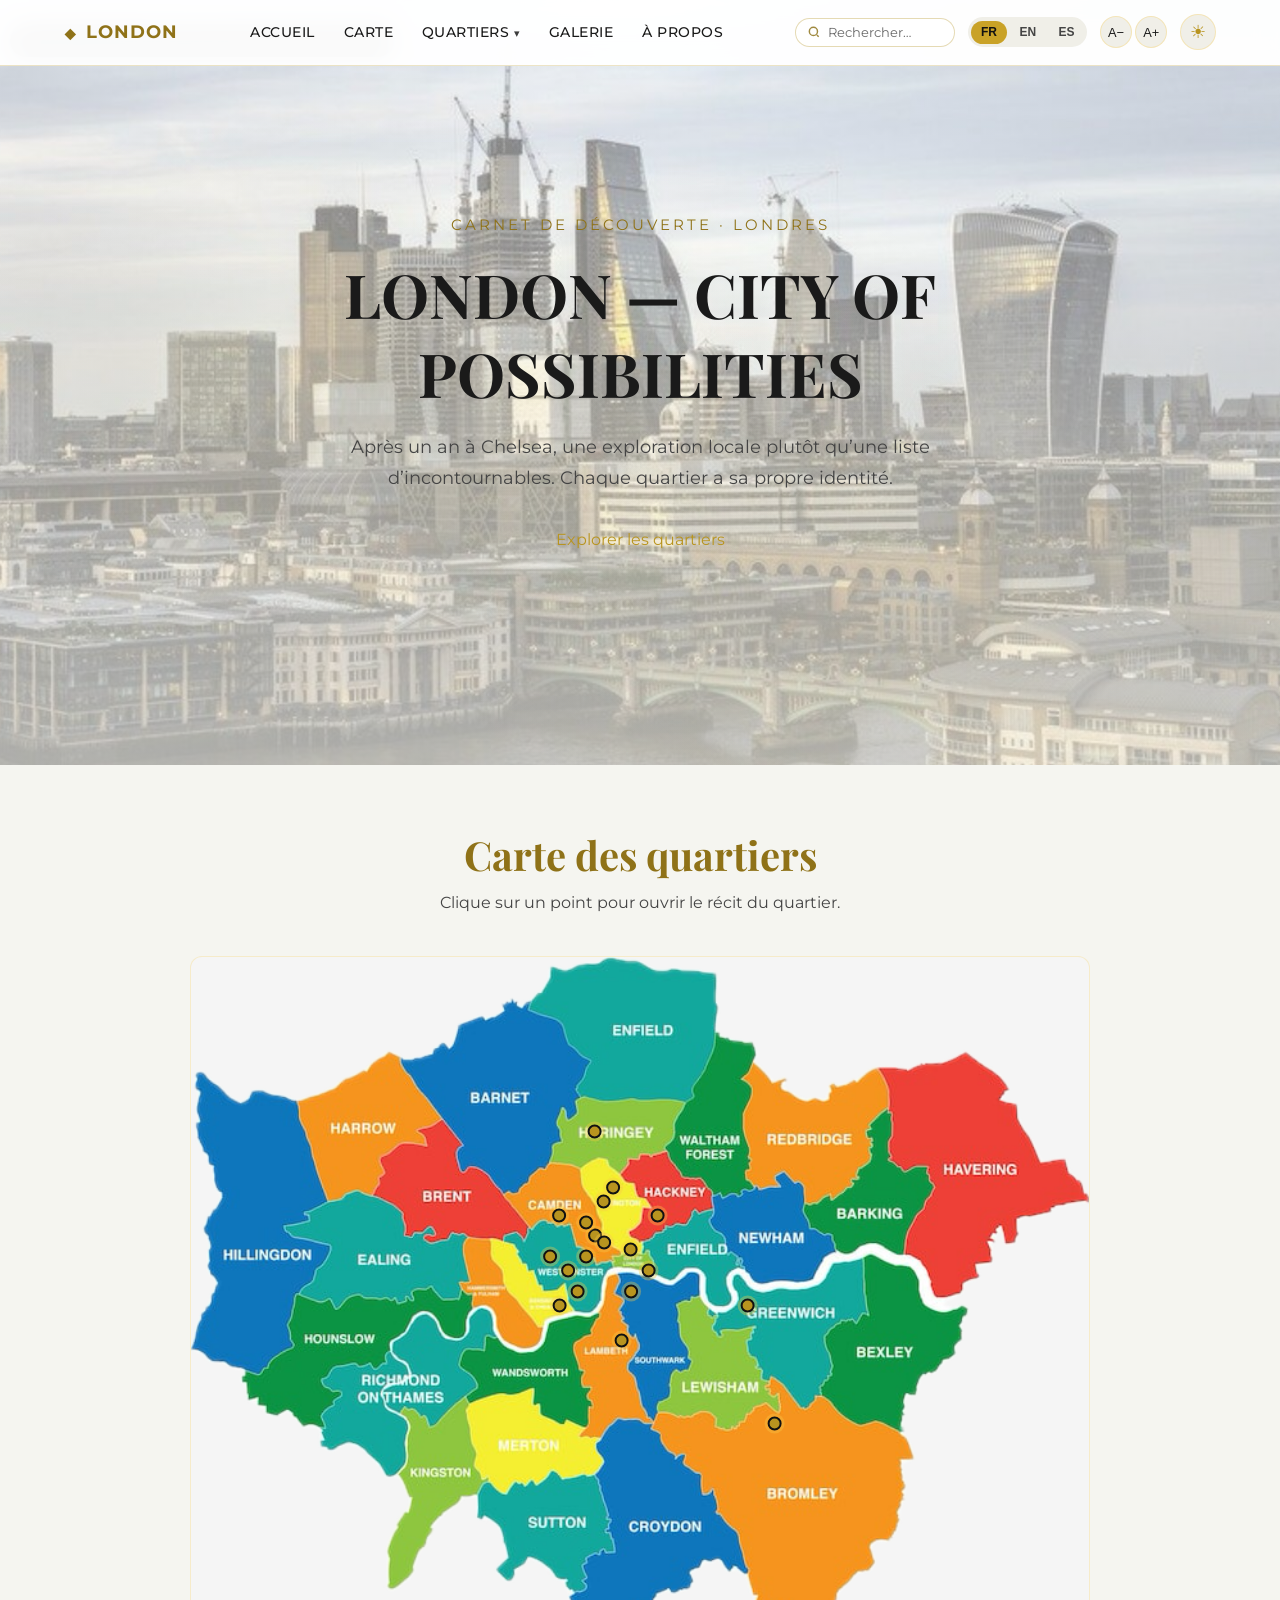
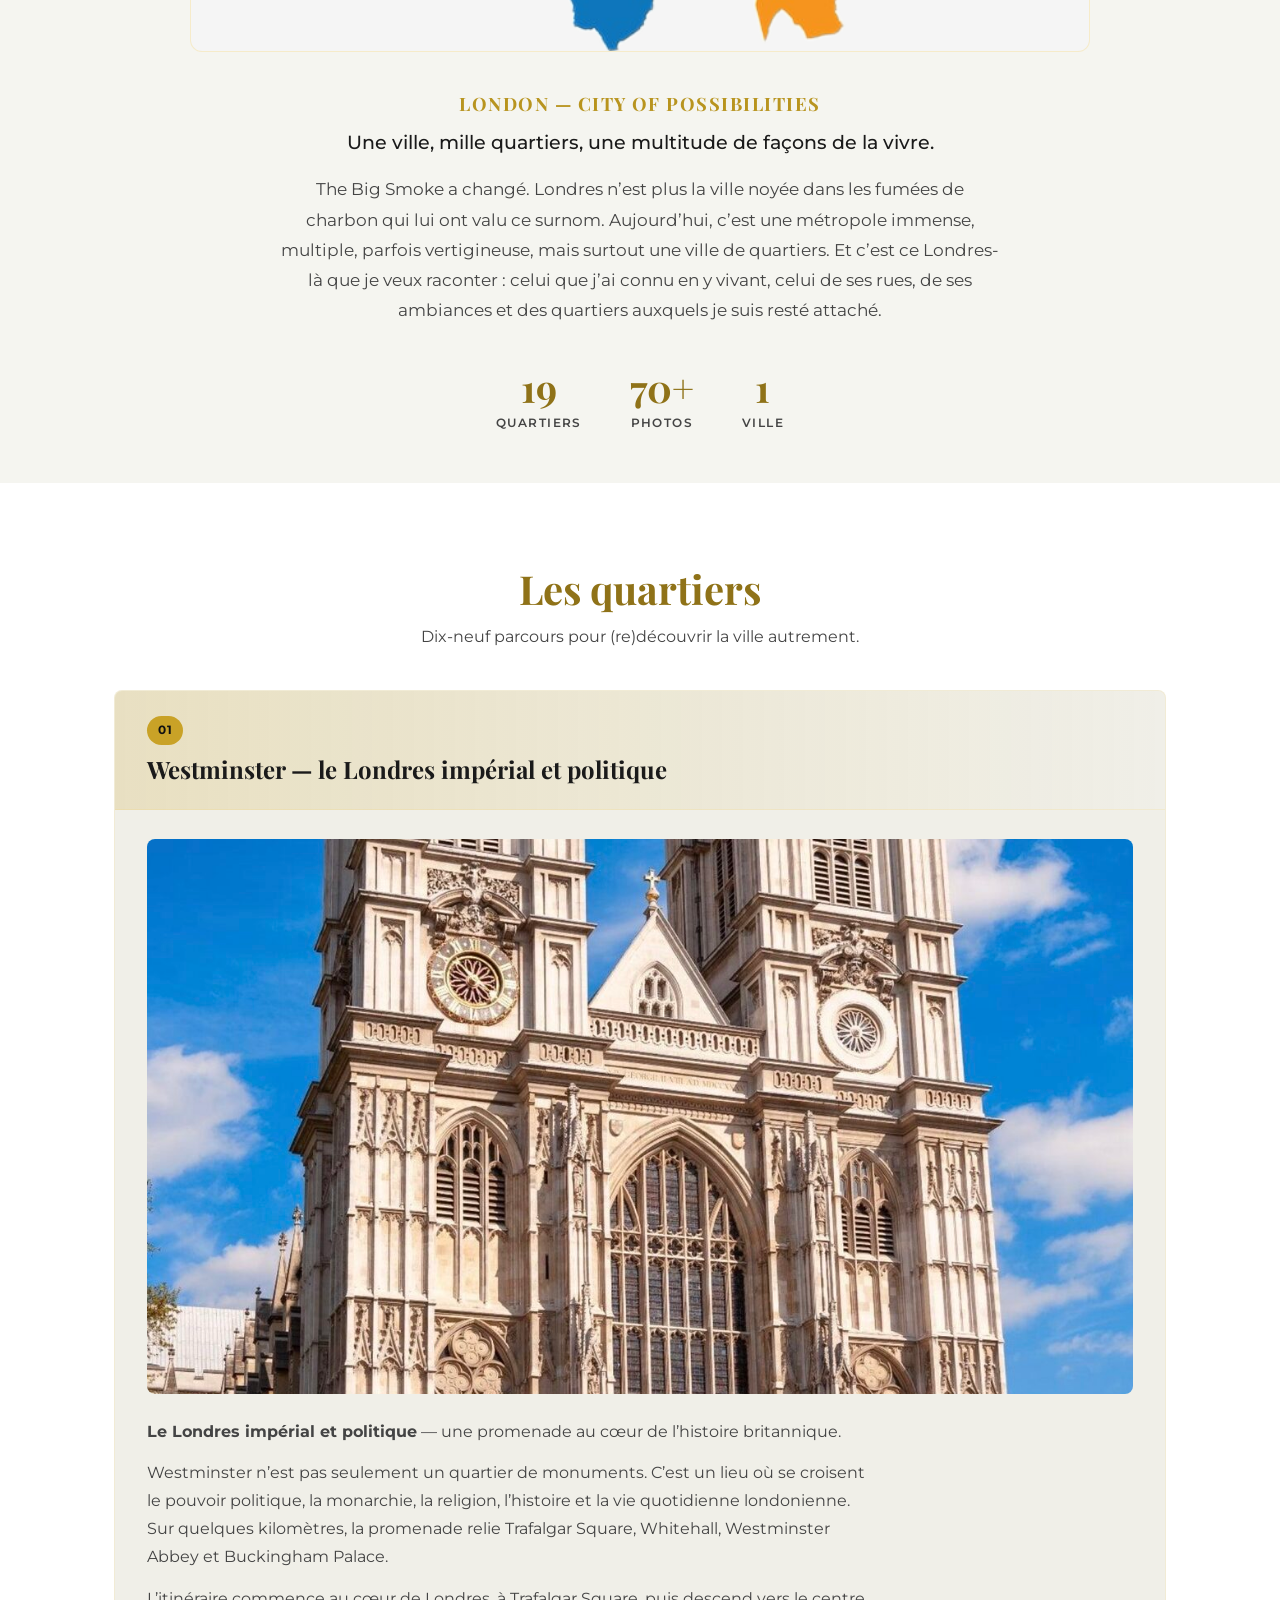
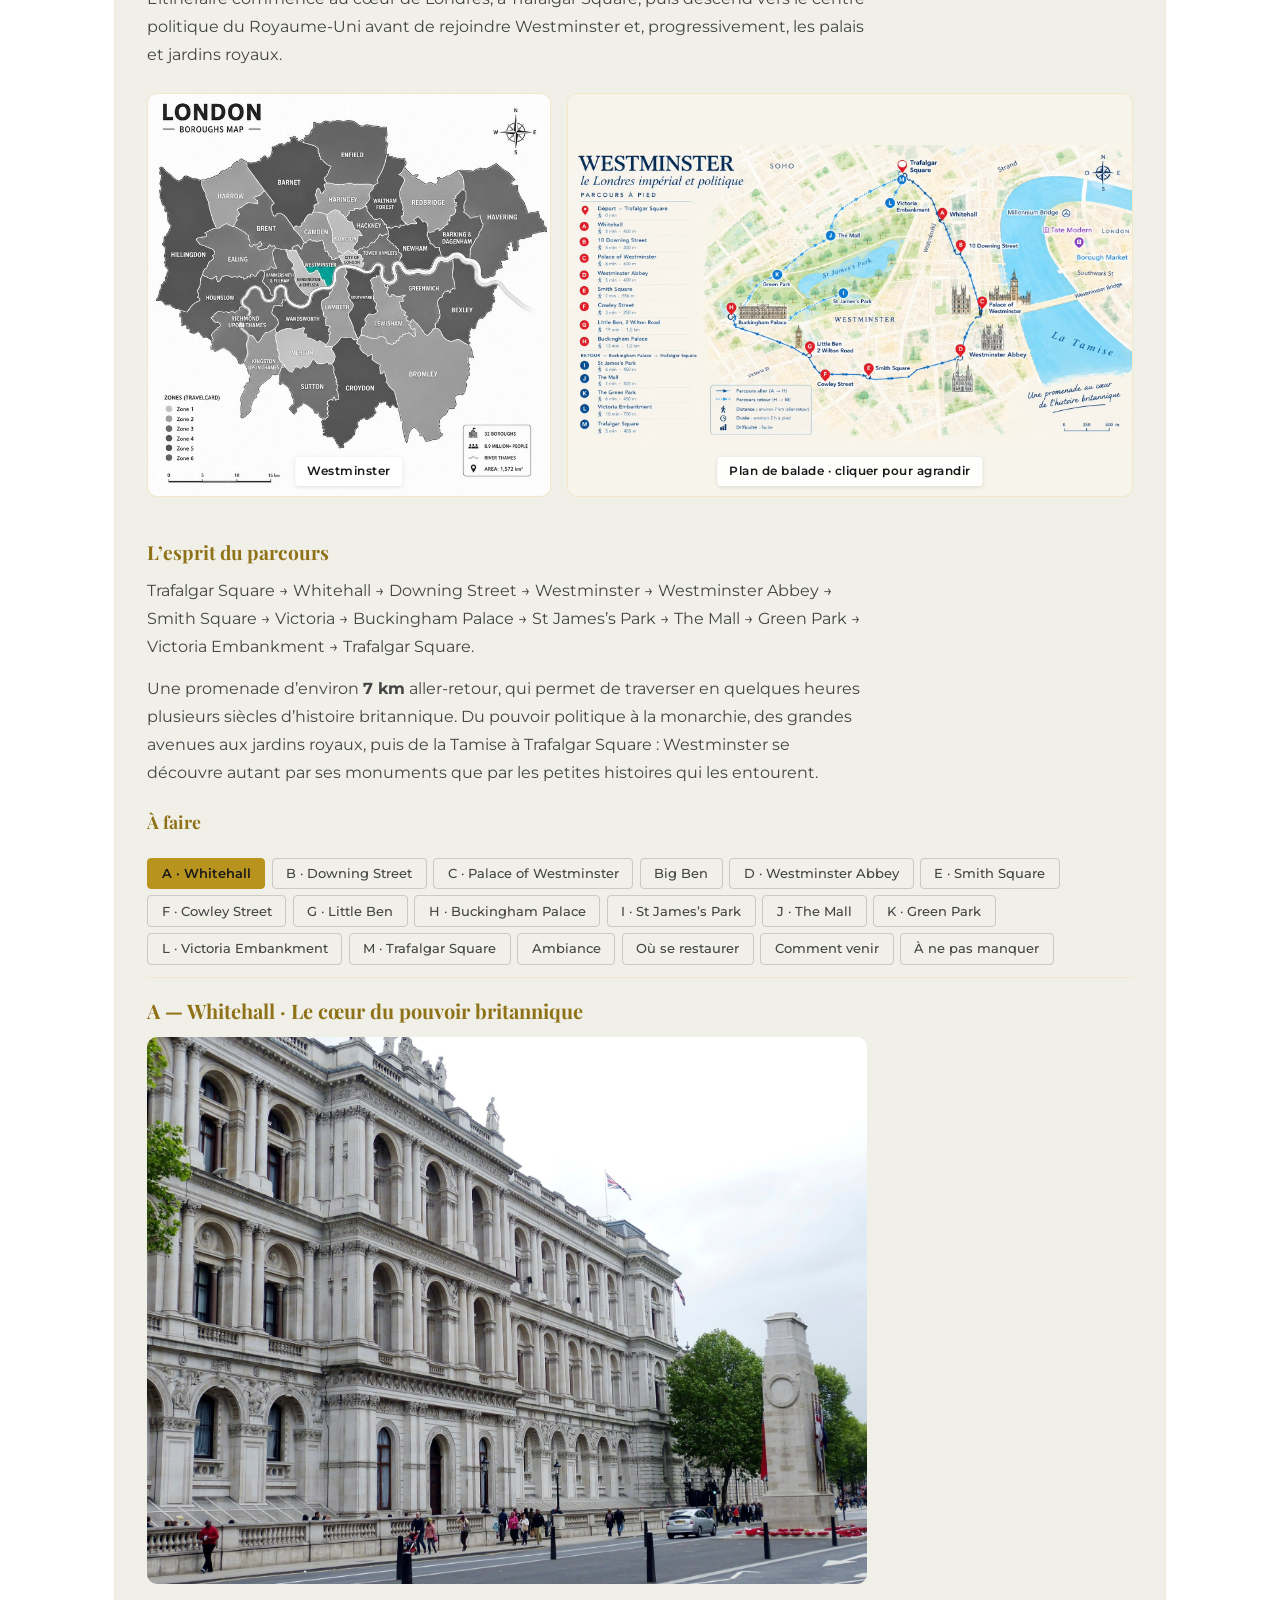
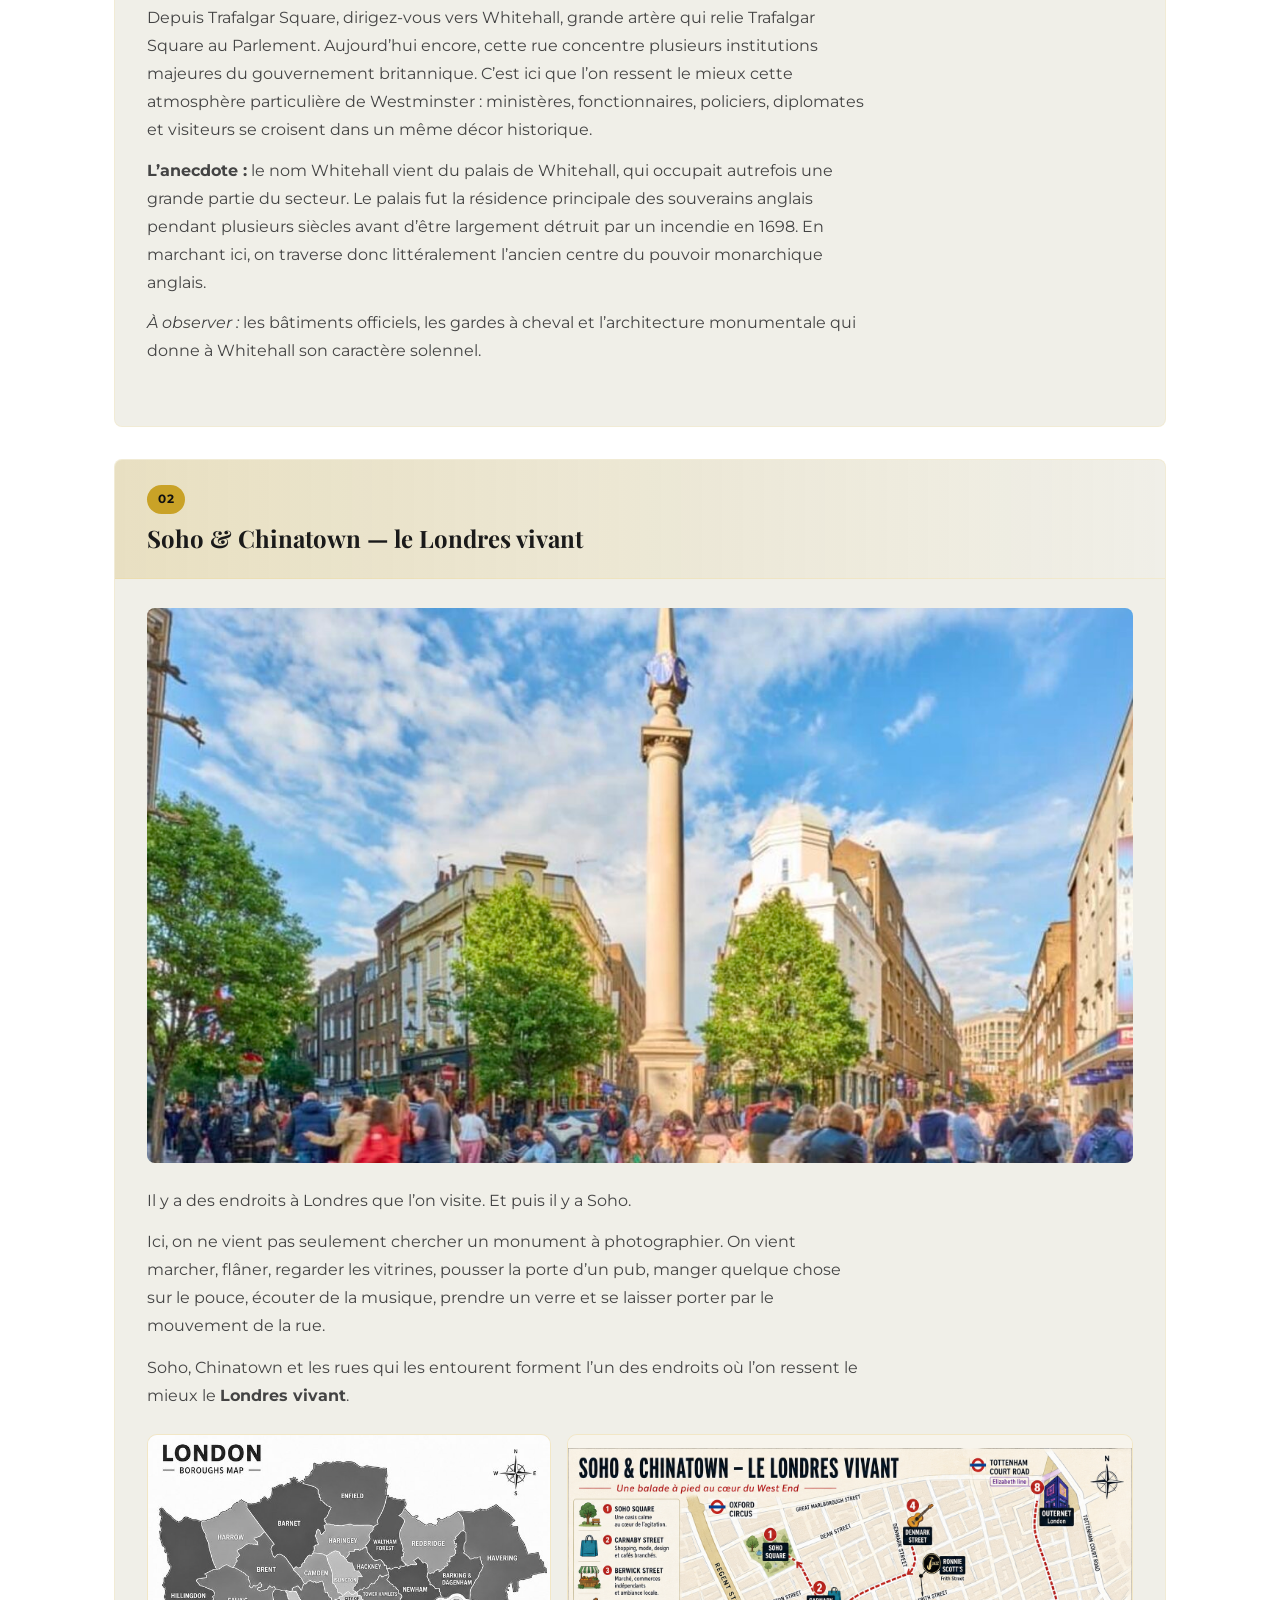
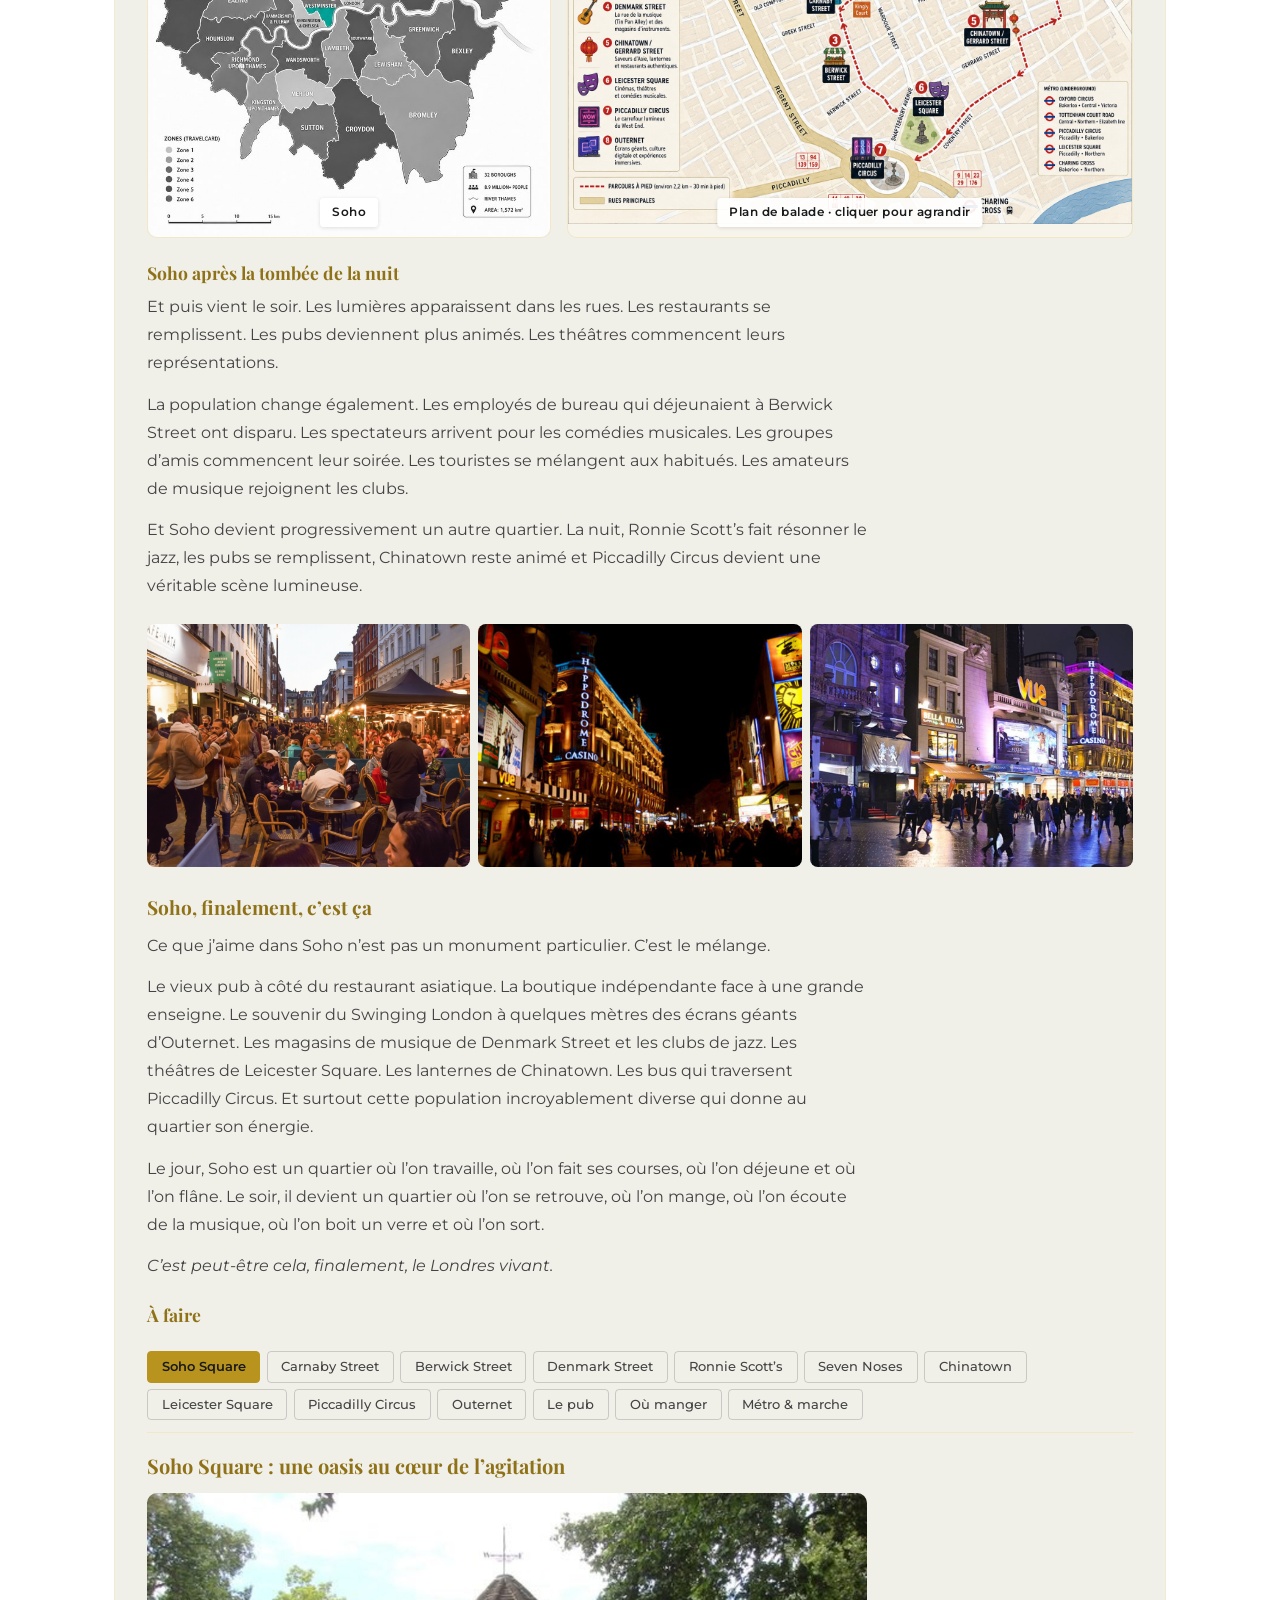
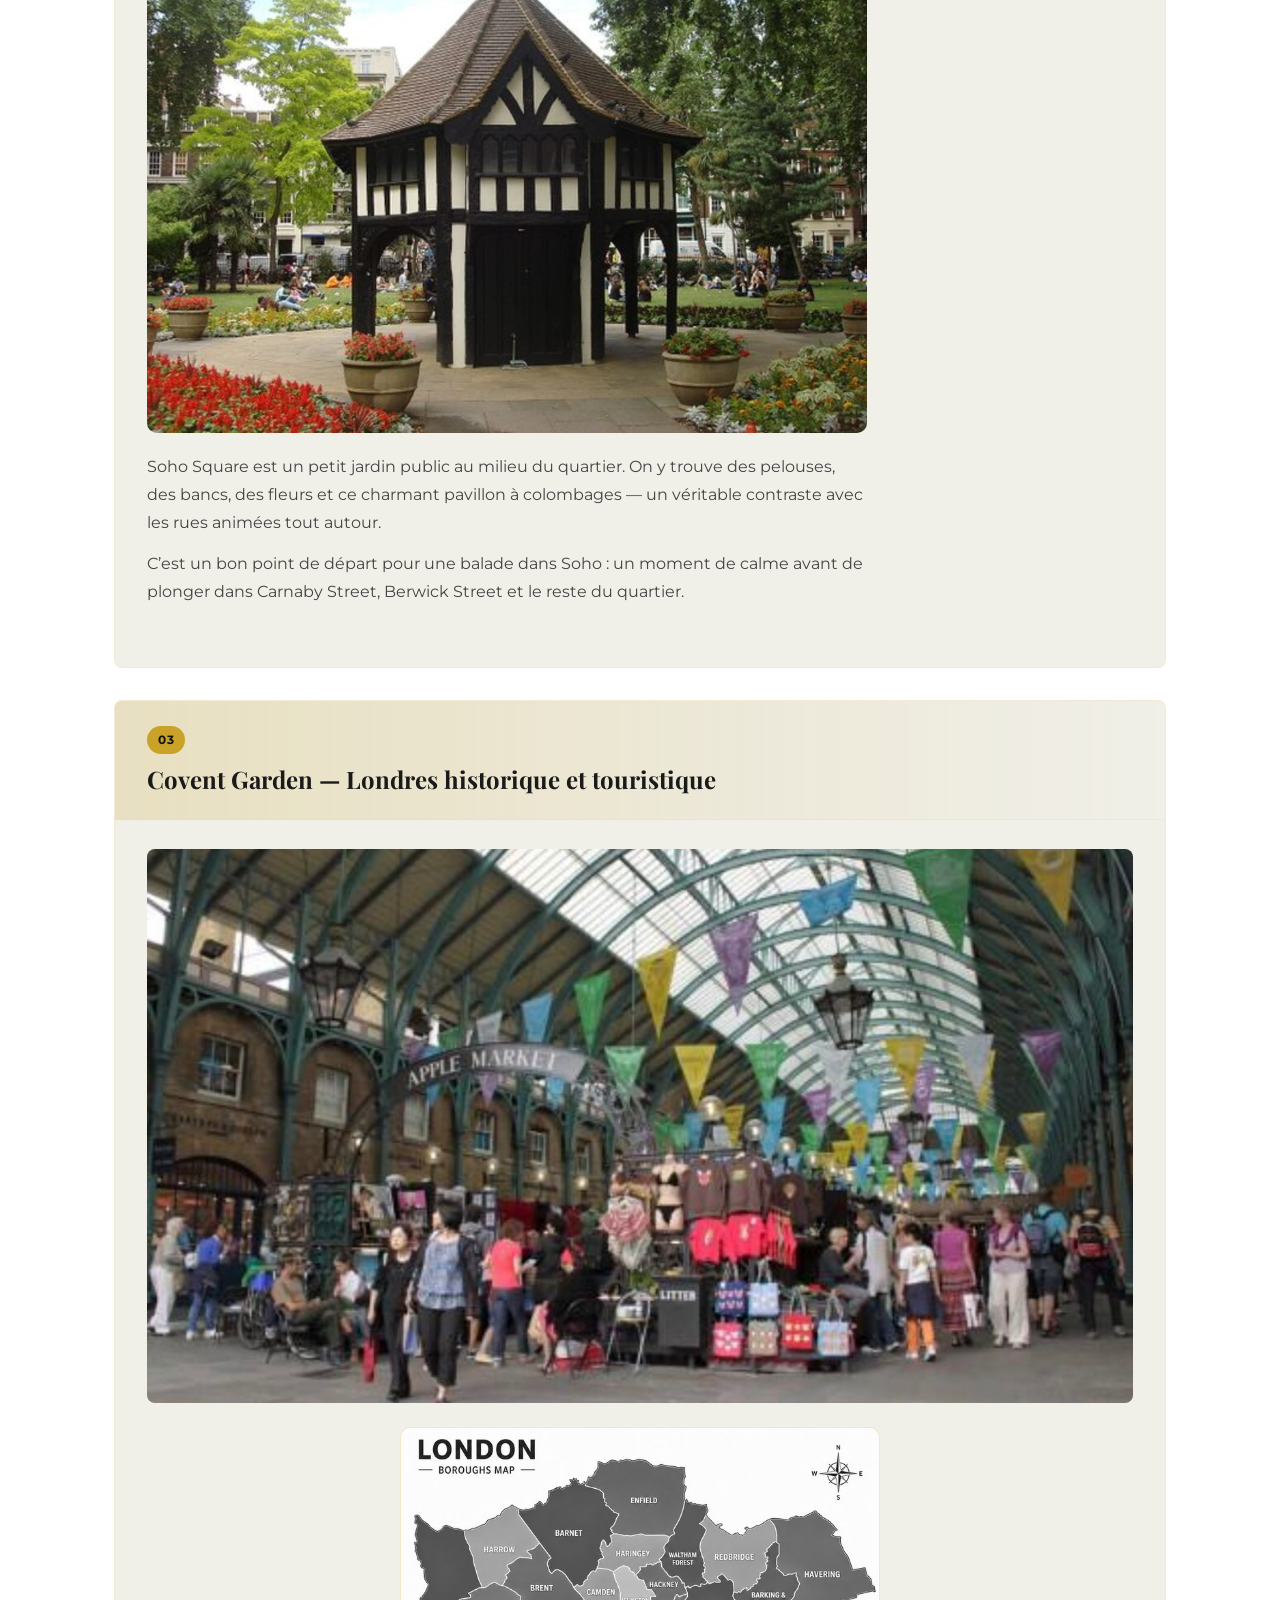
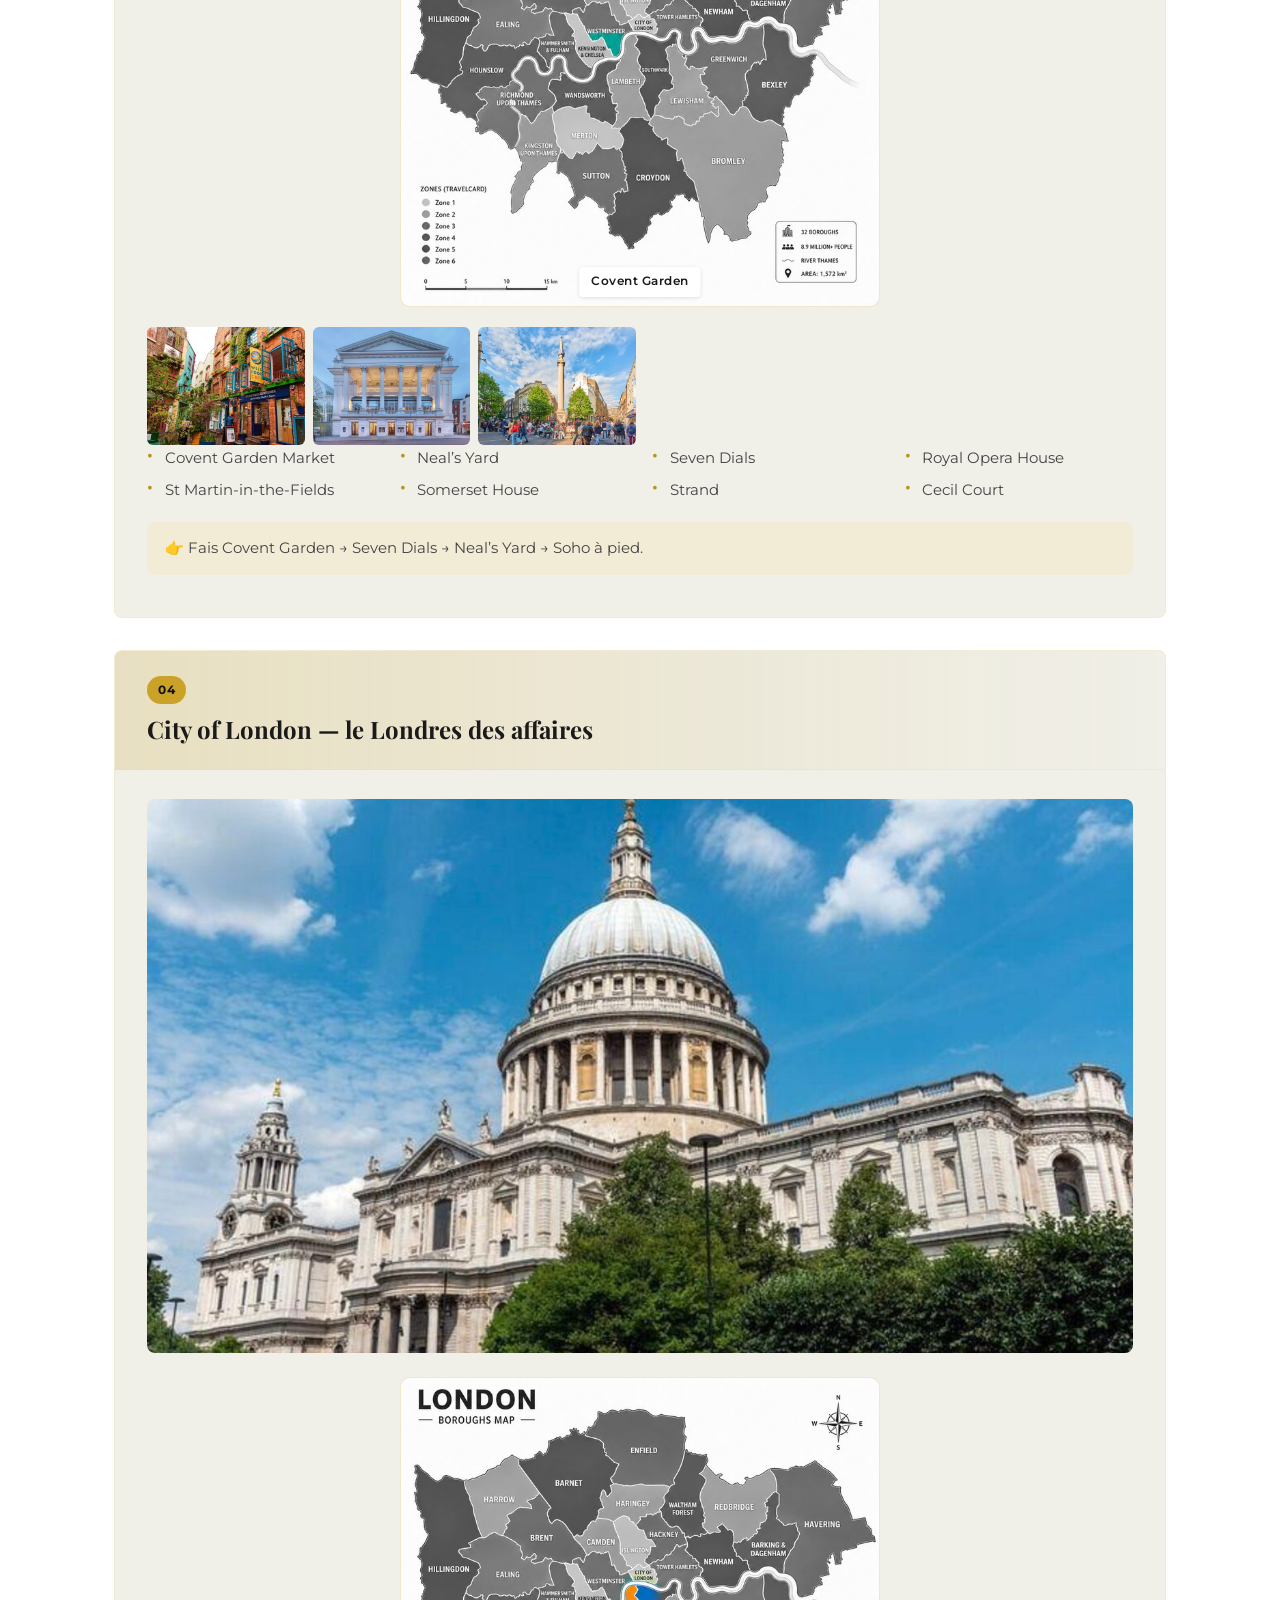
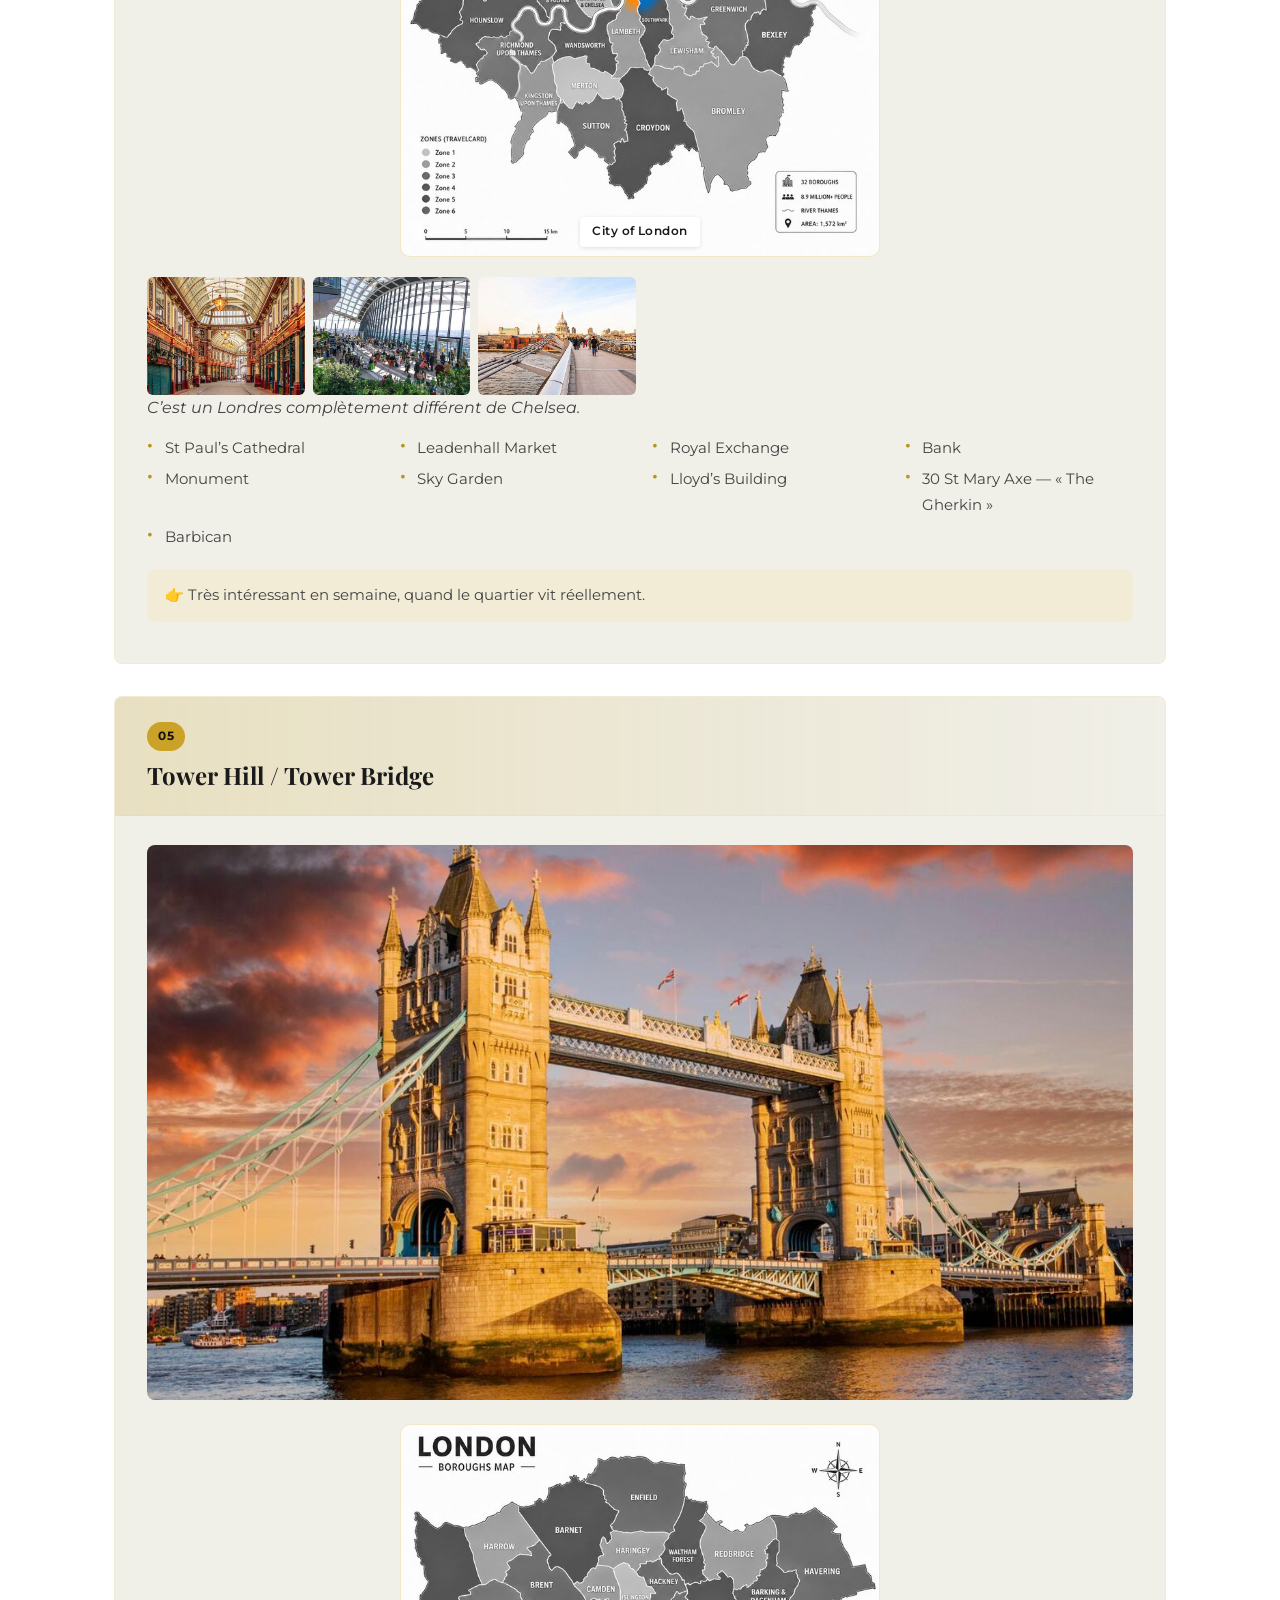
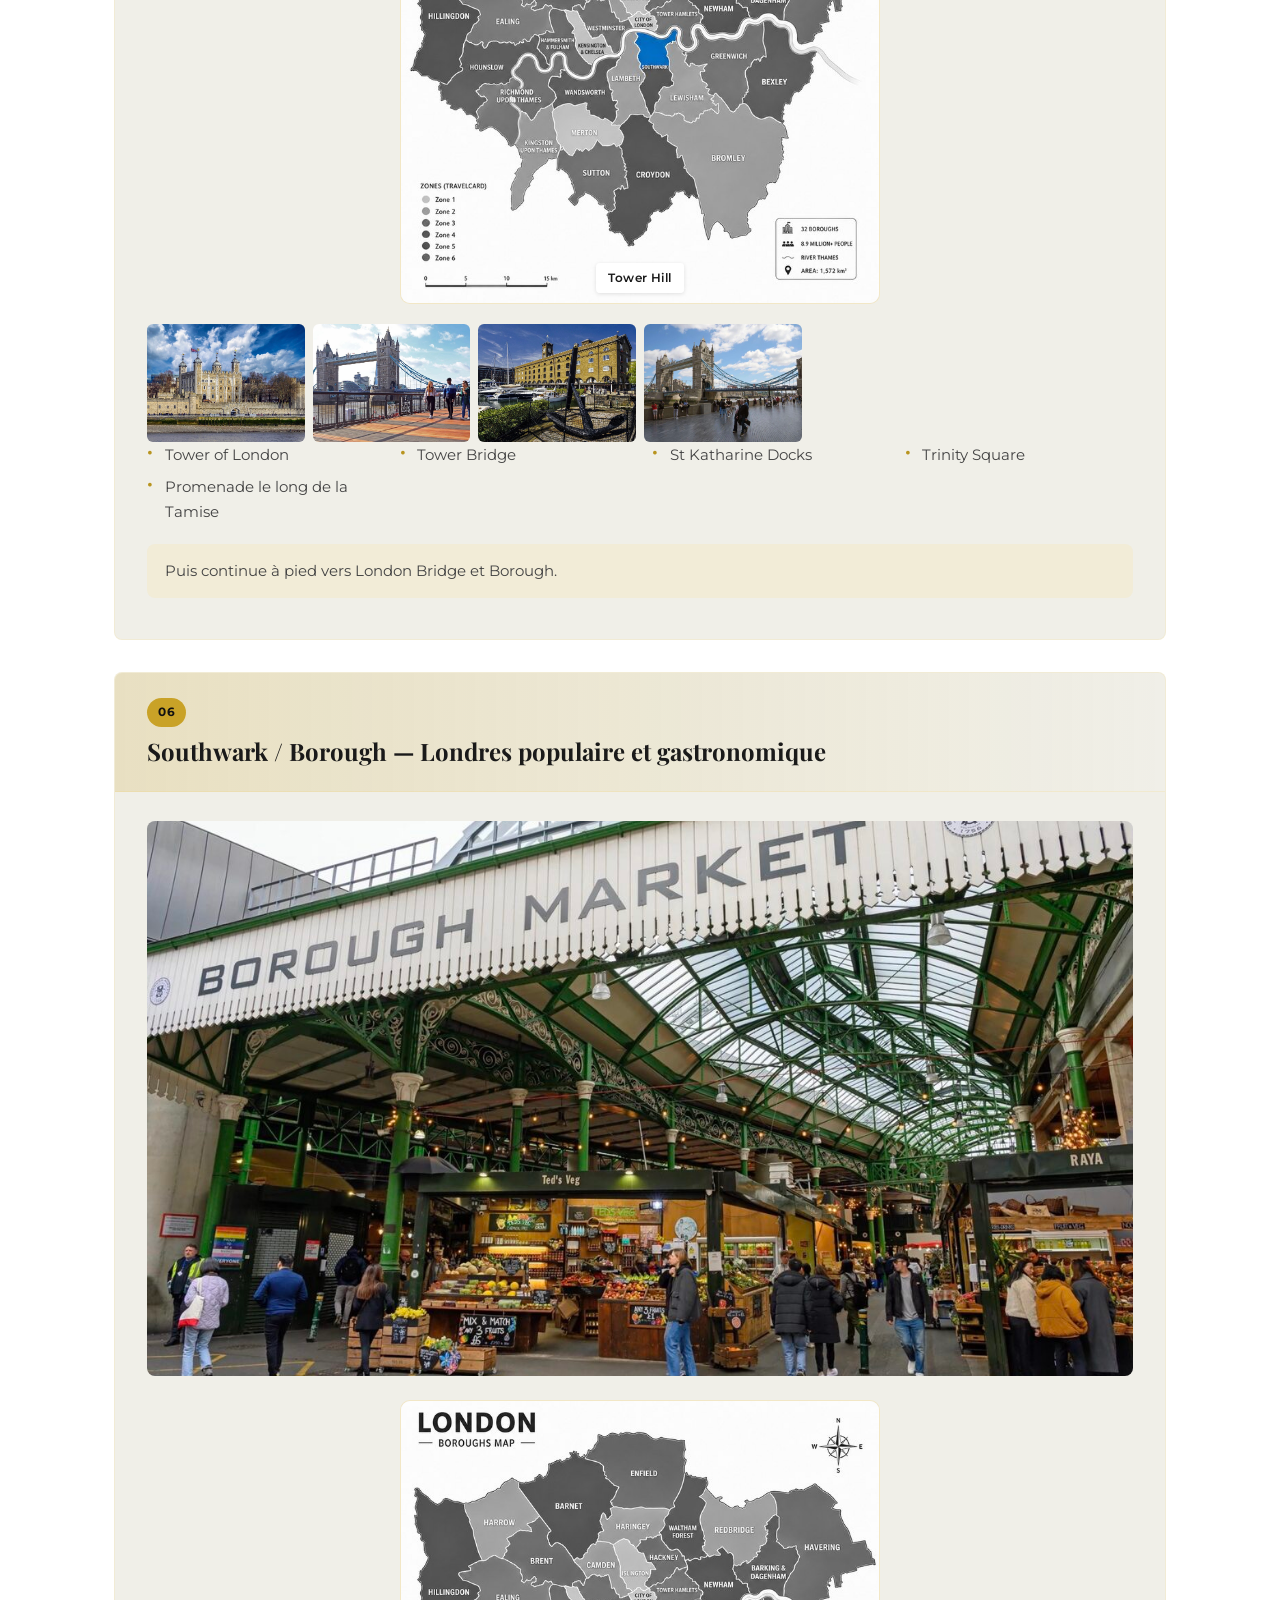
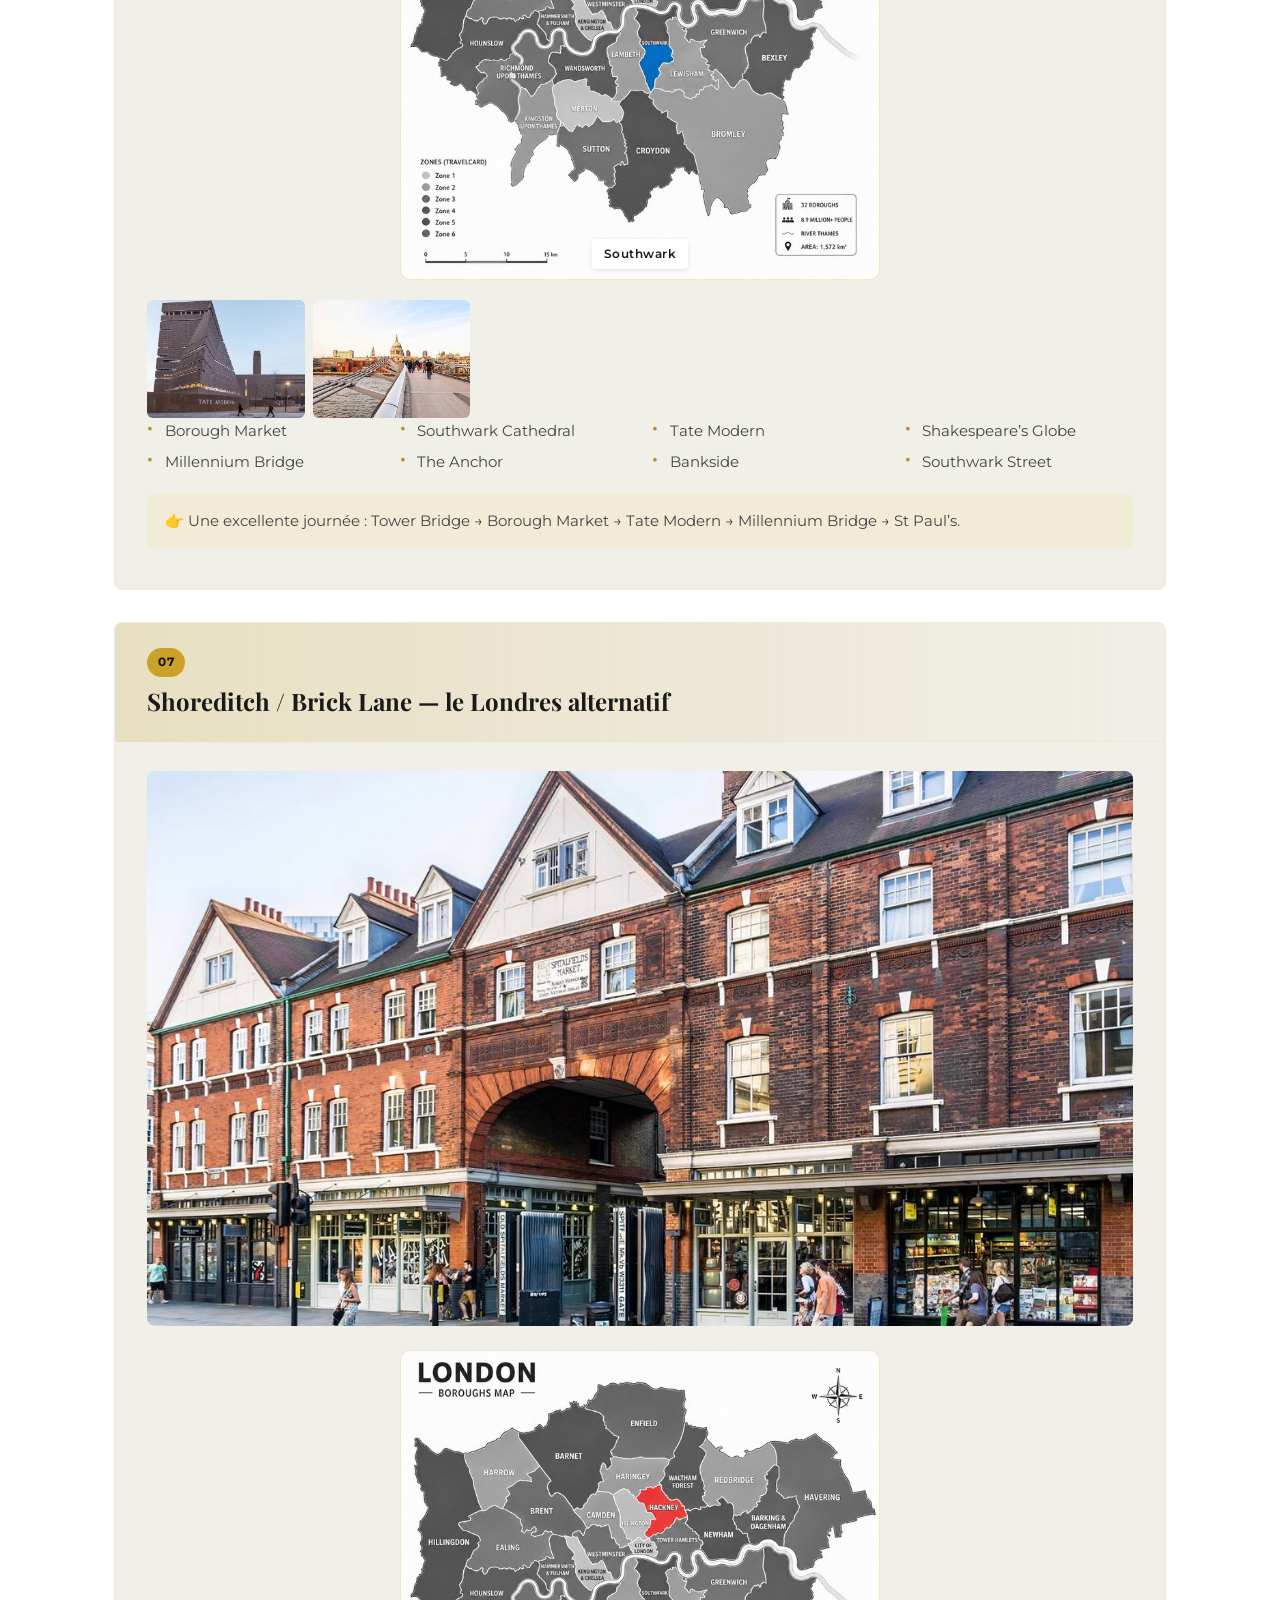
==== index.html @ 5dc49f98 "Add files via upload" ====
<!DOCTYPE html>
<html lang="fr">
<head>
  <meta charset="UTF-8">
  <meta name="viewport" content="width=device-width, initial-scale=1.0">
  <meta name="description" content="Londres quartier par quartier — carnet de découverte locale, après un an à Chelsea. Au-delà des incontournables.">
  <title>LONDON — CITY OF POSSIBILITIES — twagirumukiza</title>
  <link rel="preconnect" href="https://fonts.googleapis.com">
  <link rel="preconnect" href="https://fonts.gstatic.com" crossorigin>
  <link href="https://fonts.googleapis.com/css2?family=Montserrat:wght@300;400;600;700&family=Playfair+Display:wght@400;700&display=swap" rel="stylesheet">
  <link rel="stylesheet" href="styles.css">
  <link rel="stylesheet" href="london.css">
</head>
<body class="theme-light">

<header class="header">
  <div class="header-inner">
    <a href="#home" class="logo">
      <span class="logo-icon">◆</span>
      <span class="logo-text">LONDON</span>
    </a>
    <nav class="nav-desktop">
      <a href="#home" data-i18n="nav.home">Accueil</a>
      <a href="#map" data-i18n="nav.map">Carte</a>
      <div class="nav-dropdown">
        <button type="button" class="nav-dropdown-btn" data-i18n="nav.quartiers" aria-expanded="false" aria-haspopup="true">Quartiers</button>
        <div class="nav-dropdown-panel" role="menu">
          <div class="nav-dropdown-timeline">
            <a href="#westminster" role="menuitem"><span class="etape">01</span><span class="etape-title">Westminster</span><span class="etape-desc">Le Londres impérial et politique</span></a>
            <a href="#soho" role="menuitem"><span class="etape">02</span><span class="etape-title">Soho &amp; Chinatown</span><span class="etape-desc">Le Londres vivant</span></a>
            <a href="#covent-garden" role="menuitem"><span class="etape">03</span><span class="etape-title">Covent Garden</span><span class="etape-desc">Historique et touristique</span></a>
            <a href="#city" role="menuitem"><span class="etape">04</span><span class="etape-title">City of London</span><span class="etape-desc">Le Londres des affaires</span></a>
            <a href="#tower" role="menuitem"><span class="etape">05</span><span class="etape-title">Tower Hill</span><span class="etape-desc">Tower Bridge</span></a>
            <a href="#southwark" role="menuitem"><span class="etape">06</span><span class="etape-title">Southwark / Borough</span><span class="etape-desc">Populaire et gastronomique</span></a>
            <a href="#shoreditch" role="menuitem"><span class="etape">07</span><span class="etape-title">Shoreditch</span><span class="etape-desc">Alternatif, Brick Lane</span></a>
            <a href="#camden" role="menuitem"><span class="etape">08</span><span class="etape-title">Camden</span><span class="etape-desc">Rock, punk et marchés</span></a>
            <a href="#hampstead" role="menuitem"><span class="etape">09</span><span class="etape-title">Hampstead</span><span class="etape-desc">Le Londres villageois</span></a>
            <a href="#notting-hill" role="menuitem"><span class="etape">10</span><span class="etape-title">Notting Hill</span><span class="etape-desc">Au-delà de Portobello</span></a>
            <a href="#kensington" role="menuitem"><span class="etape">11</span><span class="etape-title">Kensington</span><span class="etape-desc">À revisiter autrement</span></a>
            <a href="#chelsea" role="menuitem"><span class="etape">12</span><span class="etape-title">Chelsea</span><span class="etape-desc">Retour aux sources</span></a>
            <a href="#chelsea-harbour" role="menuitem"><span class="etape">13</span><span class="etape-title">Chelsea Harbour</span><span class="etape-desc">Marina et Creek</span></a>
            <a href="#marylebone" role="menuitem"><span class="etape">14</span><span class="etape-title">Marylebone</span><span class="etape-desc">Élégant et discret</span></a>
            <a href="#kings-cross" role="menuitem"><span class="etape">15</span><span class="etape-title">King’s Cross</span><span class="etape-desc">Londres moderne</span></a>
            <a href="#greenwich" role="menuitem"><span class="etape">16</span><span class="etape-title">Greenwich</span><span class="etape-desc">Une vraie excursion</span></a>
            <a href="#brixton" role="menuitem"><span class="etape">17</span><span class="etape-title">Brixton</span><span class="etape-desc">Multiculturel</span></a>
            <a href="#little-venice" role="menuitem"><span class="etape">18</span><span class="etape-title">Little Venice</span><span class="etape-desc">Balade au bord de l’eau</span></a>
            <a href="#bromley" role="menuitem"><span class="etape">19</span><span class="etape-title">Bromley</span><span class="etape-desc">Un peu en banlieue</span></a>
          </div>
        </div>
      </div>
      <a href="#galerie">Galerie</a>
      <a href="#about" data-i18n="nav.about">À propos</a>
    </nav>
    <div class="header-controls">
      <div class="search-wrap">
        <input type="search" id="site-search" class="site-search" placeholder="Rechercher…" autocomplete="off" aria-label="Rechercher" data-i18n-placeholder="search.placeholder">
        <div id="search-results" class="search-results" hidden role="listbox"></div>
      </div>
      <div class="lang-switcher">
        <button class="lang-btn active" data-lang="fr">FR</button>
        <button class="lang-btn" data-lang="en">EN</button>
        <button class="lang-btn" data-lang="es">ES</button>
      </div>
      <div class="font-controls">
        <button id="font-minus" title="Diminuer">A−</button>
        <button id="font-plus" title="Augmenter">A+</button>
      </div>
      <button id="theme-toggle" class="theme-btn" title="Thème"><span class="theme-icon">☀</span></button>
      <button id="burger" class="burger" aria-label="Menu"><span></span><span></span><span></span></button>
    </div>
  </div>
</header>

<div id="mobile-menu" class="mobile-menu">
  <div class="mobile-menu-inner">
    <a href="#home" data-i18n="nav.home">Accueil</a>
    <a href="#map" data-i18n="nav.map">Carte</a>
    <a href="#quartiers" data-i18n="nav.quartiers">Quartiers</a>
    <div class="menu-stages">
      <p data-i18n="nav.stages">Les quartiers</p>
      <a href="#westminster">Westminster</a>
      <a href="#soho">Soho & Chinatown</a>
      <a href="#covent-garden">Covent Garden</a>
      <a href="#city">City of London</a>
      <a href="#tower">Tower Hill</a>
      <a href="#southwark">Southwark / Borough</a>
      <a href="#shoreditch">Shoreditch / Brick Lane</a>
      <a href="#camden">Camden</a>
      <a href="#hampstead">Hampstead</a>
      <a href="#notting-hill">Notting Hill</a>
      <a href="#kensington">Kensington</a>
      <a href="#chelsea">Chelsea</a>
      <a href="#chelsea-harbour">Chelsea Harbour & Creek</a>
      <a href="#marylebone">Marylebone</a>
      <a href="#kings-cross">King’s Cross / St Pancras</a>
      <a href="#greenwich">Greenwich</a>
      <a href="#brixton">Brixton</a>
      <a href="#little-venice">Little Venice</a>
      <a href="#bromley">Bromley</a>
    </div>
    <a href="#galerie">Galerie</a>
    <a href="#about" data-i18n="nav.about">À propos</a>
    <div class="menu-stages menu-elsewhere">
      <p data-i18n="mobile.elsewhere">Ailleurs</p>
      <a href="https://twagirumukiza.github.io/Mexico/" target="_blank" rel="noopener">Mexico</a>
      <a href="https://twagirumukiza.github.io/PRAGUE/" target="_blank" rel="noopener">Prague</a>
    </div>
  </div>
</div>

<!-- HERO -->
<section id="home" class="hero london-hero">
  <div class="hero-overlay"></div>
  <div class="hero-content">
    <p class="hero-subtitle" data-i18n="hero.subtitle">CARNET DE DÉCOUVERTE · LONDRES</p>
    <h1 data-i18n="hero.title">LONDON — CITY OF POSSIBILITIES</h1>
    <p class="hero-desc" data-i18n="hero.desc">Après un an à Chelsea, une exploration locale plutôt qu’une liste d’incontournables. Chaque quartier a sa propre identité.</p>
    <a href="#quartiers" class="hero-cta" data-i18n="hero.cta">Explorer les quartiers</a>
  </div>
</section>


<!-- MAP + INTRO -->
<section id="map" class="map-section">
  <div class="container">
    <h2 class="section-title" data-i18n="map.title">Carte des quartiers</h2>
    <p class="section-desc" data-i18n="map.desc">Clique sur un point pour ouvrir le récit du quartier.</p>

    <div class="london-map-wrap">
      <div class="london-map" id="london-map">
        <img src="photos/london-boroughs-map.png" alt="Carte des boroughs de Londres" class="map-image" width="700" height="541">

        <!-- Pins positioned on the real borough map -->
        <a href="#westminster" class="map-pin" style="left:44%;top:48%" title="Westminster"><span></span><em>Westminster</em></a>
        <a href="#soho" class="map-pin" style="left:45%;top:45%" title="Soho"><span></span><em>Soho</em></a>
        <a href="#covent-garden" class="map-pin" style="left:46%;top:46%" title="Covent Garden"><span></span><em>Covent Garden</em></a>
        <a href="#city" class="map-pin" style="left:49%;top:47%" title="City of London"><span></span><em>City</em></a>
        <a href="#tower" class="map-pin" style="left:51%;top:50%" title="Tower Bridge"><span></span><em>Tower</em></a>
        <a href="#southwark" class="map-pin" style="left:49%;top:53%" title="Southwark / Borough"><span></span><em>Borough</em></a>
        <a href="#shoreditch" class="map-pin" style="left:52%;top:42%" title="Shoreditch"><span></span><em>Shoreditch</em></a>
        <a href="#camden" class="map-pin" style="left:46%;top:40%" title="Camden"><span></span><em>Camden</em></a>
        <a href="#hampstead" class="map-pin" style="left:45%;top:30%" title="Hampstead"><span></span><em>Hampstead</em></a>
        <a href="#notting-hill" class="map-pin" style="left:40%;top:48%" title="Notting Hill"><span></span><em>Notting Hill</em></a>
        <a href="#kensington" class="map-pin" style="left:42%;top:50%" title="Kensington"><span></span><em>Kensington</em></a>
        <a href="#chelsea" class="map-pin" style="left:43%;top:53%" title="Chelsea"><span></span><em>Chelsea</em></a>
        <a href="#chelsea-harbour" class="map-pin" style="left:41%;top:55%" title="Chelsea Harbour"><span></span><em>Harbour</em></a>
        <a href="#marylebone" class="map-pin" style="left:44%;top:43%" title="Marylebone"><span></span><em>Marylebone</em></a>
        <a href="#kings-cross" class="map-pin" style="left:47%;top:38%" title="King's Cross"><span></span><em>King's Cross</em></a>
        <a href="#greenwich" class="map-pin" style="left:62%;top:55%" title="Greenwich"><span></span><em>Greenwich</em></a>
        <a href="#brixton" class="map-pin" style="left:48%;top:60%" title="Brixton"><span></span><em>Brixton</em></a>
        <a href="#little-venice" class="map-pin" style="left:41%;top:42%" title="Little Venice"><span></span><em>Little Venice</em></a>
        <a href="#bromley" class="map-pin" style="left:65%;top:72%" title="Bromley"><span></span><em>Bromley</em></a>
      </div>
      <p class="map-hint" data-i18n="map.hint">Clique un point jaune pour aller au récit du quartier.</p>
    </div>

    <div class="intro-prose">
      <h3 class="intro-tagline" data-i18n="intro.tagline">LONDON — CITY OF POSSIBILITIES</h3>
      <p class="intro-lead" data-i18n="intro.lead">Une ville, mille quartiers, une multitude de façons de la vivre.</p>
      <p class="intro-text" data-i18n="intro.text">
        The Big Smoke a changé. Londres n’est plus la ville noyée dans les fumées de charbon qui lui ont valu ce surnom.
        Aujourd’hui, c’est une métropole immense, multiple, parfois vertigineuse, mais surtout une ville de quartiers.
        Et c’est ce Londres-là que je veux raconter : celui que j’ai connu en y vivant, celui de ses rues, de ses ambiances
        et des quartiers auxquels je suis resté attaché.
      </p>
    </div>

    <!-- Stats overview like Prague -->
    <div class="stats-row">
      <div class="stat"><span class="stat-num">19</span><span class="stat-label" data-i18n="stat.quartiers">QUARTIERS</span></div>
      <div class="stat"><span class="stat-num">70+</span><span class="stat-label" data-i18n="stat.photos">PHOTOS</span></div>
      <div class="stat"><span class="stat-num">1</span><span class="stat-label" data-i18n="stat.ville">VILLE</span></div>
    </div>
  </div>
</section>


<!-- QUARTIERS -->
<section id="quartiers" class="stories-section">
  <div class="container">
    <h2 class="section-title" data-i18n="quartiers.title">Les quartiers</h2>
    <p class="section-desc" data-i18n="quartiers.desc">Dix-neuf parcours pour (re)découvrir la ville autrement.</p>

    <!-- 1. Westminster -->
    <article id="westminster" class="story-card quartier-card">
      <div class="story-header">
        <span class="story-date">01</span>
        <h3>Westminster — le Londres impérial et politique</h3>
      </div>
      <div class="story-body">
        <div class="quartier-img">
          <img src="photos/westminster.jpg" alt="Big Ben et Westminster" loading="lazy">
        </div>

        <div class="soho-intro" data-lang="fr">
          <p><strong>Le Londres impérial et politique</strong> — une promenade au cœur de l’histoire britannique.</p>
          <p>Westminster n’est pas seulement un quartier de monuments. C’est un lieu où se croisent le pouvoir politique, la monarchie, la religion, l’histoire et la vie quotidienne londonienne. Sur quelques kilomètres, la promenade relie Trafalgar Square, Whitehall, Westminster Abbey et Buckingham Palace.</p>
          <p>L’itinéraire commence au cœur de Londres, à Trafalgar Square, puis descend vers le centre politique du Royaume-Uni avant de rejoindre Westminster et, progressivement, les palais et jardins royaux.</p>
        </div>
        <div class="soho-intro" data-lang="en" hidden>
          <p><strong>Imperial and political London</strong> — a walk through the heart of British history.</p>
          <p>Westminster is not just a neighbourhood of monuments. It is where political power, the monarchy, religion, history and everyday London life meet. Over a few kilometres, the walk links Trafalgar Square, Whitehall, Westminster Abbey and Buckingham Palace.</p>
          <p>The route starts in the heart of London at Trafalgar Square, then heads towards the political centre of the United Kingdom before reaching Westminster and, gradually, the royal palaces and gardens.</p>
        </div>
        <div class="soho-intro" data-lang="es" hidden>
          <p><strong>El Londres imperial y político</strong> — un paseo por el corazón de la historia británica.</p>
          <p>Westminster no es solo un barrio de monumentos. Es un lugar donde se cruzan el poder político, la monarquía, la religión, la historia y la vida cotidiana londinense. En pocos kilómetros, el paseo une Trafalgar Square, Whitehall, Westminster Abbey y Buckingham Palace.</p>
          <p>El itinerario empieza en el corazón de Londres, en Trafalgar Square, y desciende hacia el centro político del Reino Unido antes de llegar a Westminster y, poco a poco, a los palacios y jardines reales.</p>
        </div>

        <div class="soho-maps-row">
          <div class="quartier-loc-map" aria-label="Localisation Westminster">
            <img src="photos/map-westminster.jpg" alt="Carte de Londres — Westminster" class="quartier-loc-map-img" loading="lazy" width="700" height="700">
            <span class="quartier-loc-label">Westminster</span>
          </div>
          <div class="quartier-loc-map soho-walk-map" aria-label="Plan de balade Westminster">
            <img src="photos/westminster-walk-map.jpg" alt="Westminster — plan de balade" class="quartier-loc-map-img walk-map-img" loading="lazy">
            <span class="quartier-loc-label" data-i18n="label.walkmap">Plan de balade · cliquer pour agrandir</span>
          </div>
        </div>

        <div class="quartier-gallery" data-gallery="westminster">
          <!-- photos: add imgs here; also shown in lightbox per quartier -->
        </div>

        <div class="soho-finale" data-lang="fr">
          <h4>L’esprit du parcours</h4>
          <p>Trafalgar Square → Whitehall → Downing Street → Westminster → Westminster Abbey → Smith Square → Victoria → Buckingham Palace → St James’s Park → The Mall → Green Park → Victoria Embankment → Trafalgar Square.</p>
          <p>Une promenade d’environ <strong>7 km</strong> aller-retour, qui permet de traverser en quelques heures plusieurs siècles d’histoire britannique. Du pouvoir politique à la monarchie, des grandes avenues aux jardins royaux, puis de la Tamise à Trafalgar Square : Westminster se découvre autant par ses monuments que par les petites histoires qui les entourent.</p>
        </div>
        <div class="soho-finale" data-lang="en" hidden>
          <h4>The spirit of the walk</h4>
          <p>Trafalgar Square → Whitehall → Downing Street → Westminster → Westminster Abbey → Smith Square → Victoria → Buckingham Palace → St James’s Park → The Mall → Green Park → Victoria Embankment → Trafalgar Square.</p>
          <p>A walk of about <strong>7 km</strong> there and back, crossing several centuries of British history in a few hours. From political power to the monarchy, from grand avenues to royal gardens, then from the Thames to Trafalgar Square: Westminster is discovered as much through its monuments as through the small stories around them.</p>
        </div>
        <div class="soho-finale" data-lang="es" hidden>
          <h4>El espíritu del recorrido</h4>
          <p>Trafalgar Square → Whitehall → Downing Street → Westminster → Westminster Abbey → Smith Square → Victoria → Buckingham Palace → St James’s Park → The Mall → Green Park → Victoria Embankment → Trafalgar Square.</p>
          <p>Un paseo de unos <strong>7 km</strong> de ida y vuelta, que permite atravesar en pocas horas varios siglos de historia británica. Del poder político a la monarquía, de las grandes avenidas a los jardines reales, y del Támesis a Trafalgar Square: Westminster se descubre tanto por sus monumentos como por las pequeñas historias que los rodean.</p>
        </div>

        <h4 data-i18n="a.faire" class="soho-afaire" data-i18n="a.faire">À faire</h4>
        <div class="content-tabs" data-tabs="westminster">
          <div class="tab-list" role="tablist">
            <button type="button" class="tab-btn active" role="tab" aria-selected="true" data-tab="whitehall" data-i18n="wm.tab.whitehall">A · Whitehall</button>
            <button type="button" class="tab-btn" role="tab" aria-selected="false" data-tab="downing" data-i18n="wm.tab.downing">B · Downing Street</button>
            <button type="button" class="tab-btn" role="tab" aria-selected="false" data-tab="palace" data-i18n="wm.tab.palace">C · Palace of Westminster</button>
            <button type="button" class="tab-btn" role="tab" aria-selected="false" data-tab="bigben" data-i18n="wm.tab.bigben">Big Ben</button>
            <button type="button" class="tab-btn" role="tab" aria-selected="false" data-tab="abbey" data-i18n="wm.tab.abbey">D · Westminster Abbey</button>
            <button type="button" class="tab-btn" role="tab" aria-selected="false" data-tab="smith" data-i18n="wm.tab.smith">E · Smith Square</button>
            <button type="button" class="tab-btn" role="tab" aria-selected="false" data-tab="cowley" data-i18n="wm.tab.cowley">F · Cowley Street</button>
            <button type="button" class="tab-btn" role="tab" aria-selected="false" data-tab="littleben" data-i18n="wm.tab.littleben">G · Little Ben</button>
            <button type="button" class="tab-btn" role="tab" aria-selected="false" data-tab="buckingham" data-i18n="wm.tab.buckingham">H · Buckingham Palace</button>
            <button type="button" class="tab-btn" role="tab" aria-selected="false" data-tab="stjames" data-i18n="wm.tab.stjames">I · St James’s Park</button>
            <button type="button" class="tab-btn" role="tab" aria-selected="false" data-tab="mall" data-i18n="wm.tab.mall">J · The Mall</button>
            <button type="button" class="tab-btn" role="tab" aria-selected="false" data-tab="greenpark" data-i18n="wm.tab.greenpark">K · Green Park</button>
            <button type="button" class="tab-btn" role="tab" aria-selected="false" data-tab="embankment" data-i18n="wm.tab.embankment">L · Victoria Embankment</button>
            <button type="button" class="tab-btn" role="tab" aria-selected="false" data-tab="trafalgar" data-i18n="wm.tab.trafalgar">M · Trafalgar Square</button>
            <button type="button" class="tab-btn" role="tab" aria-selected="false" data-tab="ambiance" data-i18n="wm.tab.ambiance">Ambiance</button>
            <button type="button" class="tab-btn" role="tab" aria-selected="false" data-tab="manger" data-i18n="wm.tab.manger">Où se restaurer</button>
            <button type="button" class="tab-btn" role="tab" aria-selected="false" data-tab="venir" data-i18n="wm.tab.venir">Comment venir</button>
            <button type="button" class="tab-btn" role="tab" aria-selected="false" data-tab="manquer" data-i18n="wm.tab.manquer">À ne pas manquer</button>
          </div>

          <div class="tab-panels">
            <div class="tab-panel active" data-panel="whitehall" role="tabpanel">
              <div data-lang="fr">
<h4>A — Whitehall · Le cœur du pouvoir britannique</h4>
              <img src="photos/whitehall01.jpg" alt="Whitehall" class="tab-img" loading="lazy">
              <p>Depuis Trafalgar Square, dirigez-vous vers Whitehall, grande artère qui relie Trafalgar Square au Parlement. Aujourd’hui encore, cette rue concentre plusieurs institutions majeures du gouvernement britannique. C’est ici que l’on ressent le mieux cette atmosphère particulière de Westminster : ministères, fonctionnaires, policiers, diplomates et visiteurs se croisent dans un même décor historique.</p>
              <p><strong>L’anecdote :</strong> le nom Whitehall vient du palais de Whitehall, qui occupait autrefois une grande partie du secteur. Le palais fut la résidence principale des souverains anglais pendant plusieurs siècles avant d’être largement détruit par un incendie en 1698. En marchant ici, on traverse donc littéralement l’ancien centre du pouvoir monarchique anglais.</p>
              <p><em>À observer :</em> les bâtiments officiels, les gardes à cheval et l’architecture monumentale qui donne à Whitehall son caractère solennel.</p>
              </div>
              <div data-lang="en" hidden>
<h4>A — Whitehall · The heart of British power</h4>
              <img src="photos/whitehall01.jpg" alt="Whitehall" class="tab-img" loading="lazy">
<p>From Trafalgar Square, head down Whitehall, the broad avenue that links the square to Parliament. It still concentrates several major institutions of the British government. This is where you feel Westminster’s particular atmosphere: ministries, civil servants, police, diplomats and visitors sharing the same historic setting.</p>
<p><strong>Anecdote:</strong> the name Whitehall comes from the Palace of Whitehall, which once covered much of this area. It was the main residence of English monarchs for centuries before a fire largely destroyed it in 1698. Walking here, you are literally crossing the former centre of English royal power.</p>
<p><em>Look out for:</em> official buildings, Horse Guards and the monumental architecture that gives Whitehall its solemn character.</p>
              </div>
              <div data-lang="es" hidden>
<h4>A — Whitehall · El corazón del poder británico</h4>
              <img src="photos/whitehall01.jpg" alt="Whitehall" class="tab-img" loading="lazy">
<p>Desde Trafalgar Square, dirígete hacia Whitehall, la gran avenida que une la plaza con el Parlamento. Sigue concentrando varias instituciones importantes del gobierno británico. Aquí se siente mejor esa atmósfera particular de Westminster: ministerios, funcionarios, policías, diplomáticos y visitantes se cruzan en el mismo decorado histórico.</p>
<p><strong>Anécdota:</strong> el nombre Whitehall viene del palacio de Whitehall, que ocupaba gran parte de la zona. Fue la residencia principal de los soberanos ingleses durante siglos antes de ser destruido en gran medida por un incendio en 1698. Al caminar aquí, se atraviesa literalmente el antiguo centro del poder monárquico inglés.</p>
<p><em>Observa:</em> los edificios oficiales, la guardia a caballo y la arquitectura monumental que da a Whitehall su carácter solemne.</p>
              </div>
            </div>

            <div class="tab-panel" data-panel="downing" role="tabpanel" hidden>
              <div data-lang="fr">
<h4>B — 10 Downing Street · La porte la plus célèbre de la politique britannique</h4>
              <img src="photos/downing01.jpg" alt="10 Downing Street" class="tab-img" loading="lazy">
              <p>À quelques pas de Whitehall se trouve 10 Downing Street, résidence officielle du Premier ministre britannique. La fameuse porte noire est devenue l’un des symboles politiques les plus connus du Royaume-Uni. Pourtant, derrière cette porte relativement discrète se trouve un ensemble beaucoup plus vaste que ne le laisse imaginer la façade.</p>
              <p><strong>L’anecdote :</strong> la porte du 10 Downing Street est devenue tellement célèbre qu’elle est aujourd’hui presque plus connue que le bâtiment lui-même. Elle porte traditionnellement le numéro 10, avec la fameuse boîte aux lettres noire portant l’inscription <em>First Lord of the Treasury</em>. Cette fonction est historiquement liée au poste de Premier ministre.</p>
              <p>Et surtout, ne cherchez pas à sonner : la rue est protégée et l’accès au bâtiment est très strictement contrôlé. Le petit plaisir du parcours : prendre quelques secondes pour observer les détails de la porte et imaginer les décisions politiques prises derrière ces murs.</p>
              <p><strong>À savoir :</strong> le 10 Downing Street n’est pas ouvert aux visites touristiques. Mais, lors de l’Open House Festival, quelques visiteurs peuvent exceptionnellement franchir ses célèbres portes… sur tirage au sort.</p>
              </div>
              <div data-lang="en" hidden>
<h4>B — 10 Downing Street · The most famous door in British politics</h4>
              <img src="photos/downing01.jpg" alt="10 Downing Street" class="tab-img" loading="lazy">
<p>A few steps from Whitehall stands 10 Downing Street, the official residence of the British Prime Minister. The famous black door has become one of the best-known political symbols in the UK — yet behind that relatively discreet door lies a far larger complex than the façade suggests.</p>
<p><strong>Anecdote:</strong> the door of No. 10 is now almost more famous than the building itself. It traditionally bears the number 10 and the black letterbox inscribed <em>First Lord of the Treasury</em>, a title historically tied to the office of Prime Minister.</p>
<p>Don’t try to ring the bell: the street is secured and access is tightly controlled. The small pleasure of the walk is to pause for a few seconds, study the details of the door and imagine the decisions taken behind those walls.</p>
              <p><strong>Note:</strong> 10 Downing Street is not open to tourist visits. During the Open House Festival, however, a few visitors may exceptionally go through its famous doors — by lottery.</p>
              </div>
              <div data-lang="es" hidden>
<h4>B — 10 Downing Street · La puerta más famosa de la política británica</h4>
              <img src="photos/downing01.jpg" alt="10 Downing Street" class="tab-img" loading="lazy">
<p>A pocos pasos de Whitehall está el 10 Downing Street, residencia oficial del primer ministro británico. La famosa puerta negra se ha convertido en uno de los símbolos políticos más conocidos del Reino Unido. Detrás de esa puerta relativamente discreta hay un conjunto mucho más amplio de lo que sugiere la fachada.</p>
<p><strong>Anécdota:</strong> la puerta del 10 es hoy casi más famosa que el propio edificio. Lleva el número 10 y el buzón negro con la inscripción <em>First Lord of the Treasury</em>, cargo históricamente ligado al puesto de primer ministro.</p>
<p>No intentes llamar: la calle está protegida y el acceso está muy controlado. El pequeño placer del recorrido es detenerse unos segundos, observar los detalles de la puerta e imaginar las decisiones tomadas tras esos muros.</p>
              <p><strong>Importante:</strong> el 10 Downing Street no está abierto a las visitas turísticas. Durante el Open House Festival, sin embargo, algunos visitantes pueden excepcionalmente cruzar sus famosas puertas… por sorteo.</p>
              </div>
            </div>

            <div class="tab-panel" data-panel="palace" role="tabpanel" hidden>
              <div data-lang="fr">
<h4>C — Palace of Westminster · Là où se décide une partie de l’avenir du Royaume-Uni</h4>
              <img src="photos/palace01.jpg" alt="Palace of Westminster" class="tab-img" loading="lazy">
              <p>En poursuivant vers la Tamise, le paysage change complètement. Devant vous apparaît le spectaculaire Palace of Westminster, dominé par la silhouette de Big Ben. Le bâtiment abrite le Parlement britannique : la House of Commons et la House of Lords.</p>
              <p><strong>L’anecdote :</strong> le palais actuel n’est pas le palais médiéval d’origine. Un gigantesque incendie détruisit l’ancien Palais de Westminster en 1834. Le bâtiment que nous admirons aujourd’hui est principalement issu de la reconstruction du XIXᵉ siècle. Et une précision souvent oubliée : Big Ben désigne à l’origine la grande cloche, et non la tour elle-même. La tour porte aujourd’hui le nom d’Elizabeth Tower.</p>
              <p><strong>Le point photo :</strong> depuis Westminster Bridge, retournez-vous légèrement vers le palais. Vous obtenez l’une des vues les plus emblématiques de Londres : la Tamise + Big Ben + Palace of Westminster.</p>
              </div>
              <div data-lang="en" hidden>
<h4>C — Palace of Westminster · Where part of the UK’s future is decided</h4>
              <img src="photos/palace01.jpg" alt="Palace of Westminster" class="tab-img" loading="lazy">
<p>Continuing towards the Thames, the landscape changes completely. The spectacular Palace of Westminster appears, dominated by the silhouette of Big Ben. The building houses the British Parliament: the House of Commons and the House of Lords.</p>
<p><strong>Anecdote:</strong> today’s palace is not the original medieval one. A huge fire destroyed the old Palace of Westminster in 1834; what we admire now is largely a 19th-century rebuild. And a detail often forgotten: Big Ben originally names the great bell, not the tower. The tower is now called Elizabeth Tower.</p>
<p><strong>Photo tip:</strong> from Westminster Bridge, turn slightly back towards the palace for one of London’s most iconic views: the Thames + Big Ben + Palace of Westminster.</p>
              </div>
              <div data-lang="es" hidden>
<h4>C — Palace of Westminster · Donde se decide parte del futuro del Reino Unido</h4>
              <img src="photos/palace01.jpg" alt="Palace of Westminster" class="tab-img" loading="lazy">
<p>Al continuar hacia el Támesis, el paisaje cambia por completo. Aparece el espectacular Palace of Westminster, dominado por la silueta de Big Ben. El edificio alberga el Parlamento británico: la Cámara de los Comunes y la de los Lores.</p>
<p><strong>Anécdota:</strong> el palacio actual no es el medieval original. Un gran incendio destruyó el antiguo Palace of Westminster en 1834; lo que admiramos hoy es sobre todo la reconstrucción del siglo XIX. Y un detalle a menudo olvidado: Big Ben designa en origen la gran campana, no la torre. La torre se llama hoy Elizabeth Tower.</p>
<p><strong>Punto fotográfico:</strong> desde Westminster Bridge, gira ligeramente hacia el palacio para una de las vistas más emblemáticas de Londres: el Támesis + Big Ben + Palace of Westminster.</p>
              </div>
            </div>

            
            <div class="tab-panel" data-panel="bigben" role="tabpanel" hidden>
              <div data-lang="fr">
              <h4>Big Ben — la cloche (et la tour) mythique de Londres</h4>
              <img src="photos/big-ben01.jpg" alt="Big Ben" class="tab-img" loading="lazy">
              <p>Quand on dit « Big Ben », on pense presque toujours à la grande tour horloge du Palace of Westminster. En réalité, <strong>Big Ben désigne d’abord la grande cloche</strong> qui sonne les heures. La tour elle-même s’appelait autrefois la Clock Tower ; depuis 2012, elle porte officiellement le nom d’<strong>Elizabeth Tower</strong>, en l’honneur du jubilé de diamant de la reine Elizabeth II.</p>
              <p>La tour mesure environ 96 mètres. L’horloge, mise en service en 1859, est l’une des plus précises et des plus célèbres au monde. La cloche Big Ben pèse plus de 13 tonnes : son timbre grave, reconnaissable entre tous, rythme la vie politique et symbolique de Londres.</p>
              <p><strong>Pourquoi est-elle mythique ?</strong> Parce qu’elle incarne à la fois le Parlement, l’histoire britannique et l’image internationale de Londres. Films, cartes postales, journaux télévisés du Nouvel An : Big Ben est devenue un raccourci visuel pour « Londres » et pour le Royaume-Uni tout entier. Son cadran illuminé la nuit, face à la Tamise, reste l’un des spectacles les plus photographiés de la capitale.</p>
              <p><strong>L’anecdote :</strong> le surnom « Big Ben » viendrait soit de Sir Benjamin Hall, qui supervisait les travaux au moment de l’installation de la cloche, soit d’un boxeur lourd de l’époque, Benjamin Caunt, surnommé Big Ben. Personne n’est tout à fait d’accord — et c’est peut-être ce qui ajoute au mythe. Autre détail : la cloche s’est fissurée peu après sa mise en service ; on l’a retournée et on a un peu modifié le marteau pour qu’elle puisse continuer à sonner, avec un son légèrement différent de celui prévu à l’origine.</p>
              <p><em>À noter :</em> l’accès à l’intérieur de la tour est très limité (en général réservé aux résidents du Royaume-Uni sur réservation). Depuis le sol ou depuis Westminster Bridge, on en a toutefois l’une des plus belles vues de Londres.</p>
              </div>
              <div data-lang="en" hidden>
              <h4>Big Ben — London’s mythical bell (and tower)</h4>
              <img src="photos/big-ben01.jpg" alt="Big Ben" class="tab-img" loading="lazy">
              <p>When people say “Big Ben”, they almost always mean the great clock tower of the Palace of Westminster. In fact, <strong>Big Ben is primarily the name of the great hour bell</strong>. The tower itself was once called the Clock Tower; since 2012 it has been officially named <strong>Elizabeth Tower</strong>, in honour of Queen Elizabeth II’s Diamond Jubilee.</p>
              <p>The tower stands about 96 metres high. The clock, first used in 1859, is one of the most accurate and famous in the world. The Big Ben bell weighs more than 13 tonnes: its deep, unmistakable chime sets the rhythm of political and symbolic London.</p>
              <p><strong>Why is it mythical?</strong> Because it stands for Parliament, British history and the international image of London all at once. Films, postcards, New Year’s broadcasts: Big Ben has become a visual shorthand for “London” and for the United Kingdom. Its illuminated dial at night, facing the Thames, remains one of the most photographed sights in the capital.</p>
              <p><strong>Anecdote:</strong> the nickname “Big Ben” may come either from Sir Benjamin Hall, who oversaw the works when the bell was installed, or from a heavyweight boxer of the time, Benjamin Caunt, known as Big Ben. No one agrees completely — which only adds to the myth. Another detail: the bell cracked soon after it entered service; it was turned and the hammer adjusted so it could keep ringing, with a slightly different tone from the one originally intended.</p>
              <p><em>Note:</em> access inside the tower is very limited (generally reserved for UK residents by appointment). From ground level or from Westminster Bridge, you still get one of London’s finest views.</p>
              </div>
              <div data-lang="es" hidden>
              <h4>Big Ben — la campana (y la torre) mítica de Londres</h4>
              <img src="photos/big-ben01.jpg" alt="Big Ben" class="tab-img" loading="lazy">
              <p>Cuando se dice «Big Ben», casi siempre se piensa en la gran torre del reloj del Palace of Westminster. En realidad, <strong>Big Ben designa sobre todo la gran campana</strong> que da las horas. La torre se llamó antes Clock Tower; desde 2012 lleva oficialmente el nombre de <strong>Elizabeth Tower</strong>, en honor del jubileo de diamante de la reina Isabel II.</p>
              <p>La torre mide unos 96 metros. El reloj, puesto en marcha en 1859, es uno de los más precisos y famosos del mundo. La campana Big Ben pesa más de 13 toneladas: su timbre grave, inconfundible, marca el ritmo de la vida política y simbólica de Londres.</p>
              <p><strong>¿Por qué es mítica?</strong> Porque encarna a la vez el Parlamento, la historia británica y la imagen internacional de Londres. Cine, postales, retransmisiones de Año Nuevo: Big Ben se ha convertido en un atajo visual de «Londres» y del Reino Unido. Su esfera iluminada de noche, frente al Támesis, sigue siendo uno de los espectáculos más fotografiados de la capital.</p>
              <p><strong>Anécdota:</strong> el apodo «Big Ben» vendría o bien de Sir Benjamin Hall, que supervisaba las obras cuando se instaló la campana, o de un boxeador de la época, Benjamin Caunt, apodado Big Ben. Nadie se pone del todo de acuerdo — y eso forma parte del mito. Otro detalle: la campana se agrietó poco después de entrar en servicio; se la giró y se modificó el martillo para que pudiera seguir sonando, con un tono ligeramente distinto del previsto al principio.</p>
              <p><em>Nota:</em> el acceso al interior de la torre es muy limitado (en general reservado a residentes del Reino Unido con cita). Desde el suelo o desde Westminster Bridge se obtiene, no obstante, una de las mejores vistas de Londres.</p>
              </div>
            </div>

            <div class="tab-panel" data-panel="abbey" role="tabpanel" hidden>
              <div data-lang="fr">
<h4>D — Westminster Abbey · Le lieu où l’histoire britannique devient presque palpable</h4>
              <img src="photos/abbey01.jpg" alt="Westminster Abbey" class="tab-img" loading="lazy">
              <p>À quelques minutes du Parlement se trouve Westminster Abbey. Son architecture gothique contraste avec l’agitation des rues environnantes. En entrant dans son univers, on quitte presque instantanément le Londres moderne. C’est ici que sont célébrés les grands événements de la monarchie britannique, notamment les couronnements.</p>
              <p><strong>L’anecdote :</strong> depuis 1066, presque tous les monarques britanniques ont été couronnés à Westminster Abbey. L’abbaye est également un immense lieu de mémoire : souverains, écrivains, scientifiques et personnalités historiques y sont enterrés ou commémorés. Parmi les figures associées à l’abbaye se trouvent notamment Isaac Newton, Charles Darwin et Geoffrey Chaucer.</p>
              <p><em>À prendre son temps :</em> ne regardez pas uniquement la façade. Observez les sculptures, les tombeaux, les chapelles et les détails de la pierre. Westminster Abbey est davantage un livre d’histoire en trois dimensions qu’un simple monument.</p>
              </div>
              <div data-lang="en" hidden>
<h4>D — Westminster Abbey · Where British history becomes almost tangible</h4>
              <img src="photos/abbey01.jpg" alt="Westminster Abbey" class="tab-img" loading="lazy">
<p>A few minutes from Parliament stands Westminster Abbey. Its Gothic architecture contrasts with the bustle of the surrounding streets. Stepping into its world, you almost instantly leave modern London behind. This is where the great events of the British monarchy are celebrated, including coronations.</p>
<p><strong>Anecdote:</strong> since 1066, almost every British monarch has been crowned at Westminster Abbey. It is also a vast place of memory: monarchs, writers, scientists and historical figures are buried or commemorated here — among them Isaac Newton, Charles Darwin and Geoffrey Chaucer.</p>
<p><em>Take your time:</em> don’t only look at the façade. Notice the sculptures, tombs, chapels and stone details. Westminster Abbey is more a three-dimensional history book than a simple monument.</p>
              </div>
              <div data-lang="es" hidden>
<h4>D — Westminster Abbey · Donde la historia británica se vuelve casi tangible</h4>
              <img src="photos/abbey01.jpg" alt="Westminster Abbey" class="tab-img" loading="lazy">
<p>A pocos minutos del Parlamento está Westminster Abbey. Su arquitectura gótica contrasta con el bullicio de las calles. Al entrar en su mundo, se deja casi al instante el Londres moderno. Aquí se celebran los grandes acontecimientos de la monarquía británica, incluidos los coronamientos.</p>
<p><strong>Anécdota:</strong> desde 1066, casi todos los monarcas británicos han sido coronados en Westminster Abbey. También es un inmenso lugar de memoria: soberanos, escritores, científicos y figuras históricas están enterrados o conmemorados aquí — entre ellos Isaac Newton, Charles Darwin y Geoffrey Chaucer.</p>
<p><em>Tómate tu tiempo:</em> no mires solo la fachada. Observa esculturas, tumbas, capillas y detalles de la piedra. Westminster Abbey es más un libro de historia en tres dimensiones que un simple monumento.</p>
              </div>
            </div>

            <div class="tab-panel" data-panel="smith" role="tabpanel" hidden>
              <div data-lang="fr">
<h4>E — Smith Square · Un Westminster plus discret</h4>
              <img src="photos/smith01.jpg" alt="Smith Square" class="tab-img" loading="lazy">
              <p>Quittez progressivement les grands axes pour rejoindre Smith Square. L’ambiance devient plus résidentielle et plus calme. C’est une excellente transition entre le Westminster monumental et un Londres plus discret.</p>
              <p><strong>L’anecdote :</strong> Smith Square est notamment connu pour St John’s Smith Square, une ancienne église devenue un lieu culturel et musical. Le quartier rappelle que Westminster ne se résume pas aux grandes institutions politiques : derrière les monuments les plus photographiés se cachent des rues, des places et des bâtiments qui racontent une autre histoire de Londres.</p>
              <p><em>Pause idéale :</em> c’est également un bon endroit pour faire une pause avant de reprendre la route vers Buckingham Palace.</p>
              </div>
              <div data-lang="en" hidden>
<h4>E — Smith Square · A quieter Westminster</h4>
              <img src="photos/smith01.jpg" alt="Smith Square" class="tab-img" loading="lazy">
<p>Gradually leave the main axes for Smith Square. The atmosphere becomes more residential and calm — an excellent transition between monumental Westminster and a more discreet London.</p>
<p><strong>Anecdote:</strong> Smith Square is known for St John’s Smith Square, a former church turned cultural and music venue. It is a reminder that Westminster is not only political institutions: behind the most photographed monuments lie streets, squares and buildings that tell another London story.</p>
<p><em>Ideal pause:</em> a good place to rest before heading on towards Buckingham Palace.</p>
              </div>
              <div data-lang="es" hidden>
<h4>E — Smith Square · Un Westminster más discreto</h4>
              <img src="photos/smith01.jpg" alt="Smith Square" class="tab-img" loading="lazy">
<p>Deja poco a poco los grandes ejes hacia Smith Square. El ambiente se vuelve más residencial y tranquilo: una excelente transición entre el Westminster monumental y un Londres más discreto.</p>
<p><strong>Anécdota:</strong> Smith Square es conocido por St John’s Smith Square, antigua iglesia convertida en espacio cultural y musical. Recuerda que Westminster no se reduce a las instituciones políticas: detrás de los monumentos más fotografiados hay calles, plazas y edificios que cuentan otra historia de Londres.</p>
<p><em>Pausa ideal:</em> buen lugar para descansar antes de continuar hacia Buckingham Palace.</p>
              </div>
            </div>

            <div class="tab-panel" data-panel="cowley" role="tabpanel" hidden>
              <div data-lang="fr">
<h4>F — Cowley Street · Quitter le Londres politique pour retrouver le Londres des rues</h4>
              <img src="photos/cowley01.jpg" alt="Cowley Street" class="tab-img" loading="lazy">
              <p>En poursuivant vers le sud-ouest, le parcours devient plus tranquille. Les grands bâtiments institutionnels laissent progressivement place aux rues londoniennes, aux façades élégantes et à une atmosphère plus locale. C’est l’un des moments où il faut ralentir le pas.</p>
              <p><strong>L’anecdote :</strong> à Westminster, les plus belles découvertes ne sont pas toujours les monuments les plus célèbres. Une porte ancienne, une façade en briques, une plaque commémorative ou une petite rue peuvent parfois raconter une histoire beaucoup plus intime que les grandes avenues.</p>
              <p><em>Conseil :</em> ne faites pas uniquement la promenade « carte en main ». Levez régulièrement les yeux.</p>
              </div>
              <div data-lang="en" hidden>
<h4>F — Cowley Street · Leaving political London for street-level London</h4>
              <img src="photos/cowley01.jpg" alt="Cowley Street" class="tab-img" loading="lazy">
<p>Continuing south-west, the route grows quieter. Institutional buildings give way to elegant façades and a more local feel. This is one of the moments to slow your pace.</p>
<p><strong>Anecdote:</strong> in Westminster, the finest discoveries are not always the most famous monuments. An old door, a brick façade, a commemorative plaque or a small street can tell a more intimate story than the grand avenues.</p>
<p><em>Tip:</em> don’t only walk “map in hand”. Look up often.</p>
              </div>
              <div data-lang="es" hidden>
<h4>F — Cowley Street · Dejar el Londres político por el Londres de las calles</h4>
              <img src="photos/cowley01.jpg" alt="Cowley Street" class="tab-img" loading="lazy">
<p>Al continuar hacia el suroeste, el recorrido se vuelve más tranquilo. Los grandes edificios institucionales dan paso a fachadas elegantes y a un ambiente más local. Es uno de los momentos para ralentizar el paso.</p>
<p><strong>Anécdota:</strong> en Westminster, los mejores hallazgos no siempre son los monumentos más célebres. Una puerta antigua, una fachada de ladrillo, una placa o una calle pequeña pueden contar una historia más íntima que las grandes avenidas.</p>
<p><em>Consejo:</em> no hagas solo el paseo «mapa en mano». Levanta la mirada a menudo.</p>
              </div>
            </div>

            <div class="tab-panel" data-panel="littleben" role="tabpanel" hidden>
              <div data-lang="fr">
<h4>G — Little Ben · 2 Wilton Road · Le petit frère d’une immense horloge</h4>
              <img src="photos/littleben01.jpg" alt="Little Ben" class="tab-img" loading="lazy">
              <p>En approchant de Victoria, vous découvrez Little Ben, une petite réplique de la célèbre horloge de Westminster. Elle se trouve près de Victoria Station et constitue l’une des curiosités les plus amusantes du parcours.</p>
              <p><strong>L’anecdote :</strong> Little Ben a été installé à la fin du XIXᵉ siècle. Son apparence rappelle évidemment Big Ben, mais dans une version beaucoup plus petite. C’est le genre de monument que beaucoup de visiteurs passent devant sans le remarquer.</p>
              <p><em>Le jeu :</em> après avoir admiré l’immense Big Ben quelques minutes plus tôt, cherchez maintenant son « petit cousin ».</p>
              </div>
              <div data-lang="en" hidden>
<h4>G — Little Ben · 2 Wilton Road · The little brother of a huge clock</h4>
              <img src="photos/littleben01.jpg" alt="Little Ben" class="tab-img" loading="lazy">
<p>Near Victoria you find Little Ben, a small replica of Westminster’s famous clock, by Victoria Station — one of the most playful curiosities on the route.</p>
<p><strong>Anecdote:</strong> Little Ben was installed in the late 19th century. It clearly echoes Big Ben, but on a much smaller scale — the kind of landmark many visitors walk past without noticing.</p>
<p><em>The game:</em> after admiring the huge Big Ben earlier, look for its “little cousin”.</p>
              </div>
              <div data-lang="es" hidden>
<h4>G — Little Ben · 2 Wilton Road · El hermano pequeño de un reloj inmenso</h4>
              <img src="photos/littleben01.jpg" alt="Little Ben" class="tab-img" loading="lazy">
<p>Cerca de Victoria descubres Little Ben, una pequeña réplica del famoso reloj de Westminster, junto a Victoria Station: una de las curiosidades más divertidas del recorrido.</p>
<p><strong>Anécdota:</strong> Little Ben se instaló a finales del siglo XIX. Recuerda claramente a Big Ben, pero en versión mucho más pequeña: el tipo de monumento que muchos visitantes pasan de largo sin notar.</p>
<p><em>El juego:</em> después de admirar el inmenso Big Ben, busca ahora a su «primo pequeño».</p>
              </div>
            </div>

            <div class="tab-panel" data-panel="buckingham" role="tabpanel" hidden>
              <div data-lang="fr">
<h4>H — Buckingham Palace · Le Londres royal</h4>
              <img src="photos/buckingham01.jpg" alt="Buckingham Palace" class="tab-img" loading="lazy">
              <p>Dernière grande étape du parcours aller : Buckingham Palace. Après avoir traversé le Londres politique, vous arrivez au cœur du Londres monarchique. La façade du palais est immédiatement reconnaissable, mais l’expérience la plus intéressante consiste à observer l’ensemble : les grilles, les gardes, le Victoria Memorial et l’immense espace qui précède le palais.</p>
              <p><strong>L’anecdote :</strong> Buckingham Palace n’a pas toujours été un palais royal. Le bâtiment était à l’origine une maison privée connue sous le nom de Buckingham House. Il devient progressivement une résidence royale et prend une importance particulière sous le règne de la reine Victoria.</p>
              <p><em>À ne pas manquer :</em> si votre visite coïncide avec une relève de la garde, l’expérience devient particulièrement spectaculaire. Mais attention à une confusion fréquente : la cérémonie de Horse Guards Parade est distincte de la relève de la garde de Buckingham Palace.</p>
              </div>
              <div data-lang="en" hidden>
<h4>H — Buckingham Palace · Royal London</h4>
              <img src="photos/buckingham01.jpg" alt="Buckingham Palace" class="tab-img" loading="lazy">
<p>Last major stop on the outward leg: Buckingham Palace. After political London, you reach the heart of monarchical London. The façade is instantly recognisable, but the most interesting experience is to take in the whole scene: the gates, the guards, the Victoria Memorial and the vast space in front of the palace.</p>
<p><strong>Anecdote:</strong> Buckingham Palace was not always a royal palace. It began as a private house known as Buckingham House, gradually becoming a royal residence and gaining particular importance under Queen Victoria.</p>
<p><em>Don’t miss:</em> if your visit coincides with the Changing of the Guard, the experience is especially spectacular. Note: the Horse Guards Parade ceremony is different from the Changing of the Guard at Buckingham Palace.</p>
              </div>
              <div data-lang="es" hidden>
<h4>H — Buckingham Palace · El Londres real</h4>
              <img src="photos/buckingham01.jpg" alt="Buckingham Palace" class="tab-img" loading="lazy">
<p>Última gran etapa del trayecto de ida: Buckingham Palace. Tras el Londres político, llegas al corazón del Londres monárquico. La fachada es reconocible al instante, pero lo más interesante es observar el conjunto: las rejas, la guardia, el Victoria Memorial y el enorme espacio ante el palacio.</p>
<p><strong>Anécdota:</strong> Buckingham Palace no siempre fue un palacio real. Empezó como casa particular conocida como Buckingham House; se convirtió progresivamente en residencia real y cobró especial importancia bajo la reina Victoria.</p>
<p><em>No te lo pierdas:</em> si tu visita coincide con el cambio de guardia, la experiencia es especialmente espectacular. Atención: la ceremonia de Horse Guards Parade es distinta del cambio de guardia de Buckingham Palace.</p>
              </div>
            </div>

            <div class="tab-panel" data-panel="stjames" role="tabpanel" hidden>
              <div data-lang="fr">
<h4>I — St James’s Park</h4>
              <img src="photos/stjames01.jpg" alt="St James's Park" class="tab-img" loading="lazy">
              <p>Après Buckingham Palace, le parcours retour traverse St James’s Park. C’est une partie complètement différente de la promenade. Après les institutions politiques et les monuments royaux, vous entrez dans un Londres plus vert et plus contemplatif.</p>
              <p>St James’s Park est l’un des espaces verts historiques de Londres. Prenez le temps de regarder le lac, les oiseaux et les jardins.</p>
              <p><strong>L’anecdote :</strong> le parc est notamment célèbre pour ses pélicans, présents depuis plusieurs siècles grâce à une tradition remontant au XVIIᵉ siècle. C’est assez étonnant : à quelques centaines de mètres seulement du Parlement et de Buckingham Palace, on peut observer tranquillement des pélicans au milieu de Londres.</p>
              </div>
              <div data-lang="en" hidden>
<h4>I — St James’s Park</h4>
              <img src="photos/stjames01.jpg" alt="St James's Park" class="tab-img" loading="lazy">
<p>After Buckingham Palace, the return route crosses St James’s Park — a completely different part of the walk. After political institutions and royal monuments, you enter a greener, more contemplative London.</p>
<p>St James’s Park is one of London’s historic green spaces. Take time for the lake, the birds and the gardens.</p>
<p><strong>Anecdote:</strong> the park is famous for its pelicans, present for several centuries thanks to a tradition dating back to the 17th century. Only a few hundred metres from Parliament and Buckingham Palace, you can quietly watch pelicans in the middle of London.</p>
              </div>
              <div data-lang="es" hidden>
<h4>I — St James’s Park</h4>
              <img src="photos/stjames01.jpg" alt="St James's Park" class="tab-img" loading="lazy">
<p>Tras Buckingham Palace, el regreso cruza St James’s Park: una parte completamente distinta del paseo. Después de las instituciones y los monumentos reales, entras en un Londres más verde y contemplativo.</p>
<p>St James’s Park es uno de los espacios verdes históricos de Londres. Tómate tiempo para el lago, las aves y los jardines.</p>
<p><strong>Anécdota:</strong> el parque es famoso por sus pelícanos, presentes desde hace siglos gracias a una tradición del siglo XVII. A pocos cientos de metros del Parlamento y de Buckingham Palace, se pueden observar pelícanos en pleno Londres.</p>
              </div>
            </div>

            <div class="tab-panel" data-panel="mall" role="tabpanel" hidden>
              <div data-lang="fr">
<h4>J — The Mall · La grande avenue cérémonielle</h4>
              <img src="photos/mall01.jpg" alt="The Mall" class="tab-img" loading="lazy">
              <p>En quittant le parc, vous rejoignez The Mall, la grande avenue qui relie Buckingham Palace à Trafalgar Square. C’est ici que Londres prend une dimension véritablement cérémonielle.</p>
              <p><strong>L’anecdote :</strong> The Mall est régulièrement utilisé pour les grandes cérémonies royales, les parades et les événements nationaux. Avec ses drapeaux, ses arbres et la perspective vers Buckingham Palace, l’avenue donne une impression presque théâtrale. C’est probablement l’un des endroits où l’on comprend le mieux la mise en scène du pouvoir britannique.</p>
              </div>
              <div data-lang="en" hidden>
<h4>J — The Mall · The great ceremonial avenue</h4>
              <img src="photos/mall01.jpg" alt="The Mall" class="tab-img" loading="lazy">
<p>Leaving the park, you join The Mall, the grand avenue linking Buckingham Palace to Trafalgar Square. Here London takes on a truly ceremonial dimension.</p>
<p><strong>Anecdote:</strong> The Mall is regularly used for major royal ceremonies, parades and national events. With its flags, trees and the vista towards Buckingham Palace, the avenue feels almost theatrical — one of the best places to understand the staging of British power.</p>
              </div>
              <div data-lang="es" hidden>
<h4>J — The Mall · La gran avenida ceremonial</h4>
              <img src="photos/mall01.jpg" alt="The Mall" class="tab-img" loading="lazy">
<p>Al salir del parque, llegas a The Mall, la gran avenida que une Buckingham Palace con Trafalgar Square. Aquí Londres adquiere una dimensión verdaderamente ceremonial.</p>
<p><strong>Anécdota:</strong> The Mall se usa con regularidad para grandes ceremonias reales, desfiles y eventos nacionales. Con sus banderas, árboles y la perspectiva hacia Buckingham Palace, la avenida resulta casi teatral: uno de los mejores lugares para comprender la puesta en escena del poder británico.</p>
              </div>
            </div>

            <div class="tab-panel" data-panel="greenpark" role="tabpanel" hidden>
              <div data-lang="fr">
<h4>K — Green Park · Une respiration avant Trafalgar</h4>
              <img src="photos/greenpark01.jpg" alt="Green Park" class="tab-img" loading="lazy">
              <p>Le parcours traverse ensuite Green Park, l’un des parcs royaux de Londres. Contrairement à certains autres parcs londoniens, Green Park est particulièrement dépouillé : peu de fleurs, beaucoup d’espace et une atmosphère calme.</p>
              <p><strong>L’anecdote :</strong> la tradition raconte que le parc était autrefois beaucoup plus fleuri, mais que le roi Charles II aurait demandé que les fleurs soient retirées après que son épouse aurait surpris le roi offrant des fleurs à une autre femme. Que l’anecdote soit vraie ou légendaire, elle fait partie des petites histoires qui donnent une personnalité particulière aux parcs royaux.</p>
              </div>
              <div data-lang="en" hidden>
<h4>K — Green Park · A breath before Trafalgar</h4>
              <img src="photos/greenpark01.jpg" alt="Green Park" class="tab-img" loading="lazy">
<p>The route then crosses Green Park, one of London’s royal parks. Unlike some others, it is particularly sparse: few flowers, lots of open space and a calm atmosphere.</p>
<p><strong>Anecdote:</strong> tradition says the park was once much more florid, but King Charles II had the flowers removed after his wife caught him offering flowers to another woman. True or legendary, the story is one of the small tales that give the royal parks their character.</p>
              </div>
              <div data-lang="es" hidden>
<h4>K — Green Park · Un respiro antes de Trafalgar</h4>
              <img src="photos/greenpark01.jpg" alt="Green Park" class="tab-img" loading="lazy">
<p>El recorrido cruza después Green Park, uno de los parques reales de Londres. A diferencia de otros, es especialmente sobrio: pocas flores, mucho espacio y una atmósfera calmada.</p>
<p><strong>Anécdota:</strong> la tradición dice que el parque estaba antes mucho más florido, pero el rey Carlos II habría ordenado quitar las flores tras sorprenderlo su esposa ofreciendo flores a otra mujer. Sea verdad o leyenda, forma parte de las pequeñas historias que dan carácter a los parques reales.</p>
              </div>
            </div>

            <div class="tab-panel" data-panel="embankment" role="tabpanel" hidden>
              <div data-lang="fr">
<h4>L — Victoria Embankment · Londres face à la Tamise</h4>
              <img src="photos/embankment01.jpg" alt="Victoria Embankment" class="tab-img" loading="lazy">
              <p>En approchant de la Tamise, vous rejoignez Victoria Embankment. Ici, Londres change encore de visage. Le fleuve accompagne la promenade et offre des perspectives magnifiques sur les monuments de Westminster.</p>
              <p><strong>Le moment idéal :</strong> en fin de journée, la lumière devient particulièrement intéressante. Les façades prennent des teintes dorées, la Tamise reflète progressivement les lumières de la ville et les monuments commencent à s’illuminer. C’est probablement l’un des meilleurs moments pour photographier Westminster.</p>
              </div>
              <div data-lang="en" hidden>
<h4>L — Victoria Embankment · London facing the Thames</h4>
              <img src="photos/embankment01.jpg" alt="Victoria Embankment" class="tab-img" loading="lazy">
<p>Approaching the Thames, you reach Victoria Embankment. London changes face again: the river accompanies the walk and offers magnificent views of Westminster’s monuments.</p>
<p><strong>Ideal moment:</strong> late in the day the light becomes especially fine. Façades turn golden, the Thames gradually reflects the city lights and the monuments begin to glow — one of the best times to photograph Westminster.</p>
              </div>
              <div data-lang="es" hidden>
<h4>L — Victoria Embankment · Londres frente al Támesis</h4>
              <img src="photos/embankment01.jpg" alt="Victoria Embankment" class="tab-img" loading="lazy">
<p>Al acercarte al Támesis, llegas a Victoria Embankment. Londres cambia de nuevo de rostro: el río acompaña el paseo y ofrece magníficas vistas de los monumentos de Westminster.</p>
<p><strong>Momento ideal:</strong> a última hora del día la luz se vuelve especialmente interesante. Las fachadas se doran, el Támesis refleja poco a poco las luces de la ciudad y los monumentos empiezan a iluminarse: uno de los mejores momentos para fotografiar Westminster.</p>
              </div>
            </div>

            <div class="tab-panel" data-panel="trafalgar" role="tabpanel" hidden>
              <div data-lang="fr">
<h4>M — Trafalgar Square · Retour au cœur de Londres</h4>
              <img src="photos/trafalgar-square.jpg" alt="Trafalgar Square" class="tab-img" loading="lazy">
              <p>La promenade se termine à Trafalgar Square, là où elle avait commencé. Vous retrouvez l’animation, les artistes de rue, les visiteurs et les Londoniens. Au centre de la place se dresse la colonne de Nelson, entourée des célèbres lions.</p>
              <p><strong>L’anecdote :</strong> Trafalgar Square commémore la bataille de Trafalgar, remportée par la Royal Navy en 1805 sous le commandement de l’amiral Horatio Nelson. La place est depuis devenue bien plus qu’un monument militaire : c’est un véritable lieu de rassemblement londonien, utilisé pour les célébrations, les manifestations et les grands événements publics.</p>
              </div>
              <div data-lang="en" hidden>
<h4>M — Trafalgar Square · Back to the heart of London</h4>
              <img src="photos/trafalgar-square.jpg" alt="Trafalgar Square" class="tab-img" loading="lazy">
<p>The walk ends at Trafalgar Square, where it began. You return to the bustle, street performers, visitors and Londoners. At the centre stands Nelson’s Column, surrounded by the famous lions.</p>
<p><strong>Anecdote:</strong> Trafalgar Square commemorates the Battle of Trafalgar, won by the Royal Navy in 1805 under Admiral Horatio Nelson. The square has become far more than a military memorial: a true London gathering place for celebrations, demonstrations and major public events.</p>
              </div>
              <div data-lang="es" hidden>
<h4>M — Trafalgar Square · Vuelta al corazón de Londres</h4>
              <img src="photos/trafalgar-square.jpg" alt="Trafalgar Square" class="tab-img" loading="lazy">
<p>El paseo termina en Trafalgar Square, donde empezó. Vuelves a la animación, los artistas callejeros, visitantes y londinenses. En el centro se alza la columna de Nelson, rodeada de los famosos leones.</p>
<p><strong>Anécdota:</strong> Trafalgar Square conmemora la batalla de Trafalgar, ganada por la Royal Navy en 1805 bajo el almirante Horatio Nelson. La plaza es mucho más que un monumento militar: un verdadero lugar de encuentro londinense para celebraciones, manifestaciones y grandes eventos públicos.</p>
              </div>
            </div>
            <div class="tab-panel" data-panel="ambiance" role="tabpanel" hidden>
              <div data-lang="fr">
<h4>Ambiance du quartier</h4>
              <img src="photos/ambiance01.jpg" alt="Westminster" class="tab-img" loading="lazy">
              <p><strong>Le jour :</strong> Westminster est solennel, élégant et extrêmement animé. Les visiteurs côtoient les employés des institutions, les touristes du monde entier, les diplomates et les Londoniens qui traversent le quartier pour travailler ou déjeuner. À l’heure du déjeuner, les rues peuvent même donner une impression étonnamment ordinaire : un employé avec son café à la main peut passer devant un palais vieux de plusieurs siècles sans même ralentir. C’est justement ce contraste qui fait le charme de Westminster.</p>
              <p><strong>Le soir :</strong> le quartier change complètement d’atmosphère. Les rues deviennent plus calmes et les monuments s’illuminent progressivement. Big Ben, Westminster Abbey, le Parlement et la Tamise prennent alors une dimension presque théâtrale. Pour une promenade romantique ou photographique, la fin de journée est particulièrement intéressante.</p>
              </div>
              <div data-lang="en" hidden>
<h4>Atmosphere of the neighbourhood</h4>
              <img src="photos/ambiance01.jpg" alt="Westminster" class="tab-img" loading="lazy">
<p><strong>By day:</strong> Westminster is solemn, elegant and extremely busy. Visitors mix with institutional staff, tourists from around the world, diplomats and Londoners crossing the area to work or lunch. At lunchtime the streets can even feel surprisingly ordinary: an office worker with a coffee can walk past a centuries-old palace without slowing down. That contrast is exactly Westminster’s charm.</p>
<p><strong>In the evening:</strong> the neighbourhood changes completely. Streets grow quieter and monuments light up. Big Ben, Westminster Abbey, Parliament and the Thames take on an almost theatrical dimension. For a romantic or photographic walk, late afternoon is especially rewarding.</p>
              </div>
              <div data-lang="es" hidden>
<h4>Ambiente del barrio</h4>
              <img src="photos/ambiance01.jpg" alt="Westminster" class="tab-img" loading="lazy">
<p><strong>De día:</strong> Westminster es solemne, elegante y muy animado. Visitantes se mezclan con empleados de las instituciones, turistas de todo el mundo, diplomáticos y londinenses que cruzan el barrio para trabajar o almorzar. A la hora de comer, las calles pueden parecer sorprendentemente ordinarias: un oficinista con su café puede pasar ante un palacio de varios siglos sin detenerse. Ese contraste es precisamente el encanto de Westminster.</p>
<p><strong>Por la noche:</strong> el barrio cambia por completo. Las calles se calman y los monumentos se iluminan. Big Ben, Westminster Abbey, el Parlamento y el Támesis adquieren una dimensión casi teatral. Para un paseo romántico o fotográfico, el final del día es especialmente interesante.</p>
              </div>
            </div>

            <div class="tab-panel" data-panel="manger" role="tabpanel" hidden>
              <div data-lang="fr">
<h4>Où se restaurer ?</h4>
              <img src="photos/manger01.jpg" alt="Westminster" class="tab-img" loading="lazy">
              <ul>
                <li><strong>Autour de Trafalgar Square :</strong> cafés, pubs et restaurants pour commencer ou terminer la promenade.</li>
                <li><strong>Victoria Embankment :</strong> idéal pour une pause avec vue sur la Tamise.</li>
                <li><strong>Autour de Smith Square :</strong> quelques adresses plus discrètes, à l’écart des grands axes touristiques.</li>
                <li><strong>Vers St James’s / The Mall :</strong> possibilité de prolonger la promenade vers les quartiers plus élégants du centre de Londres.</li>
              </ul>
              <p><em>Conseil :</em> pour profiter réellement du parcours, prévoyez plutôt une pause légère au milieu et un vrai repas à Trafalgar Square ou après la promenade.</p>
              </div>
              <div data-lang="en" hidden>
<h4>Where to eat?</h4>
              <img src="photos/manger01.jpg" alt="Westminster" class="tab-img" loading="lazy">
<ul>
<li><strong>Around Trafalgar Square:</strong> cafés, pubs and restaurants to start or end the walk.</li>
<li><strong>Victoria Embankment:</strong> ideal for a break with a Thames view.</li>
<li><strong>Around Smith Square:</strong> a few quieter addresses away from the main tourist routes.</li>
<li><strong>Towards St James’s / The Mall:</strong> you can extend the walk into more elegant central neighbourhoods.</li>
</ul>
<p><em>Tip:</em> to enjoy the route fully, plan a light mid-walk stop and a proper meal at Trafalgar Square or after the walk.</p>
              </div>
              <div data-lang="es" hidden>
<h4>¿Dónde comer?</h4>
              <img src="photos/manger01.jpg" alt="Westminster" class="tab-img" loading="lazy">
<ul>
<li><strong>Alrededor de Trafalgar Square:</strong> cafés, pubs y restaurantes para empezar o terminar el paseo.</li>
<li><strong>Victoria Embankment:</strong> ideal para una pausa con vistas al Támesis.</li>
<li><strong>Alrededor de Smith Square:</strong> algunas direcciones más discretas, lejos de los grandes ejes turísticos.</li>
<li><strong>Hacia St James’s / The Mall:</strong> se puede prolongar el paseo hacia barrios más elegantes del centro.</li>
</ul>
<p><em>Consejo:</em> para disfrutar del recorrido, prevé una pausa ligera a mitad de camino y una comida de verdad en Trafalgar Square o después del paseo.</p>
              </div>
            </div>

            <div class="tab-panel" data-panel="venir" role="tabpanel" hidden>
              <div data-lang="fr">
<h4>Comment venir ?</h4>
              <img src="photos/venir01.jpg" alt="Westminster" class="tab-img" loading="lazy">
              <p><strong>Métro :</strong> les stations les plus pratiques sont Charing Cross · Embankment · Westminster · St James’s Park · Victoria. Elles permettent d’accéder facilement aux différentes parties du parcours.</p>
              <p><strong>Bus :</strong> de nombreuses lignes desservent Westminster et permettent de rejoindre facilement Trafalgar Square, Whitehall, Victoria, Buckingham Palace et les environs.</p>
              </div>
              <div data-lang="en" hidden>
<h4>How to get there?</h4>
              <img src="photos/venir01.jpg" alt="Westminster" class="tab-img" loading="lazy">
<p><strong>Tube:</strong> the most practical stations are Charing Cross · Embankment · Westminster · St James’s Park · Victoria — easy access to different parts of the route.</p>
<p><strong>Bus:</strong> many lines serve Westminster and link Trafalgar Square, Whitehall, Victoria, Buckingham Palace and the surrounding area.</p>
              </div>
              <div data-lang="es" hidden>
<h4>¿Cómo llegar?</h4>
              <img src="photos/venir01.jpg" alt="Westminster" class="tab-img" loading="lazy">
<p><strong>Metro:</strong> las estaciones más prácticas son Charing Cross · Embankment · Westminster · St James’s Park · Victoria, con acceso fácil a las distintas partes del recorrido.</p>
<p><strong>Autobús:</strong> muchas líneas sirven Westminster y permiten llegar a Trafalgar Square, Whitehall, Victoria, Buckingham Palace y alrededores.</p>
              </div>
            </div>

            <div class="tab-panel" data-panel="manquer" role="tabpanel" hidden>
              <div data-lang="fr">
<h4>À ne pas manquer</h4>
              <img src="photos/manquer01.jpg" alt="Westminster" class="tab-img" loading="lazy">
              <ul>
                <li><strong>La relève de la garde</strong> — à Horse Guards Parade, pour découvrir une cérémonie militaire emblématique.</li>
                <li><strong>Les monuments au coucher du soleil</strong> — essayez d’être près de Westminster Bridge ou de Victoria Embankment lorsque la lumière commence à tomber.</li>
                <li><strong>Une croisière sur la Tamise</strong> — depuis l’eau, Big Ben, le Parlement et le London Eye prennent une toute autre dimension.</li>
                <li><strong>Les vues sur le London Eye et Big Ben</strong> — depuis Westminster Bridge, la perspective permet de réunir dans un même regard la Tamise, Big Ben, le Palace of Westminster et le London Eye.</li>
              </ul>
              </div>
              <div data-lang="en" hidden>
<h4>Don’t miss</h4>
              <img src="photos/manquer01.jpg" alt="Westminster" class="tab-img" loading="lazy">
<ul>
<li><strong>Changing of the Guard</strong> — at Horse Guards Parade, an emblematic military ceremony.</li>
<li><strong>Monuments at sunset</strong> — try to be near Westminster Bridge or Victoria Embankment as the light fades.</li>
<li><strong>A Thames cruise</strong> — from the water, Big Ben, Parliament and the London Eye take on another dimension.</li>
<li><strong>Views of the London Eye and Big Ben</strong> — from Westminster Bridge you can frame the Thames, Big Ben, the Palace of Westminster and the London Eye in one glance.</li>
</ul>
              </div>
              <div data-lang="es" hidden>
<h4>No te pierdas</h4>
              <img src="photos/manquer01.jpg" alt="Westminster" class="tab-img" loading="lazy">
<ul>
<li><strong>El cambio de guardia</strong> — en Horse Guards Parade, ceremonia militar emblemática.</li>
<li><strong>Los monumentos al atardecer</strong> — intenta estar cerca de Westminster Bridge o Victoria Embankment cuando cae la luz.</li>
<li><strong>Un crucero por el Támesis</strong> — desde el agua, Big Ben, el Parlamento y el London Eye adquieren otra dimensión.</li>
<li><strong>Vistas del London Eye y Big Ben</strong> — desde Westminster Bridge se pueden reunir en una sola mirada el Támesis, Big Ben, el Palace of Westminster y el London Eye.</li>
</ul>
              </div>
            </div>
          </div>
        </div>
      </div>
    </article>

    <!-- 2. Soho -->
    <article id="soho" class="story-card quartier-card">
      <div class="story-header">
        <span class="story-date">02</span>
        <h3>Soho &amp; Chinatown — le Londres vivant</h3>
      </div>
      <div class="story-body">
        <div class="quartier-img">
          <img src="photos/soho.jpg" alt="Rue de Soho, Londres" loading="lazy">
        </div>

        <div class="soho-intro" data-lang="fr">
          <p>Il y a des endroits à Londres que l’on visite. Et puis il y a Soho.</p>
          <p>Ici, on ne vient pas seulement chercher un monument à photographier. On vient marcher, flâner, regarder les vitrines, pousser la porte d’un pub, manger quelque chose sur le pouce, écouter de la musique, prendre un verre et se laisser porter par le mouvement de la rue.</p>
          <p>Soho, Chinatown et les rues qui les entourent forment l’un des endroits où l’on ressent le mieux le <strong>Londres vivant</strong>.</p>
        </div>
        <div class="soho-intro" data-lang="en" hidden>
          <p>There are places in London that you visit. And then there is Soho.</p>
          <p>Here you don’t just come for a monument to photograph. You come to walk, wander, look at shop windows, push open a pub door, grab a bite, listen to music, have a drink and let yourself be carried by the movement of the street.</p>
          <p>Soho, Chinatown and the streets around them are among the best places to feel <strong>living London</strong>.</p>
        </div>
        <div class="soho-intro" data-lang="es" hidden>
          <p>Hay lugares en Londres que se visitan. Y luego está Soho.</p>
          <p>Aquí no se viene solo a fotografiar un monumento. Se viene a caminar, a deambular, a mirar escaparates, a entrar en un pub, a picar algo, a escuchar música, a tomar una copa y dejarse llevar por el movimiento de la calle.</p>
          <p>Soho, Chinatown y las calles de alrededor son de los mejores lugares para sentir el <strong>Londres vivo</strong>.</p>
        </div>

        <div class="soho-maps-row">
          <div class="quartier-loc-map" aria-label="Localisation Soho">
            <img src="photos/map-soho.jpg" alt="Carte de Londres — Soho" class="quartier-loc-map-img" loading="lazy" width="700" height="700">
            <span class="quartier-loc-label">Soho</span>
          </div>
          <div class="quartier-loc-map soho-walk-map" aria-label="Plan de balade Soho">
            <img src="photos/soho-walk-map.png" alt="Soho & Chinatown — plan de balade" class="quartier-loc-map-img walk-map-img" loading="lazy">
            <span class="quartier-loc-label" data-i18n="label.walkmap">Plan de balade · cliquer pour agrandir</span>
          </div>
        </div>

        <div class="soho-night" data-lang="fr">
          <h4>Soho après la tombée de la nuit</h4>
          <p>Et puis vient le soir. Les lumières apparaissent dans les rues. Les restaurants se remplissent. Les pubs deviennent plus animés. Les théâtres commencent leurs représentations.</p>
          <p>La population change également. Les employés de bureau qui déjeunaient à Berwick Street ont disparu. Les spectateurs arrivent pour les comédies musicales. Les groupes d’amis commencent leur soirée. Les touristes se mélangent aux habitués. Les amateurs de musique rejoignent les clubs.</p>
          <p>Et Soho devient progressivement un autre quartier. La nuit, Ronnie Scott’s fait résonner le jazz, les pubs se remplissent, Chinatown reste animé et Piccadilly Circus devient une véritable scène lumineuse.</p>
        </div>
        <div class="soho-night" data-lang="en" hidden>
          <h4>Soho after nightfall</h4>
          <p>Then evening comes. Lights appear in the streets. Restaurants fill up. Pubs grow livelier. Theatres start their shows.</p>
          <p>The crowd changes too. Office workers who lunched on Berwick Street have gone. Audiences arrive for musicals. Groups of friends start their night out. Tourists mix with regulars. Music lovers head to the clubs.</p>
          <p>And Soho gradually becomes another neighbourhood. At night, Ronnie Scott’s fills with jazz, pubs get busy, Chinatown stays lively and Piccadilly Circus turns into a luminous stage.</p>
        </div>
        <div class="soho-night" data-lang="es" hidden>
          <h4>Soho al caer la noche</h4>
          <p>Luego llega la noche. Las luces aparecen en las calles. Los restaurantes se llenan. Los pubs se animan. Los teatros empiezan sus funciones.</p>
          <p>También cambia la gente. Los oficinistas que comían en Berwick Street han desaparecido. Llegan los espectadores de los musicales. Los grupos de amigos empiezan la noche. Turistas y habituales se mezclan. Los amantes de la música van a los clubs.</p>
          <p>Y Soho se convierte poco a poco en otro barrio. Por la noche, Ronnie Scott’s hace resonar el jazz, los pubs se llenan, Chinatown sigue animado y Piccadilly Circus se vuelve un verdadero escenario luminoso.</p>
        </div>

        <div class="soho-gallery">
          <img src="photos/chinatown-night.jpg" alt="Chinatown de nuit" loading="lazy">
          <img src="photos/leicester-square.jpg" alt="Leicester Square de nuit" loading="lazy">
          <img src="photos/hippodrome-night.jpg" alt="Hippodrome Casino de nuit" loading="lazy">
        </div>

        <div class="soho-finale" data-lang="fr">
          <h4>Soho, finalement, c’est ça</h4>
          <p>Ce que j’aime dans Soho n’est pas un monument particulier. C’est le mélange.</p>
          <p>Le vieux pub à côté du restaurant asiatique. La boutique indépendante face à une grande enseigne. Le souvenir du Swinging London à quelques mètres des écrans géants d’Outernet. Les magasins de musique de Denmark Street et les clubs de jazz. Les théâtres de Leicester Square. Les lanternes de Chinatown. Les bus qui traversent Piccadilly Circus. Et surtout cette population incroyablement diverse qui donne au quartier son énergie.</p>
          <p>Le jour, Soho est un quartier où l’on travaille, où l’on fait ses courses, où l’on déjeune et où l’on flâne. Le soir, il devient un quartier où l’on se retrouve, où l’on mange, où l’on écoute de la musique, où l’on boit un verre et où l’on sort.</p>
          <p><em>C’est peut-être cela, finalement, le Londres vivant.</em></p>
        </div>
        <div class="soho-finale" data-lang="en" hidden>
          <h4>Soho, in the end, is this</h4>
          <p>What I love about Soho is not one particular monument. It is the mix.</p>
          <p>The old pub next to the Asian restaurant. The independent shop facing a big chain. The memory of Swinging London a few metres from Outernet’s giant screens. Denmark Street’s music shops and the jazz clubs. Leicester Square’s theatres. Chinatown’s lanterns. The buses crossing Piccadilly Circus. And above all that incredibly diverse crowd that gives the neighbourhood its energy.</p>
          <p>By day, Soho is a place to work, shop, lunch and wander. In the evening it becomes a place to meet, eat, listen to music, have a drink and go out.</p>
          <p><em>That, perhaps, is living London.</em></p>
        </div>
        <div class="soho-finale" data-lang="es" hidden>
          <h4>Soho, al final, es esto</h4>
          <p>Lo que me gusta de Soho no es un monumento concreto. Es la mezcla.</p>
          <p>El pub antiguo junto al restaurante asiático. La tienda independiente frente a una gran cadena. El recuerdo del Swinging London a pocos metros de las pantallas gigantes de Outernet. Las tiendas de música de Denmark Street y los clubs de jazz. Los teatros de Leicester Square. Las farolillos de Chinatown. Los autobuses que cruzan Piccadilly Circus. Y sobre todo esa población increíblemente diversa que da energía al barrio.</p>
          <p>De día, Soho es un barrio donde se trabaja, se hace la compra, se almuerza y se pasea. Por la noche se convierte en un lugar para encontrarse, comer, escuchar música, tomar algo y salir.</p>
          <p><em>Eso es, quizá, el Londres vivo.</em></p>
        </div>

        <h4 data-i18n="a.faire" class="soho-afaire" data-i18n="a.faire">À faire</h4>
        <!-- Tabs -->
        <div class="content-tabs" data-tabs="soho">
          <div class="tab-list" role="tablist">
            <button type="button" class="tab-btn active" role="tab" aria-selected="true" data-tab="square" data-i18n="so.tab.square">Soho Square</button>
            <button type="button" class="tab-btn" role="tab" aria-selected="false" data-tab="carnaby" data-i18n="so.tab.carnaby">Carnaby Street</button>
            <button type="button" class="tab-btn" role="tab" aria-selected="false" data-tab="berwick" data-i18n="so.tab.berwick">Berwick Street</button>
            <button type="button" class="tab-btn" role="tab" aria-selected="false" data-tab="denmark" data-i18n="so.tab.denmark">Denmark Street</button>
            <button type="button" class="tab-btn" role="tab" aria-selected="false" data-tab="ronnie" data-i18n="so.tab.ronnie">Ronnie Scott’s</button>
            <button type="button" class="tab-btn" role="tab" aria-selected="false" data-tab="noses" data-i18n="so.tab.noses">Seven Noses</button>
            <button type="button" class="tab-btn" role="tab" aria-selected="false" data-tab="chinatown" data-i18n="so.tab.chinatown">Chinatown</button>
            <button type="button" class="tab-btn" role="tab" aria-selected="false" data-tab="leicester" data-i18n="so.tab.leicester">Leicester Square</button>
            <button type="button" class="tab-btn" role="tab" aria-selected="false" data-tab="piccadilly" data-i18n="so.tab.piccadilly">Piccadilly Circus</button>
            <button type="button" class="tab-btn" role="tab" aria-selected="false" data-tab="outernet" data-i18n="so.tab.outernet">Outernet</button>
            <button type="button" class="tab-btn" role="tab" aria-selected="false" data-tab="pub" data-i18n="so.tab.pub">Le pub</button>
            <button type="button" class="tab-btn" role="tab" aria-selected="false" data-tab="manger" data-i18n="so.tab.manger">Où manger</button>
            <button type="button" class="tab-btn" role="tab" aria-selected="false" data-tab="metro" data-i18n="so.tab.metro">Métro &amp; marche</button>
          </div>

          <div class="tab-panels">
                        <div class="tab-panel active" data-panel="square" role="tabpanel">
              <div data-lang="fr">
<h4>Soho Square : une oasis au cœur de l’agitation</h4>
              <img src="photos/soho-square.jpg" alt="Soho Square" class="tab-img" loading="lazy">
              <p>Soho Square est un petit jardin public au milieu du quartier. On y trouve des pelouses, des bancs, des fleurs et ce charmant pavillon à colombages — un véritable contraste avec les rues animées tout autour.</p>
              <p>C’est un bon point de départ pour une balade dans Soho : un moment de calme avant de plonger dans Carnaby Street, Berwick Street et le reste du quartier.</p>
              </div>
              <div data-lang="en" hidden>
<h4>Soho Square: an oasis in the middle of the bustle</h4>
<img src="photos/soho-square.jpg" alt="Soho Square" class="tab-img" loading="lazy">
<p>Soho Square is a small public garden in the heart of the neighbourhood: lawns, benches, flowers and a charming half-timbered pavilion — a real contrast with the busy streets around it.</p>
<p>A good starting point for a walk through Soho: a moment of calm before diving into Carnaby Street, Berwick Street and the rest of the area.</p>
              </div>
              <div data-lang="es" hidden>
<h4>Soho Square: un oasis en medio del bullicio</h4>
<img src="photos/soho-square.jpg" alt="Soho Square" class="tab-img" loading="lazy">
<p>Soho Square es un pequeño jardín público en el corazón del barrio: césped, bancos, flores y un encantador pabellón de entramado de madera — un verdadero contraste con las calles animadas de alrededor.</p>
<p>Un buen punto de partida para pasear por Soho: un momento de calma antes de sumergirse en Carnaby Street, Berwick Street y el resto del barrio.</p>
              </div>
            </div>

<div class="tab-panel" data-panel="carnaby" role="tabpanel" hidden>
              <div data-lang="fr">
<h4>Carnaby Street : le Soho créatif</h4>
              <img src="photos/carnaby-street.jpg" alt="Carnaby Street de nuit" class="tab-img" loading="lazy">
              <p>Carnaby Street est l’une des rues emblématiques du quartier. Boutiques de mode, concept stores, cafés, restaurants et petites enseignes occupent les rues autour de Carnaby, Kingly Street et Ganton Street.</p>
              <p>Mais Carnaby ne se résume pas au shopping. La rue porte encore l’image du <em>Swinging London</em> des années 1960, lorsque Soho et le West End sont devenus l’un des centres de la jeunesse, de la musique et de la mode britanniques.</p>
              <p>Aujourd’hui, l’ambiance est évidemment différente, mais quelque chose de cette liberté créative demeure. Pour manger ou simplement faire une pause, <strong>Kingly Court</strong>, juste à côté, rassemble plusieurs restaurants et permet de rester au cœur de cette atmosphère.</p>
              </div>
              <div data-lang="en" hidden>
<h4>Carnaby Street: creative Soho</h4>
<img src="photos/carnaby-street.jpg" alt="Carnaby Street at night" class="tab-img" loading="lazy">
<p>Carnaby Street is one of the area’s emblematic streets. Fashion shops, concept stores, cafés, restaurants and small brands fill the streets around Carnaby, Kingly Street and Ganton Street.</p>
<p>But Carnaby is more than shopping. It still carries the image of 1960s <em>Swinging London</em>, when Soho and the West End became symbols of British youth, music and fashion. Today the atmosphere is different, yet something of that creative freedom remains. For a meal or a break, <strong>Kingly Court</strong> next door gathers several restaurants in the heart of that mood.</p>
              </div>
              <div data-lang="es" hidden>
<h4>Carnaby Street: el Soho creativo</h4>
<img src="photos/carnaby-street.jpg" alt="Carnaby Street de noche" class="tab-img" loading="lazy">
<p>Carnaby Street es una de las calles emblemáticas del barrio. Tiendas de moda, concept stores, cafés, restaurantes y pequeñas marcas ocupan las calles alrededor de Carnaby, Kingly Street y Ganton Street.</p>
<p>Pero Carnaby no es solo compras. Sigue llevando la imagen del <em>Swinging London</em> de los años 60, cuando Soho y el West End se convirtieron en símbolos de la juventud, la música y la moda británicas. Hoy el ambiente es distinto, pero algo de esa libertad creativa permanece. Para comer o hacer una pausa, <strong>Kingly Court</strong>, al lado, reúne varios restaurantes en el corazón de esa atmósfera.</p>
              </div>
            </div>

            <div class="tab-panel" data-panel="berwick" role="tabpanel" hidden>
              <div data-lang="fr">
<h4>Berwick Street : un Soho plus local</h4>
              <img src="photos/berwick-street.jpg" alt="Marché de Berwick Street" class="tab-img" loading="lazy">
              <p>À quelques minutes, Berwick Street offre une autre facette du quartier. C’est une rue que j’aime justement parce qu’elle paraît moins monumentale. On y trouve des commerces indépendants, des cafés, des restaurants et le célèbre marché de Berwick Street.</p>
              <p>Ici, on est davantage dans le Soho du quotidien. On croise des employés de bureau venus déjeuner, des habitués, des touristes, des commerçants et des Londoniens qui traversent simplement le quartier.</p>
              <p>C’est souvent dans ce genre de rue que l’on comprend mieux une ville que devant ses monuments.</p>
              </div>
              <div data-lang="en" hidden>
<h4>Berwick Street: a more local Soho</h4>
<img src="photos/berwick-street.jpg" alt="Berwick Street Market" class="tab-img" loading="lazy">
<p>A few minutes away, Berwick Street offers another face of the neighbourhood — less monumental. Independent shops, cafés, restaurants and the famous Berwick Street Market.</p>
<p>This is everyday Soho: office workers at lunch, regulars, tourists, traders and Londoners simply crossing the area. Streets like this often help you understand a city better than its monuments.</p>
              </div>
              <div data-lang="es" hidden>
<h4>Berwick Street: un Soho más local</h4>
<img src="photos/berwick-street.jpg" alt="Mercado de Berwick Street" class="tab-img" loading="lazy">
<p>A pocos minutos, Berwick Street ofrece otra cara del barrio, menos monumental. Comercios independientes, cafés, restaurantes y el famoso mercado de Berwick Street.</p>
<p>Aquí está el Soho cotidiano: oficinistas al mediodía, habituales, turistas, comerciantes y londinenses que simplemente cruzan el barrio. Calles así a menudo ayudan a entender una ciudad mejor que sus monumentos.</p>
              </div>
            </div>

            <div class="tab-panel" data-panel="denmark" role="tabpanel" hidden>
              <div data-lang="fr">
<h4>Denmark Street : la rue de la musique</h4>
              <img src="photos/denmark-street.jpg" alt="Denmark Street" class="tab-img" loading="lazy">
              <p>En continuant vers le nord, on arrive à Denmark Street. La rue est intimement associée à l’histoire musicale de Londres. Magasins d’instruments, studios, lieux de répétition et salles de musique ont contribué à lui donner une réputation particulière.</p>
              <p>Denmark Street est aussi connue sous le surnom de <strong>Tin Pan Alley</strong>, en référence à son histoire musicale. Et pour les amateurs de musique, la visite peut naturellement continuer vers Ronnie Scott’s Jazz Club, dans Frith Street.</p>
              </div>
              <div data-lang="en" hidden>
<h4>Denmark Street: the street of music</h4>
              <img src="photos/denmark-street.jpg" alt="Denmark Street" class="tab-img" loading="lazy">
<p>Further north lies Denmark Street, closely tied to London’s music history: instrument shops, studios, rehearsal spaces and venues. It is also known as <strong>Tin Pan Alley</strong>. Music lovers can continue naturally to Ronnie Scott’s Jazz Club on Frith Street.</p>
              </div>
              <div data-lang="es" hidden>
<h4>Denmark Street: la calle de la música</h4>
              <img src="photos/denmark-street.jpg" alt="Denmark Street" class="tab-img" loading="lazy">
<p>Más al norte está Denmark Street, muy ligada a la historia musical de Londres: tiendas de instrumentos, estudios, salas de ensayo y locales. También se conoce como <strong>Tin Pan Alley</strong>. Los aficionados a la música pueden continuar hacia Ronnie Scott’s Jazz Club, en Frith Street.</p>
              </div>
            </div>

            <div class="tab-panel" data-panel="ronnie" role="tabpanel" hidden>
              <div data-lang="fr">
<h4>Ronnie Scott’s : quand Soho devient nocturne</h4>
              <img src="photos/ronnie-scotts.jpg" alt="Ronnie Scott’s Jazz Club" class="tab-img" loading="lazy">
              <p>Ronnie Scott’s est l’une des grandes institutions musicales de Soho. Fondé en 1959, le club est devenu une référence internationale du jazz et a accueilli au fil des décennies de nombreux musiciens parmi les plus importants de la scène jazz.</p>
              <p>Entrer ici, c’est découvrir une autre dimension du quartier. Le Soho des vitrines et des restaurants laisse progressivement place au Soho de la nuit, de la musique et des conversations autour d’un verre.</p>
              <p>Et il n’est pas nécessaire d’aimer particulièrement le jazz pour comprendre l’importance de cet endroit dans l’histoire culturelle du quartier.</p>
              </div>
              <div data-lang="en" hidden>
<h4>Ronnie Scott’s: when Soho turns nocturnal</h4>
<img src="photos/ronnie-scotts.jpg" alt="Ronnie Scott’s Jazz Club" class="tab-img" loading="lazy">
<p>Ronnie Scott’s is one of Soho’s great musical institutions. Founded in 1959, it became an international jazz reference and has hosted many of the most important names in the scene.</p>
<p>Coming here is to discover another side of the neighbourhood: from shop windows and restaurants to night, music and conversation over a drink. You don’t need to be a jazz fan to feel this place’s cultural weight.</p>
              </div>
              <div data-lang="es" hidden>
<h4>Ronnie Scott’s: cuando Soho se vuelve nocturno</h4>
<img src="photos/ronnie-scotts.jpg" alt="Ronnie Scott’s Jazz Club" class="tab-img" loading="lazy">
<p>Ronnie Scott’s es una de las grandes instituciones musicales de Soho. Fundado en 1959, se convirtió en una referencia internacional del jazz y ha acogido a muchos de los nombres más importantes de la escena.</p>
<p>Entrar aquí es descubrir otra dimensión del barrio: de los escaparates y restaurantes al Soho de la noche, la música y las conversaciones alrededor de una copa. No hace falta ser aficionado al jazz para entender la importancia cultural de este lugar.</p>
              </div>
            </div>

            <div class="tab-panel" data-panel="noses" role="tabpanel" hidden>
              <div data-lang="fr">
<h4>Les Seven Noses of Soho : le Soho que l’on ne remarque pas</h4>
              <img src="photos/seven-noses.jpg" alt="Un des Seven Noses of Soho" class="tab-img" loading="lazy">
              <p>Soho possède également ses petits mystères. Les <strong>Seven Noses of Soho</strong> sont une série de nez sculptés ou installés discrètement sur différents bâtiments du quartier. Ils seraient associés à l’artiste Rick Buckley, qui les aurait installés anonymement dans les années 1990.</p>
              <p>Le plus amusant est justement de ne pas les chercher comme on chercherait un monument. Il faut lever les yeux, regarder les façades et rester attentif.</p>
              <p>C’est parfaitement représentatif de Soho : une partie de son intérêt se trouve dans les détails que l’on pourrait facilement manquer.</p>
              </div>
              <div data-lang="en" hidden>
<h4>The Seven Noses of Soho: the Soho you don’t notice</h4>
<img src="photos/seven-noses.jpg" alt="One of the Seven Noses of Soho" class="tab-img" loading="lazy">
<p>Soho also has its small mysteries. The <strong>Seven Noses of Soho</strong> are a series of noses sculpted or placed discreetly on various buildings, linked to artist Rick Buckley, who is said to have installed them anonymously in the 1990s.</p>
<p>The fun is not to hunt them like a monument — look up, watch the façades, stay attentive. That is pure Soho: part of its interest lies in details you could easily miss.</p>
              </div>
              <div data-lang="es" hidden>
<h4>Los Seven Noses of Soho: el Soho que no se nota</h4>
<img src="photos/seven-noses.jpg" alt="Uno de los Seven Noses of Soho" class="tab-img" loading="lazy">
<p>Soho también tiene sus pequeños misterios. Los <strong>Seven Noses of Soho</strong> son una serie de narices esculpidas o colocadas con discreción en varios edificios, asociadas al artista Rick Buckley, que las habría instalado de forma anónima en los años 90.</p>
<p>Lo divertido no es buscarlas como un monumento: hay que levantar la mirada, observar las fachadas y estar atento. Eso es puro Soho: parte de su interés está en los detalles que se pueden pasar por alto.</p>
              </div>
            </div>

            <div class="tab-panel" data-panel="chinatown" role="tabpanel" hidden>
              <div data-lang="fr">
<h4>Chinatown : changer de monde en quelques mètres</h4>
              <img src="photos/chinatown-gate.jpg" alt="Porte de Chinatown" class="tab-img" loading="lazy">
              <p>Depuis Soho, il suffit de marcher vers Chinatown. Le changement est immédiat. Les lanternes, les enseignes chinoises, les restaurants et les odeurs de cuisine donnent au quartier une autre identité.</p>
              <p>Le cœur de Chinatown se trouve autour de <strong>Gerrard Street</strong>, mais il s’étend également dans les rues environnantes. On peut y manger chinois, japonais, coréen, thaïlandais ou découvrir d’autres cuisines asiatiques.</p>
              <p>C’est probablement l’un des grands plaisirs de ce secteur de Londres : on peut changer de pays gastronomique sans prendre le métro.</p>
              </div>
              <div data-lang="en" hidden>
<h4>Chinatown: another world a few metres away</h4>
<img src="photos/chinatown-gate.jpg" alt="Chinatown gate" class="tab-img" loading="lazy">
<p>From Soho, a short walk brings you to Chinatown. The change is immediate: lanterns, Chinese signs, restaurants and cooking smells give the area another identity.</p>
<p>The heart is around <strong>Gerrard Street</strong>, but it spreads into nearby streets. You can eat Chinese, Japanese, Korean, Thai or other Asian cuisines — one of the great pleasures of this part of London: change culinary country without taking the Tube.</p>
              </div>
              <div data-lang="es" hidden>
<h4>Chinatown: otro mundo a pocos metros</h4>
<img src="photos/chinatown-gate.jpg" alt="Puerta de Chinatown" class="tab-img" loading="lazy">
<p>Desde Soho, un breve paseo lleva a Chinatown. El cambio es inmediato: farolillos, letreros chinos, restaurantes y olores de cocina dan otra identidad al barrio.</p>
<p>El corazón está en torno a <strong>Gerrard Street</strong>, pero se extiende por las calles cercanas. Se puede comer chino, japonés, coreano, tailandés u otras cocinas asiáticas: uno de los grandes placeres de esta zona de Londres es cambiar de país gastronómico sin tomar el metro.</p>
              </div>
            </div>

            <div class="tab-panel" data-panel="leicester" role="tabpanel" hidden>
              <div data-lang="fr">
<h4>Leicester Square : le Londres des spectacles</h4>
              <img src="photos/leicester-square.jpg" alt="London Hippodrome" class="tab-img" loading="lazy">
              <p>En sortant de Chinatown, Leicester Square apparaît presque naturellement. Les théâtres, les cinémas, les restaurants et les flux permanents de visiteurs donnent au quartier une atmosphère internationale.</p>
              <p>C’est le Londres du West End, celui des comédies musicales, des spectacles et des grandes soirées. Mais Leicester Square n’est qu’à quelques minutes de marche de Soho. C’est cette proximité qui rend le secteur si particulier.</p>
              </div>
              <div data-lang="en" hidden>
<h4>Leicester Square: London of shows</h4>
<img src="photos/leicester-square.jpg" alt="London Hippodrome" class="tab-img" loading="lazy">
<p>Leaving Chinatown, Leicester Square appears almost naturally. Theatres, cinemas, restaurants and constant flows of visitors give it an international atmosphere — West End London of musicals, shows and big nights out. And it is only a few minutes’ walk from Soho. That proximity is what makes the area so special.</p>
              </div>
              <div data-lang="es" hidden>
<h4>Leicester Square: el Londres de los espectáculos</h4>
<img src="photos/leicester-square.jpg" alt="London Hippodrome" class="tab-img" loading="lazy">
<p>Al salir de Chinatown, Leicester Square aparece casi de forma natural. Teatros, cines, restaurantes y un flujo constante de visitantes le dan un ambiente internacional: el Londres del West End, de los musicales, los espectáculos y las grandes noches. Y está a solo unos minutos a pie de Soho. Esa proximidad hace tan especial la zona.</p>
              </div>
            </div>

            <div class="tab-panel" data-panel="piccadilly" role="tabpanel" hidden>
              <div data-lang="fr">
<h4>Piccadilly Circus : Londres en grand écran</h4>
              <img src="photos/piccadilly-circus.jpg" alt="Piccadilly Circus" class="tab-img" loading="lazy">
              <p>Ici, le rythme accélère. Les bus passent, les taxis circulent, les piétons se croisent et les écrans lumineux donnent à la place une dimension presque cinématographique.</p>
              <p>Le métro se trouve directement sous la place, avec les lignes Piccadilly et Bakerloo. Piccadilly Circus est aussi un formidable carrefour : Regent Street vers le nord, Haymarket vers Trafalgar Square, Coventry Street vers Leicester Square, et Soho à quelques minutes seulement.</p>
              </div>
              <div data-lang="en" hidden>
<h4>Piccadilly Circus: London on the big screen</h4>
              <img src="photos/piccadilly-circus.jpg" alt="Piccadilly Circus" class="tab-img" loading="lazy">
<p>Here the pace quickens. Buses, taxis, pedestrians and the luminous screens give the junction an almost cinematic dimension. The Tube sits directly underneath (Piccadilly and Bakerloo lines). Piccadilly Circus is also a great hub: Regent Street north, Haymarket towards Trafalgar Square, Coventry Street towards Leicester Square, and Soho only minutes away.</p>
              </div>
              <div data-lang="es" hidden>
<h4>Piccadilly Circus: Londres en gran pantalla</h4>
              <img src="photos/piccadilly-circus.jpg" alt="Piccadilly Circus" class="tab-img" loading="lazy">
<p>Aquí el ritmo se acelera. Autobuses, taxis, peatones y las pantallas luminosas dan al cruce una dimensión casi cinematográfica. El metro está justo debajo (líneas Piccadilly y Bakerloo). Piccadilly Circus es también un gran nudo: Regent Street hacia el norte, Haymarket hacia Trafalgar Square, Coventry Street hacia Leicester Square, y Soho a pocos minutos.</p>
              </div>
            </div>

            <div class="tab-panel" data-panel="outernet" role="tabpanel" hidden>
              <div data-lang="fr">
<h4>Outernet : le Londres contemporain</h4>
              <img src="photos/outernet.jpg" alt="Outernet London" class="tab-img" loading="lazy">
              <p>En poursuivant vers Tottenham Court Road, le décor change encore avec <strong>Outernet London</strong>. Après les pubs traditionnels, les petites rues et les bâtiments historiques de Soho, on découvre un Londres beaucoup plus contemporain : immenses écrans numériques, installations audiovisuelles et espaces dédiés à l’entertainment.</p>
              <p>Soho n’est pas figé dans son passé. Entre Tin Pan Alley, les vieux pubs, les théâtres et les nouvelles expériences numériques d’Outernet, plusieurs générations de Londres se superposent.</p>
              </div>
              <div data-lang="en" hidden>
<h4>Outernet: contemporary London</h4>
              <img src="photos/outernet.jpg" alt="Outernet London" class="tab-img" loading="lazy">
<p>Towards Tottenham Court Road, the scene shifts again with <strong>Outernet London</strong>. After traditional pubs, small streets and historic buildings, you find a much more contemporary London: huge digital screens, audiovisual installations and entertainment spaces. Soho is not stuck in the past — Tin Pan Alley, old pubs, theatres and Outernet’s digital experiences stack several generations of London on top of each other.</p>
              </div>
              <div data-lang="es" hidden>
<h4>Outernet: el Londres contemporáneo</h4>
              <img src="photos/outernet.jpg" alt="Outernet London" class="tab-img" loading="lazy">
<p>Hacia Tottenham Court Road, el decorado cambia otra vez con <strong>Outernet London</strong>. Tras los pubs tradicionales, las calles pequeñas y los edificios históricos, aparece un Londres mucho más contemporáneo: pantallas digitales enormes, instalaciones audiovisuales y espacios de entretenimiento. Soho no está fijado en el pasado: Tin Pan Alley, los pubs antiguos, los teatros y las experiencias digitales de Outernet superponen varias generaciones de Londres.</p>
              </div>
            </div>

            <div class="tab-panel" data-panel="pub" role="tabpanel" hidden>
              <div data-lang="fr">
<h4>Le pub : une institution</h4>
              <img src="photos/pub.jpg" alt="Pub à Soho" class="tab-img" loading="lazy">
              <p>Même au cœur du West End, le pub reste une partie essentielle de l’expérience. On peut entrer simplement pour boire une bière, commander quelque chose à manger et regarder la vie du quartier passer devant les fenêtres.</p>
              <p>Soho possède une quantité impressionnante de pubs, bars et établissements de nuit. Certains sont historiques et presque inchangés depuis des décennies. D’autres sont beaucoup plus modernes. C’est justement ce mélange qui fait le caractère du quartier.</p>
              </div>
              <div data-lang="en" hidden>
<h4>The pub: an institution</h4>
              <img src="photos/pub.jpg" alt="Pub à Soho" class="tab-img" loading="lazy">
<p>Even in the heart of the West End, the pub remains essential. You can simply go in for a beer, order something to eat and watch neighbourhood life through the windows. Soho has a huge number of pubs, bars and night spots — some historic and almost unchanged for decades, others much more modern. That mix is the character of the area.</p>
              </div>
              <div data-lang="es" hidden>
<h4>El pub: una institución</h4>
              <img src="photos/pub.jpg" alt="Pub à Soho" class="tab-img" loading="lazy">
<p>Incluso en el corazón del West End, el pub sigue siendo esencial. Se puede entrar simplemente a tomar una cerveza, pedir algo de comer y mirar la vida del barrio por las ventanas. Soho tiene una cantidad impresionante de pubs, bares y locales nocturnos: algunos históricos y casi sin cambios desde hace décadas; otros mucho más modernos. Esa mezcla es el carácter del barrio.</p>
              </div>
            </div>

            <div class="tab-panel" data-panel="manger" role="tabpanel" hidden>
              <h4>Où manger ?</h4>
              <p>Pour manger, Soho est presque victime de sa richesse.</p>
              <ul>
                <li><strong>Kingly Court</strong>, autour de Carnaby Street, rassemble plusieurs restaurants.</li>
                <li><strong>Berwick Street</strong> permet de trouver des cafés et des restaurants plus décontractés.</li>
                <li>À <strong>Chinatown</strong>, Gerrard Street et les rues voisines offrent une concentration exceptionnelle de restaurants asiatiques.</li>
              </ul>
              <p>Entre Soho, Leicester Square et Piccadilly Circus, on trouve pratiquement toutes les gammes : restauration rapide, cuisine internationale, restaurants gastronomiques, pubs proposant des plats britanniques, bars à cocktails et petites adresses indépendantes.</p>
              <p>On peut donc facilement imaginer une journée qui commence avec un café à Soho, se poursuit par un déjeuner à Chinatown et se termine autour d’un dîner ou d’un verre dans Frith Street.</p>
            </div>

            <div class="tab-panel" data-panel="metro" role="tabpanel" hidden>
              <div data-lang="fr">
<h4>Métro, bus et marche</h4>
              <p>Le quartier est extrêmement bien desservi. Les stations les plus utiles sont :</p>
              <ul>
                <li><strong>Leicester Square</strong> — Piccadilly Line et Northern Line</li>
                <li><strong>Piccadilly Circus</strong> — Piccadilly Line et Bakerloo Line</li>
                <li><strong>Oxford Circus</strong> — Bakerloo, Central et Victoria Lines</li>
                <li><strong>Tottenham Court Road</strong> — Central, Northern et Elizabeth Line</li>
                <li><strong>Charing Cross</strong> — Bakerloo et Northern Lines</li>
              </ul>
              <p>Les bus sont également nombreux. Mais pour moi, le meilleur moyen de découvrir Soho reste la <strong>marche</strong>. Les distances sont courtes et l’intérêt se trouve précisément dans les détours.</p>
              <p class="promenade"><strong>Belle promenade :</strong> Soho Square → Carnaby Street → Berwick Street → Denmark Street → Chinatown → Leicester Square → Piccadilly Circus.</p>
              </div>
              <div data-lang="en" hidden>
<h4>Tube, bus and walking</h4>
<p>The area is extremely well connected. Useful stations:</p>
<ul>
<li><strong>Leicester Square</strong> — Piccadilly and Northern lines</li>
<li><strong>Piccadilly Circus</strong> — Piccadilly and Bakerloo lines</li>
<li><strong>Oxford Circus</strong> — Bakerloo, Central and Victoria lines</li>
<li><strong>Tottenham Court Road</strong> — Central, Northern and Elizabeth lines</li>
<li><strong>Charing Cross</strong> — Bakerloo and Northern lines</li>
</ul>
<p>Buses are plentiful too. But the best way to discover Soho remains <strong>walking</strong>. Distances are short and the interest lies in the detours.</p>
<p class="promenade"><strong>Suggested walk:</strong> Soho Square → Carnaby Street → Berwick Street → Denmark Street → Chinatown → Leicester Square → Piccadilly Circus.</p>
              </div>
              <div data-lang="es" hidden>
<h4>Metro, autobús y a pie</h4>
<p>El barrio está muy bien comunicado. Estaciones útiles:</p>
<ul>
<li><strong>Leicester Square</strong> — líneas Piccadilly y Northern</li>
<li><strong>Piccadilly Circus</strong> — líneas Piccadilly y Bakerloo</li>
<li><strong>Oxford Circus</strong> — líneas Bakerloo, Central y Victoria</li>
<li><strong>Tottenham Court Road</strong> — líneas Central, Northern y Elizabeth</li>
<li><strong>Charing Cross</strong> — líneas Bakerloo y Northern</li>
</ul>
<p>También hay muchos autobuses. Pero la mejor forma de descubrir Soho sigue siendo <strong>caminar</strong>. Las distancias son cortas y el interés está precisamente en los desvíos.</p>
<p class="promenade"><strong>Paseo sugerido:</strong> Soho Square → Carnaby Street → Berwick Street → Denmark Street → Chinatown → Leicester Square → Piccadilly Circus.</p>
              </div>
            </div>
          </div>
        </div>
</div>
    </article>

    <!-- 3. Covent Garden -->
    <article id="covent-garden" class="story-card quartier-card">
      <div class="story-header">
        <span class="story-date">03</span>
        <h3>Covent Garden — Londres historique et touristique</h3>
      </div>
      <div class="story-body">
        <div class="quartier-img">
          <img src="photos/covent-garden.jpg" alt="Covent Garden" loading="lazy">
        </div>
        <div class="quartier-loc-map" aria-label="Localisation Covent Garden">
          <img src="photos/map-covent-garden.jpg" alt="Carte de Londres — Covent Garden" class="quartier-loc-map-img" loading="lazy" width="700" height="700">
          <span class="quartier-loc-label">Covent Garden</span>
        </div>
        <div class="quartier-gallery">
          <img src="photos/neals-yard.jpg" alt="" loading="lazy">
          <img src="photos/royal-opera-house.jpg" alt="" loading="lazy">
          <img src="photos/soho.jpg" alt="" loading="lazy">
        </div>
        <ul>
          <li>Covent Garden Market</li>
          <li>Neal’s Yard</li>
          <li>Seven Dials</li>
          <li>Royal Opera House</li>
          <li>St Martin-in-the-Fields</li>
          <li>Somerset House</li>
          <li>Strand</li>
          <li>Cecil Court</li>
        </ul>
        <p class="walk-tip">👉 Fais Covent Garden → Seven Dials → Neal’s Yard → Soho à pied.</p>
      </div>
    </article>

    <!-- 4. City -->
    <article id="city" class="story-card quartier-card">
      <div class="story-header">
        <span class="story-date">04</span>
        <h3>City of London — le Londres des affaires</h3>
      </div>
      <div class="story-body">
        <div class="quartier-img">
          <img src="photos/city.jpg" alt="City of London skyline" loading="lazy">
        </div>
        <div class="quartier-loc-map" aria-label="Localisation City of London">
          <img src="photos/map-city.jpg" alt="Carte de Londres — City of London" class="quartier-loc-map-img" loading="lazy" width="700" height="700">
          <span class="quartier-loc-label">City of London</span>
        </div>
        <div class="quartier-gallery">
          <img src="photos/leadenhall.jpg" alt="" loading="lazy">
          <img src="photos/sky-garden.jpg" alt="" loading="lazy">
          <img src="photos/millennium-bridge.jpg" alt="" loading="lazy">
        </div>
        <p class="note" data-i18n="city.note">C’est un Londres complètement différent de Chelsea.</p>
        <ul>
          <li>St Paul’s Cathedral</li>
          <li>Leadenhall Market</li>
          <li>Royal Exchange</li>
          <li>Bank</li>
          <li>Monument</li>
          <li>Sky Garden</li>
          <li>Lloyd’s Building</li>
          <li>30 St Mary Axe — « The Gherkin »</li>
          <li>Barbican</li>
        </ul>
        <p class="walk-tip">👉 Très intéressant en semaine, quand le quartier vit réellement.</p>
      </div>
    </article>

    <!-- 5. Tower -->
    <article id="tower" class="story-card quartier-card">
      <div class="story-header">
        <span class="story-date">05</span>
        <h3>Tower Hill / Tower Bridge</h3>
      </div>
      <div class="story-body">
        <div class="quartier-img">
          <img src="photos/tower-bridge.jpg" alt="Tower Bridge" loading="lazy">
        </div>
        <div class="quartier-loc-map" aria-label="Localisation Tower Hill">
          <img src="photos/map-tower.jpg" alt="Carte de Londres — Tower Hill" class="quartier-loc-map-img" loading="lazy" width="700" height="700">
          <span class="quartier-loc-label">Tower Hill</span>
        </div>
        <div class="quartier-gallery">
          <img src="photos/tower-of-london.jpg" alt="" loading="lazy">
          <img src="photos/tower-bridge-2.jpg" alt="" loading="lazy">
          <img src="photos/st-katharine-docks.jpg" alt="" loading="lazy">
          <img src="photos/tower-bridge-3.jpg" alt="" loading="lazy">
        </div>
        <ul>
          <li>Tower of London</li>
          <li>Tower Bridge</li>
          <li>St Katharine Docks</li>
          <li>Trinity Square</li>
          <li>Promenade le long de la Tamise</li>
        </ul>
        <p class="walk-tip">Puis continue à pied vers London Bridge et Borough.</p>
      </div>
    </article>

    <!-- 6. Southwark -->
    <article id="southwark" class="story-card quartier-card">
      <div class="story-header">
        <span class="story-date">06</span>
        <h3>Southwark / Borough — Londres populaire et gastronomique</h3>
      </div>
      <div class="story-body">
        <div class="quartier-img">
          <img src="photos/borough.jpg" alt="Borough Market" loading="lazy">
        </div>
        <div class="quartier-loc-map" aria-label="Localisation Southwark">
          <img src="photos/map-southwark.jpg" alt="Carte de Londres — Southwark" class="quartier-loc-map-img" loading="lazy" width="700" height="700">
          <span class="quartier-loc-label">Southwark</span>
        </div>
        <div class="quartier-gallery">
          <img src="photos/tate-modern.jpg" alt="" loading="lazy">
          <img src="photos/millennium-bridge.jpg" alt="" loading="lazy">
        </div>
        <ul>
          <li>Borough Market</li>
          <li>Southwark Cathedral</li>
          <li>Tate Modern</li>
          <li>Shakespeare’s Globe</li>
          <li>Millennium Bridge</li>
          <li>The Anchor</li>
          <li>Bankside</li>
          <li>Southwark Street</li>
        </ul>
        <p class="walk-tip">👉 Une excellente journée : Tower Bridge → Borough Market → Tate Modern → Millennium Bridge → St Paul’s.</p>
      </div>
    </article>

    <!-- 7. Shoreditch -->
    <article id="shoreditch" class="story-card quartier-card">
      <div class="story-header">
        <span class="story-date">07</span>
        <h3>Shoreditch / Brick Lane — le Londres alternatif</h3>
      </div>
      <div class="story-body">
        <div class="quartier-img">
          <img src="photos/shoreditch.jpg" alt="Street art Shoreditch" loading="lazy">
        </div>
        <div class="quartier-loc-map" aria-label="Localisation Shoreditch">
          <img src="photos/map-shoreditch.jpg" alt="Carte de Londres — Shoreditch" class="quartier-loc-map-img" loading="lazy" width="700" height="700">
          <span class="quartier-loc-label">Shoreditch</span>
        </div>
        <div class="quartier-gallery">
          <img src="photos/shoreditch-streetart.jpg" alt="" loading="lazy">
          <img src="photos/columbia-road.jpg" alt="" loading="lazy">
          <img src="photos/shoreditch-street.jpg" alt="" loading="lazy">
        </div>
        <ul>
          <li>Brick Lane</li>
          <li>Spitalfields Market</li>
          <li>Street art</li>
          <li>Redchurch Street</li>
          <li>Boxpark Shoreditch</li>
          <li>Old Spitalfields Market</li>
          <li>Columbia Road Flower Market</li>
          <li>Hoxton</li>
        </ul>
        <p class="note" data-i18n="shoreditch.note">C’est probablement l’un des quartiers à privilégier si tu veux voir un Londres très différent du Chelsea résidentiel. Scène créative et marchés.</p>
      </div>
    </article>

    <!-- 8. Camden -->
    <article id="camden" class="story-card quartier-card">
      <div class="story-header">
        <span class="story-date">08</span>
        <h3>Camden — Londres rock, punk et alternatif</h3>
      </div>
      <div class="story-body">
        <div class="quartier-img">
          <img src="photos/camden.jpg" alt="Camden Market" loading="lazy">
        </div>
        <div class="quartier-loc-map" aria-label="Localisation Camden">
          <img src="photos/map-camden.jpg" alt="Carte de Londres — Camden" class="quartier-loc-map-img" loading="lazy" width="700" height="700">
          <span class="quartier-loc-label">Camden</span>
        </div>
        <div class="quartier-gallery">
          <img src="photos/little-venice.jpg" alt="" loading="lazy">
        </div>
        <ul>
          <li>Camden Market</li>
          <li>Camden Lock</li>
          <li>Regent’s Canal</li>
          <li>Electric Ballroom</li>
          <li>Roundhouse</li>
          <li>Primrose Hill</li>
          <li>Regent’s Park</li>
        </ul>
        <p class="walk-tip">👉 Je ferais Camden → Regent’s Canal → Primrose Hill plutôt que de rester uniquement dans le marché.</p>
      </div>
    </article>

    <!-- 9. Hampstead -->
    <article id="hampstead" class="story-card quartier-card">
      <div class="story-header">
        <span class="story-date">09</span>
        <h3>Hampstead — le Londres villageois</h3>
      </div>
      <div class="story-body">
        <div class="quartier-img">
          <img src="photos/hampstead.jpg" alt="Hampstead Heath" loading="lazy">
        </div>
        <div class="quartier-loc-map" aria-label="Localisation Hampstead">
          <img src="photos/map-hampstead.jpg" alt="Carte de Londres — Hampstead" class="quartier-loc-map-img" loading="lazy" width="700" height="700">
          <span class="quartier-loc-label">Hampstead</span>
        </div>
        <div class="quartier-gallery" data-gallery="hampstead"></div>
        <ul>
          <li>Hampstead Village</li>
          <li>Hampstead Heath</li>
          <li>Parliament Hill</li>
          <li>Kenwood House</li>
          <li>Flask Walk</li>
          <li>Holly Bush</li>
          <li>Highgate Cemetery (à proximité)</li>
        </ul>
        <p class="note" data-i18n="hampstead.note">Excellent choix pour sortir du Londres touristique. Grands espaces verts et vues sur la ville.</p>
      </div>
    </article>

    <!-- 10. Notting Hill -->
    <article id="notting-hill" class="story-card quartier-card">
      <div class="story-header">
        <span class="story-date">10</span>
        <h3>Notting Hill — mais pas seulement Portobello</h3>
      </div>
      <div class="story-body">
        <div class="quartier-img">
          <img src="photos/notting-hill.jpg" alt="Notting Hill houses" loading="lazy">
        </div>
        <div class="quartier-loc-map" aria-label="Localisation Notting Hill">
          <img src="photos/map-notting-hill.jpg" alt="Carte de Londres — Notting Hill" class="quartier-loc-map-img" loading="lazy" width="700" height="700">
          <span class="quartier-loc-label">Notting Hill</span>
        </div>
        <div class="quartier-gallery">
          <img src="photos/notting-hill-portobello.jpg" alt="" loading="lazy">
        </div>
        <ul>
          <li>Portobello Road & Market</li>
          <li>Golborne Road</li>
          <li>Westbourne Grove</li>
          <li>Lancaster Road</li>
          <li>St Luke’s Mews</li>
          <li>Les maisons colorées</li>
          <li>Holland Park</li>
          <li>Kyoto Garden</li>
        </ul>
        <p class="note" data-i18n="notting.note">Notting Hill mérite vraiment une balade dans les petites rues plutôt qu’une simple visite de Portobello.</p>
      </div>
    </article>

    <!-- 11. Kensington -->
    <article id="kensington" class="story-card quartier-card">
      <div class="story-header">
        <span class="story-date">11</span>
        <h3>Kensington — ton ancien territoire, à revisiter autrement</h3>
      </div>
      <div class="story-body">
        <div class="quartier-img">
          <img src="photos/kensington.jpg" alt="Kensington Gardens" loading="lazy">
        </div>
        <div class="quartier-loc-map" aria-label="Localisation Kensington">
          <img src="photos/map-kensington.jpg" alt="Carte de Londres — Kensington" class="quartier-loc-map-img" loading="lazy" width="700" height="700">
          <span class="quartier-loc-label">Kensington</span>
        </div>
        <div class="quartier-gallery" data-gallery="kensington"></div>
        <p class="note" data-i18n="kensington.note">Puisque tu as vécu à Chelsea, je ne mets pas Chelsea au centre. En revanche, une journée Kensington que tu n’aurais peut-être pas vécue comme touriste :</p>
        <ul>
          <li>Kensington Gardens</li>
          <li>Kensington Palace</li>
          <li>Albert Memorial</li>
          <li>Royal Albert Hall</li>
          <li>Natural History Museum</li>
          <li>V&A</li>
          <li>Science Museum</li>
          <li>Exhibition Road</li>
          <li>Holland Park</li>
        </ul>
        <p class="walk-tip">Et surtout : Kensington → Holland Park → Notting Hill, à pied.</p>
      </div>
    </article>

    <!-- 12. Chelsea -->
    <article id="chelsea" class="story-card quartier-card">
      <div class="story-header">
        <span class="story-date">12</span>
        <h3>Chelsea — version « retour aux sources »</h3>
      </div>
      <div class="story-body">
        <div class="quartier-img">
          <img src="photos/chelsea.jpg" alt="King's Road Chelsea" loading="lazy">
        </div>
        <div class="quartier-loc-map" aria-label="Localisation Chelsea">
          <img src="photos/map-chelsea.jpg" alt="Carte de Londres — Chelsea" class="quartier-loc-map-img" loading="lazy" width="700" height="700">
          <span class="quartier-loc-label">Chelsea</span>
        </div>
        <div class="quartier-gallery" data-gallery="chelsea"></div>
        <p class="note" data-i18n="chelsea.note">Puisque tu y as vécu, je transforme la visite en balade personnelle :</p>
        <ul>
          <li>King’s Road</li>
          <li>Duke of York Square</li>
          <li>Chelsea Physic Garden</li>
          <li>Chelsea Old Church</li>
          <li>Cheyne Walk</li>
          <li>Albert Bridge</li>
          <li>Battersea Park</li>
          <li>Battersea Power Station</li>
        </ul>
        <p class="walk-tip">👉 Chelsea → Cheyne Walk → Albert Bridge → Battersea Park → Battersea Power Station est probablement beaucoup plus intéressant pour toi qu’une simple liste de monuments.</p>
      </div>
    </article>

    <!-- 13. Chelsea Harbour & Creek -->
    <article id="chelsea-harbour" class="story-card quartier-card">
      <div class="story-header">
        <span class="story-date">13</span>
        <h3>Chelsea Harbour & Chelsea Creek</h3>
      </div>
      <div class="story-body">
        <div class="quartier-img">
          <img src="photos/chelsea-harbour.jpg" alt="Chelsea Harbour marina" loading="lazy">
        </div>
        <div class="quartier-loc-map" aria-label="Localisation Chelsea Harbour">
          <img src="photos/map-chelsea-harbour.jpg" alt="Carte de Londres — Chelsea Harbour" class="quartier-loc-map-img" loading="lazy" width="700" height="700">
          <span class="quartier-loc-label">Chelsea Harbour</span>
        </div>
        <div class="quartier-gallery">
          <img src="photos/chelsea-creek.jpg" alt="" loading="lazy">
        </div>
        <p class="note" data-i18n="harbour.note">Prolongement naturel de Chelsea, côté rivière et marina. Un Londres plus confidentiel, entre design et front de mer.</p>
        <ul>
          <li>Chelsea Harbour Marina</li>
          <li>Chelsea Harbour Design Centre</li>
          <li>Chelsea Harbour Hotel / Wyndham Grand</li>
          <li>Chelsea Creek (développement contemporain)</li>
          <li>Promenade le long de Chelsea Creek</li>
          <li>Imperial Wharf (à proximité)</li>
          <li>Lots Road</li>
        </ul>
        <p class="walk-tip">👉 Idéal en fin d’après-midi : marina → Design Centre → balade vers Imperial Wharf ou retour vers Cheyne Walk.</p>
      </div>
    </article>

    <!-- 14. Marylebone -->
    <article id="marylebone" class="story-card quartier-card">
      <div class="story-header">
        <span class="story-date">14</span>
        <h3>Marylebone — le Londres élégant et discret</h3>
      </div>
      <div class="story-body">
        <div class="quartier-img">
          <img src="photos/marylebone.jpg" alt="Marylebone High Street" loading="lazy">
        </div>
        <div class="quartier-loc-map" aria-label="Localisation Marylebone">
          <img src="photos/map-marylebone.jpg" alt="Carte de Londres — Marylebone" class="quartier-loc-map-img" loading="lazy" width="700" height="700">
          <span class="quartier-loc-label">Marylebone</span>
        </div>
        <div class="quartier-gallery" data-gallery="marylebone"></div>
        <ul>
          <li>Marylebone High Street</li>
          <li>Daunt Books</li>
          <li>Chiltern Street</li>
          <li>Baker Street</li>
          <li>Sherlock Holmes Museum</li>
          <li>Regent’s Park</li>
          <li>Queen Mary’s Gardens</li>
        </ul>
        <p class="walk-tip">👉 Très agréable pour une demi-journée tranquille.</p>
      </div>
    </article>

    <!-- 15. King's Cross -->
    <article id="kings-cross" class="story-card quartier-card">
      <div class="story-header">
        <span class="story-date">15</span>
        <h3>King’s Cross / St Pancras — Londres moderne</h3>
      </div>
      <div class="story-body">
        <div class="quartier-img">
          <img src="photos/kings-cross.jpg" alt="St Pancras station" loading="lazy">
        </div>
        <div class="quartier-loc-map" aria-label="Localisation King's Cross">
          <img src="photos/map-kings-cross.jpg" alt="Carte de Londres — King's Cross" class="quartier-loc-map-img" loading="lazy" width="700" height="700">
          <span class="quartier-loc-label">King's Cross</span>
        </div>
        <div class="quartier-gallery">
          <img src="photos/st-pancras.jpg" alt="" loading="lazy">
        </div>
        <ul>
          <li>St Pancras</li>
          <li>King’s Cross</li>
          <li>Granary Square</li>
          <li>Coal Drops Yard</li>
          <li>Regent’s Canal</li>
          <li>British Library</li>
        </ul>
        <p class="note" data-i18n="kingscross.note">Le quartier a énormément changé et vaut la peine d’être revu si tu connais Londres depuis longtemps.</p>
      </div>
    </article>

    <!-- 16. Greenwich -->
    <article id="greenwich" class="story-card quartier-card">
      <div class="story-header">
        <span class="story-date">16</span>
        <h3>Greenwich — une vraie excursion</h3>
      </div>
      <div class="story-body">
        <div class="quartier-img">
          <img src="photos/greenwich.jpg" alt="Greenwich Park view" loading="lazy">
        </div>
        <div class="quartier-loc-map" aria-label="Localisation Greenwich">
          <img src="photos/map-greenwich.jpg" alt="Carte de Londres — Greenwich" class="quartier-loc-map-img" loading="lazy" width="700" height="700">
          <span class="quartier-loc-label">Greenwich</span>
        </div>
        <div class="quartier-gallery" data-gallery="greenwich"></div>
        <ul>
          <li>Greenwich Market</li>
          <li>Cutty Sark</li>
          <li>Old Royal Naval College</li>
          <li>Greenwich Park</li>
          <li>Royal Observatory</li>
          <li>Vue depuis la colline</li>
          <li>National Maritime Museum</li>
        </ul>
        <p class="note" data-i18n="greenwich.note">Greenwich donne presque l’impression de quitter Londres alors qu’on est toujours dans la ville. Patrimoine maritime et Observatoire royal.</p>
      </div>
    </article>

    <!-- 17. Brixton -->
    <article id="brixton" class="story-card quartier-card">
      <div class="story-header">
        <span class="story-date">17</span>
        <h3>Brixton — un autre visage de Londres</h3>
      </div>
      <div class="story-body">
        <div class="quartier-img">
          <img src="photos/brixton.jpg" alt="Brixton street art" loading="lazy">
        </div>
        <div class="quartier-loc-map" aria-label="Localisation Brixton">
          <img src="photos/map-brixton.jpg" alt="Carte de Londres — Brixton" class="quartier-loc-map-img" loading="lazy" width="700" height="700">
          <span class="quartier-loc-label">Brixton</span>
        </div>
        <div class="quartier-gallery" data-gallery="brixton"></div>
        <ul>
          <li>Brixton Market</li>
          <li>Brixton Village</li>
          <li>Electric Avenue</li>
          <li>Street art</li>
          <li>David Bowie mural</li>
          <li>Windrush Square</li>
        </ul>
        <p class="note" data-i18n="brixton.note">Très intéressant pour comprendre le Londres multiculturel contemporain.</p>
      </div>
    </article>

    <!-- 18. Little Venice -->
    <article id="little-venice" class="story-card quartier-card">
      <div class="story-header">
        <span class="story-date">18</span>
        <h3>Little Venice / Paddington — balade au bord de l’eau</h3>
      </div>
      <div class="story-body">
        <div class="quartier-img">
          <img src="photos/little-venice.jpg" alt="Little Venice canal" loading="lazy">
        </div>
        <div class="quartier-loc-map" aria-label="Localisation Little Venice">
          <img src="photos/map-little-venice.jpg" alt="Carte de Londres — Little Venice" class="quartier-loc-map-img" loading="lazy" width="700" height="700">
          <span class="quartier-loc-label">Little Venice</span>
        </div>
        <div class="quartier-gallery">
          <img src="photos/little-venice-2.jpg" alt="" loading="lazy">
          <img src="photos/little-venice-3.jpg" alt="" loading="lazy">
        </div>
        <ul>
          <li>Little Venice</li>
          <li>Regent’s Canal</li>
          <li>Maida Vale</li>
          <li>Paddington Basin</li>
          <li>Balade jusqu’à Camden (si motivé)</li>
        </ul>
      </div>
    </article>

    <!-- 19. Bromley -->
    <article id="bromley" class="story-card quartier-card">
      <div class="story-header">
        <span class="story-date">19</span>
        <h3>Bromley — un peu en banlieue</h3>
      </div>
      <div class="story-body">
        <div class="quartier-img">
          <img src="photos/bromley.jpg" alt="Bromley green spaces" loading="lazy">
        </div>
        <div class="quartier-loc-map" aria-label="Localisation Bromley">
          <img src="photos/map-bromley.jpg" alt="Carte de Londres — Bromley" class="quartier-loc-map-img" loading="lazy" width="700" height="700">
          <span class="quartier-loc-label">Bromley</span>
        </div>
        <div class="quartier-gallery" data-gallery="bromley"></div>
        <p class="note" data-i18n="bromley.note">La plus grande superficie d’espaces verts de Londres. Un vrai changement de rythme, à 20–30 minutes du centre.</p>
        <ul>
          <li>Church House Gardens</li>
          <li>Down House (maison de Charles Darwin, à Downe)</li>
          <li>Chislehurst Caves</li>
          <li>Crystal Palace Park (et ses dinosaures)</li>
          <li>Biggin Hill (aérodrome historique)</li>
          <li>High Elms Country Park</li>
          <li>Jubilee Country Park</li>
          <li>Churchill Theatre</li>
        </ul>
        <p class="walk-tip">👉 Idéal pour une journée hors du centre : nature, histoire et un Londres beaucoup plus « village ».</p>
      </div>
    </article>

  </div>
</section>

<!-- ABOUT -->


  <!-- Londres sous les bombes -->
  <section id="blitz" class="blitz-section">
    <div class="container">
      <div class="section-header">
        <h2 data-i18n="blitz.title">Londres sous les bombes</h2>
        <p class="section-desc" data-i18n="blitz.subtitle">Le Blitz — 1940-1941</p>
      </div>
      <div class="blitz-body">
        <div data-lang="fr">
          <p>Après les quartiers et leurs monuments, un autre Londres s’impose : celui des sirènes, des abris et des 57 nuits de bombardements à partir du 7 septembre 1940. Le Blitz a touché Westminster, la City, les docks et des rues entières — le Palace of Westminster lui-même a été atteint. Pourtant la ville a tenu : « <em>London can take it</em> ».</p>
          <p>Comprendre ce moment, c’est lire autrement les façades reconstruites, les stations de métro et la résilience qui colle encore à l’image de Londres.</p>
          <ul class="blitz-links">
            <li><strong>London Museum / Docklands</strong> — le récit historique du Blitz, des abris et de la reconstruction.</li>
            <li><strong>RAF Museum London</strong> — expérience immersive Seconde Guerre mondiale (dont VR Lancaster).</li>
            <li><strong>We’ll Meet Again Museum (Kent)</strong> — « Blitz Experience » (groupes privés) : sirènes, explosions, narration façon Edward R. Murrow.</li>
          </ul>
        </div>
        <div data-lang="en" hidden>
          <p>After the neighbourhoods and their monuments, another London emerges: sirens, shelters and 57 nights of bombing from 7 September 1940. The Blitz hit Westminster, the City, the docks and whole streets — the Palace of Westminster itself was struck. Yet the city held: “<em>London can take it</em>.”</p>
          <p>Understanding that moment means reading rebuilt façades, Tube stations and the resilience still tied to London’s image in a different light.</p>
          <ul class="blitz-links">
            <li><strong>London Museum / Docklands</strong> — the historical account of the Blitz, the shelters and reconstruction.</li>
            <li><strong>RAF Museum London</strong> — immersive Second World War experiences (including Lancaster VR).</li>
            <li><strong>We’ll Meet Again Museum (Kent)</strong> — “Blitz Experience” (private groups): sirens, explosions, narration in the spirit of Edward R. Murrow.</li>
          </ul>
        </div>
        <div data-lang="es" hidden>
          <p>Tras los barrios y sus monumentos, aparece otro Londres: el de las sirenas, los refugios y las 57 noches de bombardeos a partir del 7 de septiembre de 1940. El Blitz golpeó Westminster, la City, los muelles y calles enteras — el propio Palace of Westminster fue alcanzado. Aun así, la ciudad resistió: «<em>London can take it</em>».</p>
          <p>Entender ese momento es leer de otro modo las fachadas reconstruidas, las estaciones de metro y la resiliencia que sigue unida a la imagen de Londres.</p>
          <ul class="blitz-links">
            <li><strong>London Museum / Docklands</strong> — el relato histórico del Blitz, los refugios y la reconstrucción.</li>
            <li><strong>RAF Museum London</strong> — experiencias inmersivas de la Segunda Guerra Mundial (incluida RV Lancaster).</li>
            <li><strong>We’ll Meet Again Museum (Kent)</strong> — «Blitz Experience» (grupos privados): sirenas, explosiones, narración al estilo de Edward R. Murrow.</li>
          </ul>
        </div>
      </div>
    </div>
  </section>

<section id="galerie" class="full-gallery">
  <div class="container">
    <h2 class="section-title">Galerie photos</h2>
    <p class="section-desc">Toutes les photos du voyage — clique pour agrandir.</p>
    <div class="full-gallery-grid" id="full-gallery-grid">
    </div>
  </div>
</section>

<section id="about" class="about-section">
  <div class="container">
    <h2 class="section-title" data-i18n="about.title">À propos</h2>
    <p class="about-text" data-i18n="about.text">
      Ce carnet n’est pas un guide touristique classique. Il part du fait que tu as déjà vécu un an à Chelsea 
      et cherche à te faire (re)découvrir Londres à travers ses quartiers, du plus officiel au plus local.
    </p>
    <p class="signature">— twagirumukiza</p>
    <p class="about-links">
      <a href="https://www.linkedin.com/in/innocent-twagirumukiza" target="_blank" rel="noopener noreferrer" class="linkedin-btn">
        <span>in</span> LinkedIn
      </a>
    </p>
    <div class="prague-cta" style="margin-top:2rem;">
      <p class="prague-cta-text">Autres carnets de voyage</p>
      <div style="display:flex;gap:1rem;flex-wrap:wrap;justify-content:center;">
        <a href="https://twagirumukiza.github.io/Mexico/" class="prague-btn" target="_blank" rel="noopener">
          <span class="prague-btn-icon">◆</span>
          <span class="prague-btn-label">MEXICO</span>
        </a>
        <a href="https://twagirumukiza.github.io/PRAGUE/" class="prague-btn" target="_blank" rel="noopener">
          <span class="prague-btn-icon">◆</span>
          <span class="prague-btn-label">PRAGUE</span>
        </a>
      </div>
    </div>
  </div>
</section>

<footer class="footer">
  <div class="container">
    <p><strong>Londres quartier par quartier</strong> — carnet de découverte</p>
    <p class="footer-note">Photos personnelles — clique pour agrandir</p>
  </div>
</footer>


<!-- LIGHTBOX -->
<div id="lightbox" class="lightbox" hidden>
  <button class="lb-close" aria-label="Fermer">&times;</button>
  <button class="lb-prev" aria-label="Précédente">‹</button>
  <button class="lb-next" aria-label="Suivante">›</button>
  <div class="lb-content">
    <img id="lb-img" src="" alt="">
    <p id="lb-caption" class="lb-caption"></p>
    <p id="lb-counter" class="lb-counter"></p>
  </div>
</div>

<script src="script.js"></script>
</body>
</html>
---- styles.css ----
/* ============================================
   CARTE DE VOYAGE — TWAGIRUMUKIZA
   Design inspiré du thème Pluton (jaune/noir)
   ============================================ */

:root {
  --yellow: #f7c948;
  --yellow-dark: #e0b030;
  --black: #0d0d0d;
  --dark: #1a1a1a;
  --dark-2: #252525;
  --gray: #888;
  --light: #f5f5f5;
  --white: #ffffff;
  --text: #e8e8e8;
  --text-muted: #aaa;
  --radius: 8px;
  --transition: 0.3s ease;
  --font-base: 16px;
}

body.theme-light {
  --black: #f5f5f0;
  --dark: #ffffff;
  --dark-2: #f0efe8;
  --text: #1a1a1a;
  --text-muted: #444;
  --gray: #555;
  --light: #1a1a1a;
  --white: #111;
  --yellow: #b8941f;          /* or plus sombre pour contraste sur fond clair */
  --yellow-dark: #8f7218;
}

* {
  margin: 0;
  padding: 0;
  box-sizing: border-box;
}

html {
  scroll-behavior: smooth;
  font-size: var(--font-base);
}

body {
  font-family: 'Montserrat', sans-serif;
  background: var(--black);
  color: var(--text);
  line-height: 1.7;
  transition: background var(--transition), color var(--transition);
}

h1, h2, h3, h4 {
  font-family: 'Playfair Display', serif;
  font-weight: 700;
  line-height: 1.3;
}

a {
  color: var(--yellow);
  text-decoration: none;
  transition: color var(--transition);
}

a:hover {
  color: var(--yellow-dark);
}

.container {
  max-width: 1100px;
  margin: 0 auto;
  padding: 0 1.5rem;
}

/* ========== HEADER ========== */
.header {
  position: fixed;
  top: 0;
  left: 0;
  right: 0;
  z-index: 1000;
  background: rgba(13, 13, 13, 0.92);
  backdrop-filter: blur(12px);
  border-bottom: 1px solid rgba(247, 201, 72, 0.15);
  transition: background var(--transition);
}

body.theme-light .header {
  background: rgba(255, 255, 255, 0.95);
  border-bottom-color: rgba(0, 0, 0, 0.08);
}

.header-inner {
  max-width: 1200px;
  margin: 0 auto;
  padding: 0.9rem 1.5rem;
  display: flex;
  align-items: center;
  justify-content: space-between;
  gap: 1rem;
}

.logo {
  display: flex;
  align-items: center;
  gap: 0.5rem;
  color: var(--yellow);
  font-weight: 700;
  font-size: 1.1rem;
  letter-spacing: 1px;
}

.logo-icon {
  font-size: 1.3rem;
}

.nav-desktop {
  display: flex;
  gap: 1.8rem;
}

.nav-desktop a {
  color: var(--text);
  font-size: 0.9rem;
  font-weight: 500;
  text-transform: uppercase;
  letter-spacing: 0.5px;
}

.nav-desktop a:hover {
  color: var(--yellow);
}

.header-controls {
  display: flex;
  align-items: center;
  gap: 0.8rem;
}

.lang-switcher {
  display: flex;
  gap: 0.2rem;
  background: var(--dark-2);
  border-radius: 20px;
  padding: 0.2rem;
}

.lang-btn {
  background: transparent;
  border: none;
  color: var(--text-muted);
  padding: 0.3rem 0.6rem;
  border-radius: 16px;
  cursor: pointer;
  font-size: 0.75rem;
  font-weight: 600;
  transition: all var(--transition);
}

.lang-btn.active,
.lang-btn:hover {
  background: var(--yellow);
  color: #111;
}

.font-controls {
  display: flex;
  gap: 0.2rem;
}

.font-controls button {
  background: var(--dark-2);
  border: 1px solid rgba(247, 201, 72, 0.3);
  color: var(--text);
  width: 32px;
  height: 32px;
  border-radius: 50%;
  cursor: pointer;
  font-size: 0.8rem;
  transition: all var(--transition);
}

.font-controls button:hover {
  background: var(--yellow);
  color: #111;
}

.theme-btn {
  background: var(--dark-2);
  border: 1px solid rgba(247, 201, 72, 0.3);
  color: var(--yellow);
  width: 36px;
  height: 36px;
  border-radius: 50%;
  cursor: pointer;
  font-size: 1.1rem;
  transition: all var(--transition);
}

.theme-btn:hover {
  background: var(--yellow);
  color: #111;
}

.burger {
  display: none;
  flex-direction: column;
  gap: 5px;
  background: none;
  border: none;
  cursor: pointer;
  padding: 4px;
}

.burger span {
  display: block;
  width: 24px;
  height: 2px;
  background: var(--yellow);
  transition: all var(--transition);
}

.burger.active span:nth-child(1) {
  transform: rotate(45deg) translate(5px, 5px);
}
.burger.active span:nth-child(2) {
  opacity: 0;
}
.burger.active span:nth-child(3) {
  transform: rotate(-45deg) translate(5px, -5px);
}

/* ========== MOBILE MENU ========== */
.mobile-menu {
  position: fixed;
  top: 0;
  right: -100%;
  width: min(320px, 85vw);
  height: 100vh;
  background: var(--dark);
  z-index: 999;
  transition: right 0.35s ease;
  overflow-y: auto;
  border-left: 2px solid var(--yellow);
}

.mobile-menu.open {
  right: 0;
}

.mobile-menu-inner {
  padding: 5rem 1.5rem 2rem;
  display: flex;
  flex-direction: column;
  gap: 0.8rem;
}

.mobile-menu-inner > a {
  color: var(--text);
  font-size: 1.1rem;
  font-weight: 600;
  padding: 0.5rem 0;
  border-bottom: 1px solid rgba(247, 201, 72, 0.1);
}

.mobile-menu-inner > a:hover {
  color: var(--yellow);
}

.menu-stages {
  margin: 0.5rem 0;
  padding-left: 0.5rem;
  border-left: 2px solid var(--yellow);
}

.menu-stages p {
  color: var(--yellow);
  font-size: 0.8rem;
  text-transform: uppercase;
  letter-spacing: 1px;
  margin-bottom: 0.5rem;
}

.menu-stages a {
  display: block;
  color: var(--text-muted);
  font-size: 0.9rem;
  padding: 0.35rem 0;
}

.menu-stages a:hover {
  color: var(--yellow);
}

/* ========== HERO ========== */
.hero {
  position: relative;
  min-height: 100vh;
  display: flex;
  align-items: center;
  justify-content: center;
  text-align: center;
  background:
    linear-gradient(rgba(13, 13, 13, 0.72), rgba(13, 13, 13, 0.88)),
    url("photos/hero-mariachi.jpg") center/cover no-repeat;
  overflow: hidden;
}

.hero-overlay {
  position: absolute;
  inset: 0;
  background:
    radial-gradient(ellipse at 30% 50%, rgba(247, 201, 72, 0.08) 0%, transparent 50%),
    radial-gradient(ellipse at 70% 80%, rgba(247, 201, 72, 0.05) 0%, transparent 40%);
  pointer-events: none;
}

.hero-content {
  position: relative;
  z-index: 1;
  padding: 2rem;
  max-width: 800px;
}

.hero-subtitle {
  color: var(--yellow);
  font-size: 0.95rem;
  letter-spacing: 3px;
  text-transform: uppercase;
  margin-bottom: 1rem;
}

.hero h1 {
  font-size: clamp(2.2rem, 6vw, 3.8rem);
  margin-bottom: 1.2rem;
  color: var(--white);
}

body.theme-light .hero h1 {
  color: #111;
}

.hero-desc {
  font-size: 1.15rem;
  color: var(--text-muted);
  margin-bottom: 2rem;
}

.btn-primary {
  display: inline-block;
  background: var(--yellow);
  color: #111;
  padding: 0.9rem 2rem;
  border-radius: 4px;
  font-weight: 600;
  font-size: 0.95rem;
  letter-spacing: 0.5px;
  transition: all var(--transition);
  border: 2px solid var(--yellow);
}

.btn-primary:hover {
  background: transparent;
  color: var(--yellow);
}

.scroll-indicator {
  position: absolute;
  bottom: 2rem;
  left: 50%;
  transform: translateX(-50%);
  font-size: 1.5rem;
  color: var(--yellow);
  animation: bounce 2s infinite;
}

@keyframes bounce {
  0%, 100% { transform: translateX(-50%) translateY(0); }
  50% { transform: translateX(-50%) translateY(10px); }
}

/* ========== MAP SECTION ========== */
.map-section {
  padding: 5rem 0;
  background: var(--dark);
}

.section-title {
  text-align: center;
  font-size: clamp(1.8rem, 4vw, 2.5rem);
  margin-bottom: 0.5rem;
  color: var(--yellow);
}

.section-desc {
  text-align: center;
  color: var(--text-muted);
  margin-bottom: 2.5rem;
  max-width: 600px;
  margin-left: auto;
  margin-right: auto;
}

.map-wrapper {
  position: relative;
  max-width: 900px;
  margin: 0 auto;
  border-radius: var(--radius);
  overflow: hidden;
  box-shadow: 0 20px 60px rgba(0, 0, 0, 0.4);
  border: 2px solid rgba(247, 201, 72, 0.3);
}

.map-stage {
  position: relative;
  transform-origin: 0 0;
  --z: 1;
  touch-action: pan-y;
}

.map-stage.anim {
  transition: transform 0.6s cubic-bezier(0.3, 0.8, 0.3, 1);
}

.map-wrapper.zoomed { cursor: grab; }
.map-wrapper.zoomed .map-stage { touch-action: none; }
.map-wrapper.dragging { cursor: grabbing; }

.map-controls {
  position: absolute;
  top: 10px;
  right: 10px;
  display: flex;
  flex-direction: column;
  gap: 6px;
  z-index: 20;
}

.map-controls button {
  width: 36px;
  height: 36px;
  border-radius: 8px;
  border: 1px solid rgba(247, 201, 72, 0.5);
  background: rgba(13, 13, 13, 0.85);
  color: var(--yellow);
  font-size: 1.1rem;
  font-weight: 700;
  cursor: pointer;
  transition: all var(--transition);
}

.map-controls button:hover {
  background: var(--yellow);
  color: #111;
}

body.theme-light .map-controls button {
  background: rgba(255, 255, 255, 0.92);
  color: #8f7218;
  border-color: #c9a227;
}

.map-hint {
  position: absolute;
  left: 10px;
  top: 10px;
  z-index: 20;
  background: rgba(13, 13, 13, 0.75);
  color: #ddd;
  font-size: 0.7rem;
  padding: 0.25rem 0.7rem;
  border-radius: 20px;
  pointer-events: none;
}

/* Étapes très proches (Teotihuacán, Monte Albán, Teotitlán) : visibles seulement en zoomant */
.marker.minor {
  opacity: 0;
  pointer-events: none;
  transition: opacity 0.3s;
}

.map-wrapper.zoomed .marker.minor {
  opacity: 1;
  pointer-events: auto;
}

.map-img {
  width: 100%;
  display: block;
  filter: brightness(0.85) contrast(1.05);
}

.marker {
  position: absolute;
  background: none;
  border: none;
  cursor: pointer;
  transform: translate(-50%, -50%) scale(calc(1 / var(--z, 1)));
  z-index: 10;
  padding: 0;
}

.marker-dot {
  display: block;
  width: 16px;
  height: 16px;
  background: var(--yellow);
  border-radius: 50%;
  border: 3px solid #111;
  box-shadow: 0 0 0 4px rgba(247, 201, 72, 0.35);
  transition: all 0.25s ease;
  animation: pulse 2s infinite;
}

.marker:hover .marker-dot,
.marker.active .marker-dot {
  transform: scale(1.4);
  box-shadow: 0 0 0 8px rgba(247, 201, 72, 0.4);
}

@keyframes pulse {
  0%, 100% { box-shadow: 0 0 0 4px rgba(247, 201, 72, 0.35); }
  50% { box-shadow: 0 0 0 8px rgba(247, 201, 72, 0.15); }
}

.marker-label {
  position: absolute;
  top: -30px;
  left: 50%;
  transform: translateX(-50%);
  background: #111;
  color: #f7c948;
  font-size: 0.72rem;
  font-weight: 700;
  padding: 0.25rem 0.55rem;
  border-radius: 4px;
  white-space: nowrap;
  opacity: 0;
  pointer-events: none;
  transition: opacity 0.2s;
  border: 1px solid #f7c948;
  box-shadow: 0 2px 8px rgba(0,0,0,0.35);
}

.marker:hover .marker-label {
  opacity: 1;
}

/* ========== POPUP ========== */
.popup {
  position: fixed;
  inset: 0;
  background: rgba(0, 0, 0, 0.7);
  display: flex;
  align-items: center;
  justify-content: center;
  z-index: 2000;
  opacity: 1;
  transition: opacity 0.25s;
}

.popup.hidden {
  opacity: 0;
  pointer-events: none;
}

.popup-content {
  background: var(--dark);
  border: 2px solid var(--yellow);
  border-radius: var(--radius);
  padding: 2rem;
  max-width: 420px;
  width: 90%;
  position: relative;
  text-align: center;
  box-shadow: 0 20px 60px rgba(0, 0, 0, 0.5);
}

.popup-close {
  position: absolute;
  top: 0.8rem;
  right: 1rem;
  background: none;
  border: none;
  color: var(--text-muted);
  font-size: 1.8rem;
  cursor: pointer;
  line-height: 1;
}

.popup-close:hover {
  color: var(--yellow);
}

.popup-content h3 {
  color: var(--yellow);
  margin-bottom: 0.8rem;
  font-size: 1.5rem;
}

.popup-content p {
  color: var(--text-muted);
  margin-bottom: 1.5rem;
  font-size: 0.95rem;
}

/* ========== ITINERARY ========== */
.itinerary-section {
  padding: 5rem 0;
  background: var(--black);
}

.itinerary-stats {
  display: flex;
  justify-content: center;
  gap: 3rem;
  margin-bottom: 3rem;
  flex-wrap: wrap;
}

.stat {
  text-align: center;
}

.stat-num {
  display: block;
  font-size: 2.8rem;
  font-weight: 700;
  color: var(--yellow);
  font-family: 'Playfair Display', serif;
}

.stat-label {
  font-size: 0.85rem;
  color: var(--text-muted);
  text-transform: uppercase;
  letter-spacing: 1px;
}

.timeline {
  max-width: 700px;
  margin: 0 auto;
  position: relative;
  padding-left: 2rem;
  border-left: 3px solid var(--yellow);
}

.timeline-item {
  position: relative;
  margin-bottom: 2rem;
  padding-left: 1.5rem;
  cursor: pointer;
  transition: transform 0.2s;
}

.timeline-item:hover {
  transform: translateX(6px);
}

.timeline-item::before {
  content: '';
  position: absolute;
  left: -2.55rem;
  top: 0.4rem;
  width: 14px;
  height: 14px;
  background: var(--yellow);
  border-radius: 50%;
  border: 3px solid var(--black);
}

.timeline-date {
  font-size: 0.8rem;
  color: var(--yellow);
  font-weight: 600;
  letter-spacing: 0.5px;
  margin-bottom: 0.3rem;
}

.timeline-content h4 {
  font-size: 1.2rem;
  margin-bottom: 0.3rem;
}

.timeline-content p {
  color: var(--text-muted);
  font-size: 0.95rem;
}

/* ========== STORIES ========== */
.stories-section {
  padding: 5rem 0;
  background: var(--dark);
}

.story-card {
  background: var(--dark-2);
  border-radius: var(--radius);
  margin-bottom: 2rem;
  overflow: hidden;
  border: 1px solid rgba(247, 201, 72, 0.12);
  transition: border-color var(--transition), box-shadow var(--transition);
  scroll-margin-top: 80px;
}

.story-card:hover {
  border-color: rgba(247, 201, 72, 0.4);
  box-shadow: 0 8px 30px rgba(0, 0, 0, 0.3);
}

.story-header {
  background: linear-gradient(90deg, rgba(247, 201, 72, 0.15), transparent);
  padding: 1.5rem 2rem;
  border-bottom: 1px solid rgba(247, 201, 72, 0.15);
}

.story-date {
  display: inline-block;
  background: var(--yellow);
  color: #111;
  font-size: 0.75rem;
  font-weight: 700;
  padding: 0.25rem 0.7rem;
  border-radius: 20px;
  margin-bottom: 0.6rem;
  letter-spacing: 0.5px;
}

.story-header h3 {
  font-size: 1.5rem;
  color: var(--text);
}

.story-body {
  padding: 1.8rem 2rem;
}

.story-body h4 {
  color: var(--yellow);
  font-size: 1.1rem;
  margin: 1.2rem 0 0.5rem;
}

.story-body h4:first-child {
  margin-top: 0;
}

.story-body p {
  color: var(--text-muted);
  margin-bottom: 0.8rem;
}

/* ========== ABOUT ========== */
.about-section {
  padding: 5rem 0;
  background: var(--black);
  text-align: center;
}

.about-text {
  max-width: 650px;
  margin: 0 auto 2rem;
  color: var(--text-muted);
  font-size: 1.1rem;
}

.signature {
  font-family: 'Playfair Display', serif;
  font-size: 1.4rem;
  color: var(--yellow);
  font-style: italic;
}

/* ========== FOOTER ========== */
.footer {
  background: var(--dark);
  padding: 2rem 0;
  text-align: center;
  border-top: 1px solid rgba(247, 201, 72, 0.15);
}

.footer p {
  color: var(--text-muted);
  font-size: 0.9rem;
}

.footer strong {
  color: var(--yellow);
}

.footer-note {
  margin-top: 0.4rem;
  font-size: 0.8rem !important;
}


/* ========== LIGHT THEME — contraste type Pluton ========== */
body.theme-light .header {
  background: rgba(255, 255, 255, 0.97);
  border-bottom-color: rgba(184, 148, 31, 0.25);
}

body.theme-light .logo,
body.theme-light .nav-desktop a:hover,
body.theme-light .section-title,
body.theme-light .stat-num,
body.theme-light .timeline-date,
body.theme-light .story-date,
body.theme-light .signature,
body.theme-light .footer strong,
body.theme-light .marker-label,
body.theme-light .popup-content h3,
body.theme-light .story-body h4,
body.theme-light .menu-stages p {
  color: #8f7218; /* or sombre lisible */
}

body.theme-light .hero {
  background:
    linear-gradient(rgba(245, 245, 240, 0.55), rgba(224, 217, 184, 0.72)),
    url("photos/hero-mariachi.jpg") center/cover no-repeat;
}

body.theme-light .hero h1 {
  color: #1a1a1a;
}

body.theme-light .hero-subtitle {
  color: #8f7218;
}

body.theme-light .btn-primary {
  background: #c9a227;
  color: #111;
  border-color: #c9a227;
}

body.theme-light .btn-primary:hover {
  background: transparent;
  color: #8f7218;
  border-color: #8f7218;
}

body.theme-light .lang-btn.active,
body.theme-light .lang-btn:hover {
  background: #c9a227;
  color: #111;
}

body.theme-light .marker-dot {
  background: #c9a227;
  border-color: #fff;
  box-shadow: 0 0 0 4px rgba(201, 162, 39, 0.4);
}

body.theme-light .story-header {
  background: linear-gradient(90deg, rgba(201, 162, 39, 0.2), transparent);
}

body.theme-light .story-date {
  background: #c9a227;
  color: #111;
}

body.theme-light .timeline {
  border-left-color: #c9a227;
}

body.theme-light .timeline-item::before {
  background: #c9a227;
  border-color: #f5f5f0;
}

body.theme-light .map-wrapper {
  border-color: rgba(184, 148, 31, 0.4);
}

body.theme-light .popup-content {
  border-color: #c9a227;
}

body.theme-light .mobile-menu {
  border-left-color: #c9a227;
}

/* ========== RESPONSIVE ========== */
@media (max-width: 900px) {
  .nav-desktop {
    display: none;
  }
  .burger {
    display: flex;
  }
  .marker-label {
    display: none;
  }
  .marker-dot {
    width: 14px;
    height: 14px;
  }
}

@media (max-width: 600px) {
  .header-controls {
    gap: 0.4rem;
  }
  .lang-switcher {
    order: -1;
  }
  .itinerary-stats {
    gap: 1.5rem;
  }
  .stat-num {
    font-size: 2rem;
  }
  .story-header,
  .story-body {
    padding: 1.2rem 1.3rem;
  }
  .hero h1 {
    font-size: 2rem;
  }
}


/* ========== POSTER (carte récapitulative zoomable) ========== */
.poster-section {
  padding: 5rem 0;
  background: var(--dark);
}

.poster-thumb {
  position: relative;
  display: block;
  width: 100%;
  padding: 0;
  border: 2px solid rgba(247, 201, 72, 0.3);
  border-radius: var(--radius);
  overflow: hidden;
  cursor: zoom-in;
  background: none;
  box-shadow: 0 20px 60px rgba(0, 0, 0, 0.4);
}

.poster-thumb img {
  display: block;
  width: 100%;
  height: auto;
  transition: transform 0.4s ease;
}

.poster-thumb:hover img { transform: scale(1.015); }

.poster-badge {
  position: absolute;
  right: 12px;
  bottom: 12px;
  background: rgba(13, 13, 13, 0.85);
  color: var(--yellow);
  border: 1px solid var(--yellow);
  font-size: 0.8rem;
  font-weight: 600;
  padding: 0.4rem 0.9rem;
  border-radius: 20px;
}

body.theme-light .poster-thumb { border-color: rgba(184, 148, 31, 0.4); }
body.theme-light .poster-badge { background: rgba(255, 255, 255, 0.92); color: #8f7218; border-color: #c9a227; }

.poster-viewer {
  position: fixed;
  inset: 0;
  z-index: 3000;
  background: rgba(0, 0, 0, 0.95);
  display: flex;
  flex-direction: column;
}

.poster-viewer.hidden { display: none; }

.pv-bar {
  display: flex;
  align-items: center;
  justify-content: space-between;
  gap: 1rem;
  padding: 0.6rem 1rem;
  background: #111;
  border-bottom: 1px solid rgba(247, 201, 72, 0.3);
}

.pv-hint {
  color: #bbb;
  font-size: 0.75rem;
}

.pv-btns { display: flex; gap: 0.4rem; }

.pv-btns button {
  width: 38px;
  height: 38px;
  border-radius: 8px;
  border: 1px solid rgba(247, 201, 72, 0.5);
  background: #1a1a1a;
  color: #f7c948;
  font-size: 1.2rem;
  font-weight: 700;
  cursor: pointer;
}

.pv-btns button:hover { background: #f7c948; color: #111; }

.pv-stage {
  position: relative;
  flex: 1;
  overflow: hidden;
  cursor: grab;
  touch-action: none;
}

.pv-stage.dragging { cursor: grabbing; }

.pv-stage img {
  position: absolute;
  left: 0;
  top: 0;
  transform-origin: 0 0;
  max-width: none;
  user-select: none;
  -webkit-user-drag: none;
}

@media (max-width: 600px) {
  .pv-hint { display: none; }
  .pv-bar { justify-content: flex-end; }
}


/* ========== GALERIE PHOTOS (bouton + visionneuse) ========== */
.gallery-cta {
  margin-top: 1.6rem;
  padding-top: 1.4rem;
  border-top: 1px dashed rgba(247, 201, 72, 0.3);
}

.gallery-btn {
  display: inline-flex;
  align-items: center;
  gap: 1rem;
  width: 100%;
  max-width: 460px;
  padding: 0.7rem 1.1rem 0.7rem 0.8rem;
  background: var(--dark);
  color: var(--text);
  border: 2px solid var(--yellow);
  border-radius: 12px;
  cursor: pointer;
  font-family: inherit;
  text-align: left;
  transition: transform 0.25s ease, box-shadow 0.25s ease, background 0.25s ease;
}

.gallery-btn:hover,
.gallery-btn:focus-visible {
  transform: translateY(-2px);
  box-shadow: 0 10px 28px rgba(247, 201, 72, 0.25);
  background: var(--dark-2);
  outline: none;
}

.gallery-btn-thumbs {
  display: flex;
  flex-shrink: 0;
}

.gallery-btn-thumbs img {
  width: 46px;
  height: 46px;
  object-fit: cover;
  border-radius: 50%;
  border: 2px solid var(--dark);
  margin-left: -14px;
  box-shadow: 0 2px 6px rgba(0, 0, 0, 0.4);
  transition: transform 0.25s ease;
}

.gallery-btn-thumbs img:first-child { margin-left: 0; }
.gallery-btn:hover .gallery-btn-thumbs img:nth-child(1) { transform: translateX(-3px) rotate(-6deg); }
.gallery-btn:hover .gallery-btn-thumbs img:nth-child(3) { transform: translateX(3px) rotate(6deg); }

.gallery-btn-text {
  display: flex;
  flex-direction: column;
  flex: 1;
  line-height: 1.3;
}

.gallery-btn-title {
  font-weight: 700;
  font-size: 0.98rem;
  color: var(--yellow);
}

.gallery-btn-text small {
  color: var(--text-muted);
  font-size: 0.78rem;
}

.gallery-btn-arrow {
  color: var(--yellow);
  font-size: 1.3rem;
  transition: transform 0.25s ease;
}

.gallery-btn:hover .gallery-btn-arrow { transform: translateX(5px); }

/* Visionneuse plein écran */
.gv {
  position: fixed;
  inset: 0;
  z-index: 4000;
  display: none;
  flex-direction: column;
  background: #060606;
  color: #eee;
  -webkit-user-select: none;
  user-select: none;
}

.gv.open {
  display: flex;
  animation: gvIn 0.25s ease;
}

@keyframes gvIn { from { opacity: 0; } to { opacity: 1; } }

.gv-top {
  display: flex;
  align-items: center;
  justify-content: space-between;
  gap: 1rem;
  padding: 0.55rem 0.9rem;
  background: #0f0f0f;
  border-bottom: 1px solid rgba(247, 201, 72, 0.25);
}

.gv-count {
  font-weight: 700;
  font-size: 0.95rem;
  color: #f7c948;
  white-space: nowrap;
}

.gv-sep { margin: 0 0.3rem; color: #777; }
.gv-total { color: #aaa; }

.gv-hint {
  flex: 1;
  text-align: center;
  color: #888;
  font-size: 0.72rem;
}

.gv-tools {
  display: flex;
  align-items: center;
  gap: 0.35rem;
}

.gv-zoomlbl {
  color: #999;
  font-size: 0.75rem;
  min-width: 2.6rem;
  text-align: right;
  margin-right: 0.2rem;
}

.gv button {
  font-family: inherit;
}

.gv-tools button {
  width: 40px;
  height: 40px;
  border-radius: 10px;
  border: 1px solid rgba(247, 201, 72, 0.45);
  background: #1a1a1a;
  color: #f7c948;
  font-size: 1.25rem;
  font-weight: 700;
  cursor: pointer;
  transition: background 0.2s, color 0.2s, opacity 0.2s;
}

.gv-tools button:hover:not(:disabled),
.gv-tools button:focus-visible { background: #f7c948; color: #111; outline: none; }
.gv-tools button:disabled { opacity: 0.3; cursor: default; }
.gv-tools .gv-close { margin-left: 0.4rem; border-color: #f7c948; font-size: 1.6rem; line-height: 1; }

.gv-stage {
  position: relative;
  flex: 1;
  min-height: 0;
  overflow: hidden;
  cursor: grab;
  touch-action: none;
}

.gv-stage.dragging { cursor: grabbing; }
.gv-stage.zoomed { cursor: move; }

.gv-img {
  position: absolute;
  left: 0;
  top: 0;
  max-width: none;
  transform-origin: 0 0;
  transition: opacity 0.35s ease;
  -webkit-user-drag: none;
  box-shadow: 0 10px 50px rgba(0, 0, 0, 0.6);
}

.gv-img.anim { transition: opacity 0.35s ease, transform 0.3s cubic-bezier(0.3, 0.8, 0.3, 1); }
.gv-img.loading { opacity: 0; }

.gv-spinner {
  position: absolute;
  left: 50%;
  top: 50%;
  width: 38px;
  height: 38px;
  margin: -19px 0 0 -19px;
  border: 3px solid rgba(247, 201, 72, 0.2);
  border-top-color: #f7c948;
  border-radius: 50%;
  animation: gvSpin 0.8s linear infinite;
  opacity: 0;
  pointer-events: none;
  transition: opacity 0.2s;
}

.gv-spinner.on { opacity: 1; }
@keyframes gvSpin { to { transform: rotate(360deg); } }

.gv-nav {
  position: absolute;
  top: 50%;
  transform: translateY(-50%);
  width: 52px;
  height: 76px;
  border: none;
  background: rgba(15, 15, 15, 0.55);
  color: #f7c948;
  font-size: 2.4rem;
  line-height: 1;
  cursor: pointer;
  z-index: 3;
  transition: background 0.2s, color 0.2s;
}

.gv-prev { left: 0; border-radius: 0 12px 12px 0; }
.gv-next { right: 0; border-radius: 12px 0 0 12px; }
.gv-nav:hover, .gv-nav:focus-visible { background: #f7c948; color: #111; outline: none; }

/* Zone du commentaire, sous la photo */
.gv-caption {
  display: none;
  padding: 0.8rem 1.2rem 0.9rem;
  background: #0f0f0f;
  border-top: 1px solid rgba(247, 201, 72, 0.2);
  text-align: center;
}

.gv-caption.has-text { display: block; }

.gv-caption p {
  max-width: 800px;
  margin: 0 auto;
  font-size: 0.98rem;
  line-height: 1.5;
  color: #e8e8e8;
  max-height: 22vh;
  overflow-y: auto;
}

.gv-thumbs {
  display: flex;
  gap: 8px;
  padding: 8px 12px 10px;
  background: #0a0a0a;
  border-top: 1px solid rgba(255, 255, 255, 0.06);
  overflow-x: auto;
  scrollbar-width: thin;
  scrollbar-color: #f7c948 #1a1a1a;
}

.gv-thumb {
  flex: 0 0 auto;
  width: 78px;
  height: 56px;
  padding: 0;
  border: 2px solid transparent;
  border-radius: 6px;
  overflow: hidden;
  cursor: pointer;
  opacity: 0.55;
  background: #222;
  transition: opacity 0.2s, border-color 0.2s, transform 0.2s;
}

.gv-thumb img { width: 100%; height: 100%; object-fit: cover; display: block; pointer-events: none; }
.gv-thumb:hover { opacity: 0.9; }
.gv-thumb.active { opacity: 1; border-color: #f7c948; transform: translateY(-2px); }
.gv-thumb:focus-visible { outline: 2px solid #f7c948; outline-offset: 2px; }

@media (max-width: 700px) {
  .gv-hint { display: none; }
  .gv-nav { width: 40px; height: 60px; font-size: 2rem; }
  .gv-thumb { width: 60px; height: 44px; }
  .gv-zoomlbl { display: none; }
  .gv-count { flex: 1; }
  .gallery-btn { max-width: 100%; }
}

@media (prefers-reduced-motion: reduce) {
  .gv.open, .gv-img, .gv-img.anim { animation: none; transition: none; }
}

/* ========== CARTE 3D DE TEOTIHUACÁN ========== */
.gallery-cta { display: flex; flex-direction: column; align-items: flex-start; gap: 0.8rem; }
.t3-ico {
  flex-shrink: 0; width: 46px; height: 46px; border-radius: 50%; display: grid; place-items: center;
  background: var(--yellow); color: #111; font-size: 1.3rem;
}
.gallery-btn.loading { opacity: 0.6; pointer-events: none; }
.gallery-btn.loading .gallery-btn-arrow { animation: gvSpin 0.8s linear infinite; }

.t3 {
  position: fixed; inset: 0; z-index: 3500; display: none; flex-direction: column;
  background: #0b0b0b; color: #eee; -webkit-user-select: none; user-select: none;
}
.t3.open { display: flex; animation: gvIn 0.25s ease; }
.t3 button { font-family: inherit; }

.t3-bar {
  display: flex; align-items: center; gap: 0.8rem; padding: 0.5rem 0.8rem; background: #0f0f0f;
  border-bottom: 1px solid rgba(247, 201, 72, 0.25); flex-wrap: wrap;
}
.t3-title { display: flex; flex-direction: column; line-height: 1.2; margin-right: 0.4rem; }
.t3-title strong { color: #f7c948; font-size: 1rem; }
.t3-title small { color: #999; font-size: 0.7rem; }
.t3-views { display: flex; gap: 0.35rem; flex: 1; overflow-x: auto; scrollbar-width: none; }
.t3-views::-webkit-scrollbar { display: none; }
.t3-view, .t3-tog {
  flex: 0 0 auto; border: 1px solid rgba(247, 201, 72, 0.4); background: #1a1a1a; color: #eee; border-radius: 999px;
  padding: 0.35rem 0.8rem; font-size: 0.8rem; font-weight: 600; cursor: pointer; white-space: nowrap; transition: background 0.2s, color 0.2s;
}
.t3-view:hover, .t3-tog:hover { background: #2a2a2a; }
.t3-tog[aria-pressed="true"] { background: #f7c948; color: #111; border-color: #f7c948; }
.t3-tog .ico { margin-right: 0.35rem; }
.t3-tools { display: flex; gap: 0.4rem; align-items: center; margin-left: auto; }
.t3-x { width: 40px; height: 40px; border-radius: 10px; border: 1px solid #f7c948; background: #1a1a1a; color: #f7c948; font-size: 1.6rem; line-height: 1; cursor: pointer; }
.t3-x:hover { background: #f7c948; color: #111; }

.t3-stage { position: relative; flex: 1; min-height: 0; overflow: hidden; background: #a8cbea; }
.t3-stage canvas { position: absolute; left: 0; top: 0; display: block; cursor: grab; touch-action: none; }
.t3-stage canvas.drag { cursor: grabbing; }
.t3-over { position: absolute; inset: 0; pointer-events: none; overflow: hidden; z-index: 1; }
.t3-over > * { pointer-events: auto; }

.t3-label {
  position: absolute; left: 0; top: 0; border: 0; background: none; padding: 0; cursor: pointer;
  will-change: transform;
}
.t3-label span {
  display: block; transform: translate(-50%, -140%); white-space: nowrap; background: rgba(15, 15, 15, 0.82); color: #fff;
  padding: 0.18rem 0.6rem; border-radius: 999px; font-size: 0.72rem; font-weight: 600; border: 1px solid rgba(255, 255, 255, 0.25);
}
.t3-label.main span { font-size: 0.8rem; border-color: rgba(247, 201, 72, 0.7); }
.t3-label:hover span { background: #f7c948; color: #111; }

.t3-pin { position: absolute; left: 0; top: 0; width: 0; height: 0; border: 0; padding: 0; background: none; cursor: pointer; will-change: transform; }
.t3-pin .dot {
  position: absolute; left: -14px; top: -14px; width: 28px; height: 28px; border-radius: 50%; display: grid; place-items: center;
  background: #f7c948; color: #111; font-weight: 800; font-size: 0.78rem; border: 3px solid #111; box-shadow: 0 2px 8px rgba(0, 0, 0, 0.5);
  transition: transform 0.2s, background 0.2s;
}
.t3-pin:hover .dot, .t3-pin:focus-visible .dot { transform: scale(1.25); outline: none; }
.t3-pin.on .dot { background: #35e0d1; transform: scale(1.3); }
.t3-pin.on .dot::after { content: ""; position: absolute; inset: -9px; border-radius: 50%; border: 2px solid #35e0d1; animation: t3pulse 1.5s infinite; }
@keyframes t3pulse { from { transform: scale(0.75); opacity: 1; } to { transform: scale(1.5); opacity: 0; } }
.t3-over.nopins .t3-pin { display: none !important; }
.t3-pin .tip {
  position: absolute; left: 50%; bottom: 24px; transform: translateX(-50%); width: 150px; display: none; background: #111; border: 1px solid #f7c948;
  border-radius: 10px; overflow: hidden; box-shadow: 0 8px 24px rgba(0, 0, 0, 0.5); pointer-events: none; text-align: left;
}
.t3-pin.flip .tip { bottom: auto; top: 24px; }
.t3-pin.right .tip { left: auto; right: -14px; transform: none; }
.t3-pin.left .tip { left: -14px; transform: none; }
.t3-pin:hover .tip, .t3-pin:focus-visible .tip { display: block; }
.t3-pin .tip img { display: block; width: 100%; height: 100px; object-fit: cover; }
.t3-pin .tip .tt { display: block; padding: 0.3rem 0.5rem; font-size: 0.7rem; line-height: 1.3; color: #ddd; white-space: normal; }

.t3-compass { position: absolute; right: 12px; bottom: 12px; text-align: center; color: #f7c948; font-size: 0.65rem; font-weight: 700; pointer-events: none;
  background: rgba(15, 15, 15, 0.7); border-radius: 12px; padding: 4px 6px 2px; }
.t3-compass svg { display: block; margin: 0 auto; }
.t3-compass g { transform-origin: 20px 20px; }
.t3-zoom, .t3-walkpad { position: absolute; right: 12px; top: 12px; display: flex; flex-direction: column; gap: 6px; z-index: 5; }
.t3-walkpad { display: none; top: auto; bottom: 90px; }
.t3.walking .t3-walkpad { display: flex; }
.t3.walking .t3-zoom { display: none; }
.t3-zoom button, .t3-walkpad button {
  width: 44px; height: 44px; border-radius: 12px; border: 1px solid rgba(247, 201, 72, 0.6); background: rgba(15, 15, 15, 0.85); color: #f7c948;
  font-size: 1.3rem; font-weight: 700; cursor: pointer; touch-action: none;
}
.t3-zoom button:hover, .t3-zoom button.on, .t3-walkpad button.on { background: #f7c948; color: #111; }
.t3-hint {
  position: absolute; left: 50%; bottom: 10px; transform: translateX(-50%); max-width: calc(100% - 150px); text-align: center;
  background: rgba(15, 15, 15, 0.72); color: #ddd; font-size: 0.7rem; padding: 0.25rem 0.8rem; border-radius: 999px; pointer-events: none;
}
.t3-note { position: absolute; left: 10px; top: 8px; max-width: 46%; font-size: 0.66rem; color: #123; background: rgba(255, 255, 255, 0.6); padding: 0.15rem 0.55rem; border-radius: 8px; pointer-events: none; }
.t3-nogl { position: absolute; inset: 0; display: none; place-items: center; text-align: center; padding: 2rem; color: #222; font-weight: 600; }
.t3.nogl .t3-nogl { display: grid; }

.t3-card {
  position: absolute; left: 12px; bottom: 44px; width: min(400px, calc(100% - 24px)); display: none; background: rgba(17, 17, 17, 0.95);
  border: 1px solid #f7c948; border-radius: 14px; padding: 0.9rem 1rem; box-shadow: 0 12px 34px rgba(0, 0, 0, 0.5); z-index: 6;
}
.t3-card.show { display: block; animation: gvIn 0.2s ease; }
.t3-card h4 { color: #f7c948; font-size: 1.05rem; margin: 0 0 0.3rem; font-family: 'Playfair Display', serif; }
.t3-card p { margin: 0 0 0.6rem; font-size: 0.85rem; color: #ccc; line-height: 1.5; }
.t3-card .c-x { position: absolute; right: 8px; top: 4px; border: 0; background: none; color: #999; font-size: 1.5rem; cursor: pointer; line-height: 1; }
.t3-card .c-x:hover { color: #f7c948; }
.t3-card .c-photo { display: flex; gap: 0.8rem; }
.t3-card .c-photo img { width: 96px; height: 70px; object-fit: cover; border-radius: 8px; flex-shrink: 0; }
.t3-card .c-body { min-width: 0; }
.c-act { display: flex; flex-wrap: wrap; gap: 0.4rem; }
.c-act button { border: 1px solid #f7c948; background: transparent; color: #f7c948; border-radius: 999px; padding: 0.3rem 0.8rem; font-size: 0.78rem; font-weight: 600; cursor: pointer; }
.c-act button:hover { background: #f7c948; color: #111; }

.t3-strip {
  display: flex; gap: 8px; padding: 8px 12px 10px; background: #0a0a0a; border-top: 1px solid rgba(255, 255, 255, 0.08);
  overflow-x: auto; scrollbar-width: thin; scrollbar-color: #f7c948 #1a1a1a;
}
.t3-strip.hidden { display: none; }
.t3-th { position: relative; flex: 0 0 auto; width: 74px; height: 52px; padding: 0; border: 2px solid transparent; border-radius: 6px; overflow: hidden; cursor: pointer; opacity: 0.65; background: #222; transition: opacity 0.2s, border-color 0.2s; }
.t3-th img { width: 100%; height: 100%; object-fit: cover; display: block; pointer-events: none; }
.t3-th span { position: absolute; left: 3px; top: 2px; background: #f7c948; color: #111; font-size: 0.65rem; font-weight: 800; border-radius: 8px; padding: 0 5px; }
.t3-th:hover { opacity: 1; }
.t3-th.on { opacity: 1; border-color: #35e0d1; }

.t3-edit {
  position: absolute; left: 12px; top: 40px; width: 250px; background: rgba(17, 17, 17, 0.94); border: 1px solid #35e0d1; border-radius: 12px;
  padding: 0.7rem; font-size: 0.75rem; display: flex; flex-direction: column; gap: 0.4rem; z-index: 8; user-select: text;
}
.t3-edit strong { color: #35e0d1; } .t3-edit p { margin: 0; color: #bbb; }
.t3-edit select, .t3-edit input, .t3-edit textarea { background: #222; color: #eee; border: 1px solid #444; border-radius: 6px; padding: 0.25rem 0.4rem; font-size: 0.75rem; width: 100%; }
.t3-edit label { display: flex; gap: 0.4rem; align-items: center; } .t3-edit label input { flex: 1; }
.t3-edit button { border: 1px solid #35e0d1; background: transparent; color: #35e0d1; border-radius: 6px; padding: 0.3rem; cursor: pointer; }

@media (max-width: 700px) {
  .t3-title small, .t3-note { display: none; }
  .t3-hint { display: none; }
  .t3-card { bottom: 8px; }
  .t3-bar { gap: 0.5rem; }
  .t3-views { order: 3; flex-basis: 100%; }
  .t3-tools { margin-left: auto; }
  .t3-walkpad { bottom: 130px; }
  .t3-compass { bottom: auto; top: 12px; right: 66px; transform: scale(0.85); transform-origin: top right; }
}
@media (prefers-reduced-motion: reduce) { .t3.open, .t3-card.show, .t3-pin.on .dot::after { animation: none; } }


/* --- Lien vers Prague --- */
.prague-cta {
  margin-top: 2.5rem;
  padding-top: 2rem;
  border-top: 1px solid rgba(247,201,72,.2);
  text-align: center;
  display: flex;
  flex-direction: column;
  align-items: center;
  gap: 1.25rem;
}
.prague-cta-text {
  max-width: 520px;
  margin: 0;
  font-family: 'Playfair Display', serif;
  font-style: italic;
  font-size: 1.05rem;
  line-height: 1.55;
  color: var(--text-muted);
}
.prague-btn {
  display: inline-flex;
  align-items: center;
  gap: .65rem;
  padding: .85rem 1.6rem;
  background: #fff;
  border: 1.5px solid rgba(180, 150, 60, .35);
  border-radius: 4px;
  text-decoration: none;
  color: #a0892e;
  font-family: 'Montserrat', sans-serif;
  font-weight: 600;
  font-size: 1.05rem;
  letter-spacing: .18em;
  transition: background .2s ease, border-color .2s ease, transform .2s ease, box-shadow .2s ease;
  box-shadow: 0 2px 12px rgba(0,0,0,.06);
}
.prague-btn-icon { font-size: .85rem; color: #a0892e; line-height: 1; }
.prague-btn-label { line-height: 1; }
.prague-btn:hover,
.prague-btn:focus-visible {
  background: #faf8f0;
  border-color: #a0892e;
  color: #8a7420;
  transform: translateY(-2px);
  box-shadow: 0 6px 20px rgba(160, 137, 46, .18);
  outline: none;
}
body:not(.theme-light) .prague-btn {
  background: rgba(255,255,255,.06);
  border-color: rgba(247,201,72,.35);
  color: #f7c948;
  box-shadow: none;
}
body:not(.theme-light) .prague-btn-icon { color: #f7c948; }
body:not(.theme-light) .prague-btn:hover,
body:not(.theme-light) .prague-btn:focus-visible {
  background: rgba(247,201,72,.12);
  border-color: #f7c948;
  color: #f7c948;
}
.menu-elsewhere a[href*="PRAGUE"] {
  font-weight: 600;
  color: var(--yellow);
}

/* ========== FAQ ========== */
.faq-section {
  padding: 5rem 0;
  background: var(--dark);
}

.faq-list {
  max-width: 780px;
  margin: 0 auto;
}

.faq-cat {
  font-family: 'Playfair Display', serif;
  color: var(--yellow);
  font-size: 1.25rem;
  margin: 2.2rem 0 0.9rem;
  padding-bottom: 0.35rem;
  border-bottom: 1px solid rgba(247, 201, 72, 0.25);
}

.faq-cat:first-child {
  margin-top: 0.5rem;
}

.faq-item {
  background: var(--dark-2);
  border: 1px solid rgba(247, 201, 72, 0.12);
  border-radius: var(--radius);
  margin-bottom: 0.65rem;
  overflow: hidden;
  transition: border-color var(--transition);
}

.faq-item[open] {
  border-color: rgba(247, 201, 72, 0.4);
}

.faq-item summary {
  cursor: pointer;
  padding: 1rem 1.25rem;
  font-weight: 600;
  font-size: 0.98rem;
  color: var(--text);
  list-style: none;
  display: flex;
  align-items: center;
  justify-content: space-between;
  gap: 1rem;
  transition: color var(--transition);
}

.faq-item summary::-webkit-details-marker {
  display: none;
}

.faq-item summary::after {
  content: '+';
  flex-shrink: 0;
  width: 1.4rem;
  height: 1.4rem;
  border-radius: 50%;
  background: rgba(247, 201, 72, 0.15);
  color: var(--yellow);
  display: grid;
  place-items: center;
  font-size: 1.1rem;
  font-weight: 700;
  line-height: 1;
  transition: background 0.2s, transform 0.2s;
}

.faq-item[open] summary::after {
  content: '−';
  background: var(--yellow);
  color: #111;
}

.faq-item summary:hover {
  color: var(--yellow);
}

.faq-answer {
  padding: 0 1.25rem 1.15rem;
}

.faq-answer p {
  color: var(--text-muted);
  font-size: 0.95rem;
  margin-bottom: 0.7rem;
  line-height: 1.65;
}

.faq-answer p:last-child {
  margin-bottom: 0;
}

@media (max-width: 600px) {
  .faq-item summary {
    font-size: 0.92rem;
    padding: 0.9rem 1rem;
  }
  .faq-answer {
    padding: 0 1rem 1rem;
  }
}
---- london.css ----
/* ============================================
   LONDON — surcharges spécifiques
   ============================================ */

.london-hero {
  background: linear-gradient(135deg, #0d0d0d 0%, #1a1a2e 40%, #16213e 100%);
  background-image:
    linear-gradient(rgba(13,13,13,0.55), rgba(13,13,13,0.75)),
    url('photos/hero-london.jpg');
  background-size: cover;
  background-position: center;
  min-height: 85vh;
}

body.theme-light .london-hero {
  background-image:
    linear-gradient(rgba(245,245,240,0.45), rgba(245,245,240,0.7)),
    url('photos/hero-london.jpg');
}

.intro-section {
  padding: 4rem 0 2rem;
  background: var(--black);
}

.intro-text {
  max-width: 720px;
  margin: 0 auto 1.5rem;
  color: var(--text-muted);
  font-size: 1.05rem;
  line-height: 1.8;
  text-align: center;
}

.intro-highlight {
  max-width: 720px;
  margin: 0 auto;
  padding: 1.25rem 1.5rem;
  background: rgba(247, 201, 72, 0.08);
  border-left: 3px solid var(--yellow);
  border-radius: 0 var(--radius) var(--radius) 0;
  color: var(--text);
  font-size: 1rem;
  line-height: 1.7;
}

.section-desc {
  text-align: center;
  color: var(--text-muted);
  margin-bottom: 2.5rem;
  font-size: 1rem;
}

.quartier-card {
  scroll-margin-top: 90px;
}

.quartier-img {
  margin: 0 0 1.5rem;
  border-radius: var(--radius);
  overflow: hidden;
  aspect-ratio: 16 / 9;
  background: var(--dark-2);
}

.quartier-img img {
  width: 100%;
  height: 100%;
  object-fit: cover;
  display: block;
  transition: transform 0.4s ease;
}

.quartier-card:hover .quartier-img img {
  transform: scale(1.03);
}

.story-body ul {
  list-style: none;
  padding: 0;
  margin: 0 0 1.2rem;
  display: grid;
  grid-template-columns: repeat(auto-fill, minmax(200px, 1fr));
  gap: 0.35rem 1.5rem;
}

.story-body ul li {
  position: relative;
  padding-left: 1.1rem;
  color: var(--text-muted);
  font-size: 0.95rem;
}

.story-body ul li::before {
  content: '·';
  position: absolute;
  left: 0;
  color: var(--yellow);
  font-weight: 700;
  font-size: 1.2rem;
  line-height: 1;
}

.walk-tip {
  margin-top: 1rem;
  padding: 0.9rem 1.1rem;
  background: rgba(247, 201, 72, 0.1);
  border-radius: var(--radius);
  color: var(--text);
  font-size: 0.95rem;
  line-height: 1.6;
}

.walk-tip strong {
  color: var(--yellow);
}

.note {
  color: var(--text-muted);
  font-style: italic;
  margin-bottom: 1rem;
  font-size: 0.98rem;
}

@media (max-width: 600px) {
  .story-body ul {
    grid-template-columns: 1fr;
  }
  .london-hero {
    min-height: 70vh;
  }
}

/* ========== GALLERY GRIDS ========== */
.quartier-gallery {
  display: grid;
  grid-template-columns: repeat(auto-fill, minmax(140px, 1fr));
  gap: 0.5rem;
  margin-top: 1.2rem;
}
.quartier-gallery img {
  width: 100%;
  aspect-ratio: 4/3;
  object-fit: cover;
  border-radius: 6px;
  cursor: pointer;
  transition: transform 0.2s, opacity 0.2s;
}
.quartier-gallery img:hover {
  transform: scale(1.03);
  opacity: 0.9;
}

.full-gallery {
  padding: 4rem 0;
  background: var(--dark);
}
.full-gallery-grid {
  display: grid;
  grid-template-columns: repeat(auto-fill, minmax(180px, 1fr));
  gap: 0.6rem;
}
.full-gallery-grid figure {
  margin: 0;
  position: relative;
}
.full-gallery-grid img {
  width: 100%;
  aspect-ratio: 1;
  object-fit: cover;
  border-radius: 6px;
  display: block;
}
.full-gallery-grid figcaption {
  font-size: 0.7rem;
  color: var(--text-muted);
  margin-top: 0.25rem;
  text-align: center;
}

/* ========== LIGHTBOX ========== */
.lightbox {
  position: fixed;
  inset: 0;
  z-index: 9999;
  background: rgba(0,0,0,0.92);
  display: flex;
  align-items: center;
  justify-content: center;
  opacity: 0;
  visibility: hidden;
  transition: opacity 0.25s, visibility 0.25s;
}
.lightbox.open {
  opacity: 1;
  visibility: visible;
}
.lightbox[hidden]:not(.open) {
  display: none !important;
}
.lightbox.open[hidden] {
  display: flex !important;
  hidden: false;
}
.lb-content {
  max-width: 92vw;
  max-height: 88vh;
  text-align: center;
  position: relative;
}
.lb-content img {
  max-width: 92vw;
  max-height: 80vh;
  object-fit: contain;
  border-radius: 4px;
  box-shadow: 0 8px 40px rgba(0,0,0,0.5);
}
.lb-caption {
  color: #ddd;
  margin-top: 0.75rem;
  font-size: 0.95rem;
}
.lb-counter {
  color: #888;
  font-size: 0.8rem;
  margin-top: 0.25rem;
}
.lb-close, .lb-prev, .lb-next {
  position: absolute;
  background: rgba(255,255,255,0.1);
  border: 1px solid rgba(255,255,255,0.2);
  color: #fff;
  cursor: pointer;
  border-radius: 50%;
  width: 48px;
  height: 48px;
  font-size: 1.6rem;
  line-height: 1;
  display: flex;
  align-items: center;
  justify-content: center;
  transition: background 0.2s;
  z-index: 10;
}
.lb-close:hover, .lb-prev:hover, .lb-next:hover {
  background: rgba(247, 201, 72, 0.35);
  border-color: var(--yellow);
}
.lb-close {
  top: 1.2rem;
  right: 1.2rem;
  font-size: 1.8rem;
}
.lb-prev {
  left: 1rem;
  top: 50%;
  transform: translateY(-50%);
}
.lb-next {
  right: 1rem;
  top: 50%;
  transform: translateY(-50%);
}
.quartier-img img {
  cursor: pointer;
}
@media (max-width: 600px) {
  .lb-prev, .lb-next {
    width: 40px;
    height: 40px;
    font-size: 1.3rem;
  }
  .lb-close {
    top: 0.6rem;
    right: 0.6rem;
  }
}

/* ========== MAP SECTION ========== */
.map-section {
  padding: 4rem 0 3rem;
  background: var(--black);
}
.london-map-wrap {
  max-width: 900px;
  margin: 0 auto 2.5rem;
}
.london-map {
  position: relative;
  width: 100%;
  background: #f5f5f5;
  border-radius: 12px;
  border: 1px solid rgba(247, 201, 72, 0.25);
  overflow: hidden;
}
.london-map .map-image {
  display: block;
  width: 100%;
  height: auto;
  vertical-align: top;
}
.map-pin {
  position: absolute;
  transform: translate(-50%, -100%);
  z-index: 2;
  text-decoration: none;
  display: flex;
  flex-direction: column;
  align-items: center;
  cursor: pointer;
}
.map-pin span {
  width: 14px;
  height: 14px;
  background: var(--yellow);
  border: 2px solid #111;
  border-radius: 50%;
  box-shadow: 0 0 0 3px rgba(247, 201, 72, 0.35);
  transition: transform 0.2s, box-shadow 0.2s;
}
.map-pin em {
  font-style: normal;
  font-size: 0.65rem;
  font-weight: 600;
  color: var(--text);
  background: rgba(0,0,0,0.7);
  padding: 0.15rem 0.4rem;
  border-radius: 4px;
  margin-top: 4px;
  white-space: nowrap;
  opacity: 0;
  transform: translateY(-4px);
  transition: opacity 0.2s, transform 0.2s;
  pointer-events: none;
}
body.theme-light .map-pin em {
  background: rgba(255,255,255,0.95);
  color: #1a1a1a;
  box-shadow: 0 1px 4px rgba(0,0,0,0.15);
}
.map-pin:hover span,
.map-pin:focus span {
  transform: scale(1.35);
  box-shadow: 0 0 0 5px rgba(247, 201, 72, 0.5);
}
.map-pin:hover em,
.map-pin:focus em {
  opacity: 1;
  transform: translateY(0);
}
.map-hint {
  text-align: center;
  color: var(--text-muted);
  font-size: 0.9rem;
  margin-top: 0.9rem;
}
.intro-prose {
  max-width: 720px;
  margin: 0 auto 2.5rem;
  text-align: center;
}
.intro-tagline {
  font-family: 'Playfair Display', serif;
  color: var(--yellow);
  font-size: 1.15rem;
  letter-spacing: 0.08em;
  margin-bottom: 0.6rem;
}
.intro-lead {
  font-size: 1.2rem;
  color: var(--text);
  margin-bottom: 1rem;
  font-weight: 500;
}
.intro-prose .intro-text {
  color: var(--text-muted);
  line-height: 1.8;
  text-align: center;
}
.stats-row {
  display: flex;
  justify-content: center;
  gap: 3rem;
  flex-wrap: wrap;
  margin-top: 1rem;
}
.stat {
  text-align: center;
}
.stat-num {
  display: block;
  font-family: 'Playfair Display', serif;
  font-size: 2.4rem;
  color: var(--yellow);
  font-weight: 700;
  line-height: 1.1;
}
.stat-label {
  font-size: 0.75rem;
  letter-spacing: 0.12em;
  color: var(--text-muted);
  font-weight: 600;
}
.linkedin-btn {
  display: inline-flex;
  align-items: center;
  gap: 0.5rem;
  margin-top: 1.2rem;
  padding: 0.55rem 1.2rem;
  border: 1.5px solid rgba(247, 201, 72, 0.4);
  border-radius: 4px;
  color: var(--yellow);
  font-weight: 600;
  font-size: 0.95rem;
  transition: background 0.2s, border-color 0.2s;
}
.linkedin-btn span {
  background: #0a66c2;
  color: #fff;
  font-weight: 700;
  font-size: 0.75rem;
  padding: 0.15rem 0.3rem;
  border-radius: 2px;
}
.linkedin-btn:hover {
  background: rgba(247, 201, 72, 0.12);
  border-color: var(--yellow);
  color: var(--yellow);
}
@media (max-width: 600px) {
  .map-pin em { font-size: 0.55rem; }
  .map-pin span { width: 11px; height: 11px; }
  .stats-row { gap: 1.5rem; }
  .stat-num { font-size: 1.8rem; }
}

/* ========== NAV DROPDOWN QUARTIERS ========== */
.nav-dropdown {
  position: relative;
  display: inline-flex;
  align-items: center;
}
.nav-dropdown-btn {
  background: none;
  border: none;
  font-family: inherit;
  font-size: 0.9rem;
  font-weight: 500;
  letter-spacing: 0.5px;
  text-transform: uppercase;
  color: var(--text);
  cursor: pointer;
  padding: 0;
  line-height: inherit;
  opacity: 1;
  transition: color 0.2s;
}
.nav-dropdown-btn:hover,
.nav-dropdown.open .nav-dropdown-btn {
  color: var(--yellow);
}
.nav-dropdown-btn::after {
  content: " ▾";
  font-size: 0.75em;
  letter-spacing: 0;
  margin-left: 0.15em;
  opacity: 0.85;
}
.nav-dropdown-panel {
  position: absolute;
  top: calc(100% + 0.8rem);
  left: 50%;
  transform: translateX(-50%) translateY(6px);
  min-width: 340px;
  max-width: 420px;
  max-height: min(70vh, 520px);
  overflow-y: auto;
  background: var(--black);
  border: 1px solid rgba(247, 201, 72, 0.3);
  border-radius: 10px;
  box-shadow: 0 16px 48px rgba(0,0,0,0.35);
  padding: 0.75rem 0;
  opacity: 0;
  visibility: hidden;
  pointer-events: none;
  transition: opacity 0.2s, transform 0.2s, visibility 0.2s;
  z-index: 200;
}
body.theme-light .nav-dropdown-panel {
  background: #fffef9;
  box-shadow: 0 16px 48px rgba(0,0,0,0.12);
  border-color: rgba(180, 150, 40, 0.25);
}
.nav-dropdown.open .nav-dropdown-panel {
  opacity: 1;
  visibility: visible;
  pointer-events: auto;
  transform: translateX(-50%) translateY(0);
}
.nav-dropdown-timeline {
  position: relative;
  padding: 0.25rem 1rem 0.25rem 1.25rem;
}
.nav-dropdown-timeline::before {
  content: "";
  position: absolute;
  left: 1.55rem;
  top: 0.5rem;
  bottom: 0.5rem;
  width: 2px;
  background: var(--yellow);
  opacity: 0.45;
}
.nav-dropdown-timeline a {
  display: grid;
  grid-template-columns: 2rem 1fr;
  grid-template-rows: auto auto;
  column-gap: 0.75rem;
  row-gap: 0.1rem;
  padding: 0.55rem 0.5rem 0.55rem 0.25rem;
  text-decoration: none;
  color: var(--text);
  position: relative;
  border-radius: 6px;
  transition: background 0.15s;
}
.nav-dropdown-timeline a:hover {
  background: rgba(247, 201, 72, 0.1);
}
.nav-dropdown-timeline .etape {
  grid-row: 1 / 3;
  align-self: center;
  width: 1.7rem;
  height: 1.7rem;
  border-radius: 50%;
  background: var(--yellow);
  color: #1a1a1a;
  font-size: 0.65rem;
  font-weight: 700;
  display: flex;
  align-items: center;
  justify-content: center;
  position: relative;
  z-index: 1;
  box-shadow: 0 0 0 3px var(--black);
}
body.theme-light .nav-dropdown-timeline .etape {
  box-shadow: 0 0 0 3px #fffef9;
}
.nav-dropdown-timeline .etape-title {
  font-family: 'Playfair Display', serif;
  font-size: 0.95rem;
  font-weight: 600;
  color: var(--text);
  line-height: 1.25;
}
.nav-dropdown-timeline .etape-desc {
  font-size: 0.75rem;
  color: var(--text-muted);
  line-height: 1.3;
}
@media (max-width: 900px) {
  .nav-dropdown { display: none; }
}

/* ========== QUARTIER LOCATION MAP (grayed + pin) ========== */
.quartier-loc-map {
  position: relative;
  width: 100%;
  max-width: 420px;
  margin: 1rem auto 1.25rem;
  border-radius: 10px;
  overflow: hidden;
  border: 1px solid rgba(247, 201, 72, 0.25);
  background: #f0f0f0;
}
.quartier-loc-map-img {
  display: block;
  width: 100%;
  height: auto;
  filter: none;
  transition: filter 0.3s;
}
.quartier-loc-pin {
  position: absolute;
  width: 18px;
  height: 18px;
  margin-left: -9px;
  margin-top: -9px;
  background: var(--yellow);
  border: 2.5px solid #1a1a1a;
  border-radius: 50%;
  box-shadow:
    0 0 0 4px rgba(247, 201, 72, 0.45),
    0 0 16px rgba(247, 201, 72, 0.6);
  z-index: 2;
  animation: pin-pulse 1.8s ease-in-out infinite;
  pointer-events: none;
}
.quartier-loc-pin::after {
  content: "";
  position: absolute;
  left: 50%;
  top: 50%;
  width: 48px;
  height: 48px;
  margin: -24px 0 0 -24px;
  border-radius: 50%;
  background: radial-gradient(circle, rgba(247,201,72,0.35) 0%, transparent 70%);
  z-index: -1;
}
@keyframes pin-pulse {
  0%, 100% { box-shadow: 0 0 0 4px rgba(247, 201, 72, 0.45), 0 0 12px rgba(247, 201, 72, 0.5); }
  50% { box-shadow: 0 0 0 7px rgba(247, 201, 72, 0.25), 0 0 20px rgba(247, 201, 72, 0.7); }
}
.quartier-loc-label {
  position: absolute;
  bottom: 0.6rem;
  left: 50%;
  transform: translateX(-50%);
  background: rgba(0,0,0,0.75);
  color: var(--yellow);
  font-size: 0.75rem;
  font-weight: 600;
  letter-spacing: 0.04em;
  padding: 0.3rem 0.75rem;
  border-radius: 4px;
  white-space: nowrap;
  z-index: 2;
}
body.theme-light .quartier-loc-label {
  background: rgba(255,255,255,0.92);
  color: #1a1a1a;
  box-shadow: 0 1px 4px rgba(0,0,0,0.12);
}
@media (min-width: 768px) {
  .quartier-loc-map {
    max-width: 480px;
  }
}

/* ========== SEARCH BAR ========== */
.search-wrap {
  position: relative;
  display: flex;
  align-items: center;
}
.site-search {
  width: 160px;
  max-width: 22vw;
  padding: 0.4rem 0.75rem 0.4rem 2rem;
  border: 1.5px solid rgba(247, 201, 72, 0.35);
  border-radius: 20px;
  background: var(--dark-2, rgba(0,0,0,0.06)) url("data:image/svg+xml,%3Csvg xmlns='http://www.w3.org/2000/svg' width='14' height='14' viewBox='0 0 24 24' fill='none' stroke='%23a08a40' stroke-width='2.5'%3E%3Ccircle cx='11' cy='11' r='7'/%3E%3Cpath d='M20 20l-3-3'/%3E%3C/svg%3E") no-repeat 0.65rem center;
  color: var(--text);
  font-family: inherit;
  font-size: 0.8rem;
  outline: none;
  transition: width 0.25s, border-color 0.2s, background-color 0.2s;
}
.site-search::placeholder {
  color: var(--text-muted);
  opacity: 0.8;
}
.site-search:focus {
  width: 220px;
  max-width: 40vw;
  border-color: var(--yellow);
  background-color: var(--black);
}
body.theme-light .site-search {
  background-color: #fff;
  border-color: rgba(180, 150, 40, 0.35);
}
body.theme-light .site-search:focus {
  background-color: #fff;
  border-color: var(--yellow);
}
.search-results {
  z-index: 2000;
  position: absolute;
  top: calc(100% + 0.5rem);
  right: 0;
  left: auto;
  min-width: 260px;
  max-width: 320px;
  max-height: 60vh;
  overflow-y: auto;
  background: var(--black);
  border: 1px solid rgba(247, 201, 72, 0.3);
  border-radius: 10px;
  box-shadow: 0 12px 36px rgba(0,0,0,0.3);
  z-index: 300;
  padding: 0.4rem 0;
}
body.theme-light .search-results {
  z-index: 2000;
  background: #fffef9;
  box-shadow: 0 12px 36px rgba(0,0,0,0.12);
}
.search-results a {
  display: block;
  padding: 0.55rem 1rem;
  color: var(--text);
  text-decoration: none;
  font-size: 0.9rem;
  transition: background 0.15s;
}
.search-results a:hover,
.search-results a.active {
  background: rgba(247, 201, 72, 0.15);
  color: var(--yellow);
}
.search-results a strong {
  font-weight: 600;
}
.search-results .search-empty {
  padding: 0.75rem 1rem;
  color: var(--text-muted);
  font-size: 0.85rem;
}
@media (max-width: 700px) {
  .site-search {
    width: 120px;
    font-size: 0.75rem;
  }
  .site-search:focus {
    width: 150px;
  }
}

.search-results a {
  display: flex;
  flex-direction: column;
  gap: 0.2rem;
  line-height: 1.35;
}
.search-snippet {
  font-size: 0.78rem;
  color: var(--text-muted);
  font-weight: 400;
}
.search-snippet mark {
  background: rgba(247, 201, 72, 0.45);
  color: inherit;
  padding: 0 0.15em;
  border-radius: 2px;
}
body.theme-light .search-snippet mark {
  background: rgba(247, 201, 72, 0.55);
}

/* ========== SOHO CONTENT + TABS ========== */
.soho-intro, .soho-night, .soho-finale {
  max-width: 720px;
  margin: 1.2rem 0 1.5rem;
  line-height: 1.75;
  color: var(--text);
}
.soho-intro p, .soho-night p, .soho-finale p {
  margin-bottom: 0.85rem;
}
.soho-gallery {
  display: grid;
  grid-template-columns: repeat(3, 1fr);
  gap: 0.5rem;
  margin: 1.25rem 0 1.75rem;
}
.soho-gallery img {
  width: 100%;
  aspect-ratio: 4/3;
  object-fit: cover;
  border-radius: 8px;
  cursor: pointer;
}
@media (max-width: 600px) {
  .soho-gallery { grid-template-columns: 1fr; }
}

.content-tabs {
  margin: 1.5rem 0 2rem;
}
.tab-list {
  display: flex;
  flex-wrap: wrap;
  gap: 0.4rem;
  margin-bottom: 1.25rem;
  padding-bottom: 0.75rem;
  border-bottom: 1px solid rgba(247, 201, 72, 0.2);
}
.tab-btn {
  background: transparent;
  border: 1px solid rgba(128, 128, 128, 0.35);
  color: var(--text-muted);
  font-family: inherit;
  font-size: 0.8rem;
  font-weight: 500;
  padding: 0.45rem 0.85rem;
  border-radius: 4px;
  cursor: pointer;
  transition: background 0.2s, border-color 0.2s, color 0.2s;
  white-space: nowrap;
}
.tab-btn:hover {
  border-color: var(--yellow);
  color: var(--text);
}
.tab-btn.active {
  background: var(--yellow);
  border-color: var(--yellow);
  color: #1a1a1a;
  font-weight: 600;
}
.tab-panel {
  display: none;
  animation: tabFade 0.25s ease;
  line-height: 1.75;
  max-width: 720px;
}
.tab-panel.active {
  display: block;
}
.tab-panel[hidden] {
  display: none !important;
}
.tab-panel h4 {
  font-family: 'Playfair Display', serif;
  font-size: 1.25rem;
  margin: 0 0 0.85rem;
  color: var(--text);
}
.tab-panel p { margin-bottom: 0.8rem; }
.tab-panel ul {
  margin: 0.5rem 0 1rem 1.2rem;
}
.tab-panel .tab-img {
  width: 100%;
  max-width: 100%;
  height: auto;
  max-height: 70vh;
  object-fit: contain;
  border-radius: 10px;
  margin: 0.5rem auto 1.25rem;
  display: block;
  cursor: pointer;
  background: rgba(0,0,0,0.03);
}
.tab-panel .promenade {
  margin-top: 1rem;
  padding: 0.75rem 1rem;
  border-left: 3px solid var(--yellow);
  background: rgba(247, 201, 72, 0.08);
}
@keyframes tabFade {
  from { opacity: 0; transform: translateY(4px); }
  to { opacity: 1; transform: translateY(0); }
}
.soho-finale h4 {
  font-family: 'Playfair Display', serif;
  font-size: 1.2rem;
  margin-bottom: 0.75rem;
  color: var(--yellow);
}

/* Soho dual maps */
.soho-maps-row {
  display: grid;
  grid-template-columns: 1fr 1.4fr;
  gap: 1rem;
  margin: 1.25rem 0 1.5rem;
  align-items: stretch;
}
.soho-maps-row .quartier-loc-map {
  max-width: none;
  margin: 0;
  height: 100%;
}
.soho-maps-row .quartier-loc-map-img {
  height: 100%;
  object-fit: cover;
  min-height: 220px;
}
.soho-walk-map .walk-map-img {
  object-fit: contain;
  background: #f7f4ec;
  cursor: pointer;
  filter: none !important;
}
.soho-walk-map {
  cursor: pointer;
}
@media (max-width: 700px) {
  .soho-maps-row {
    grid-template-columns: 1fr;
  }
}

/* ========== MOBILE HEADER FIX ========== */
@media (max-width: 900px) {
  .header {
    padding-top: env(safe-area-inset-top, 0);
  }
  .header-inner {
    padding: 0.65rem 0.85rem;
    gap: 0.5rem;
    flex-wrap: nowrap;
  }
  .logo-text {
    font-size: 0.95rem;
  }
  .logo-icon {
    font-size: 1.1rem;
  }
  /* Hide A+/A- on phone — still in less critical tools */
  .font-controls {
    display: none;
  }
  .header-controls {
    gap: 0.35rem;
    flex-shrink: 1;
    min-width: 0;
  }
  .lang-switcher {
    flex-shrink: 0;
  }
  .lang-btn {
    padding: 0.25rem 0.45rem;
    font-size: 0.7rem;
  }
  .theme-btn {
    width: 32px;
    height: 32px;
    font-size: 0.95rem;
    flex-shrink: 0;
  }
  .burger {
    display: flex;
    flex-shrink: 0;
    margin-left: 0.15rem;
  }
  /* Compact search — expands on focus */
  .search-wrap {
    flex-shrink: 1;
    min-width: 0;
  }
  .site-search {
    width: 2.4rem;
    max-width: 2.4rem;
    padding: 0.4rem;
    padding-left: 2rem;
    font-size: 0;
    border-radius: 50%;
    cursor: pointer;
    background-position: center;
  }
  .site-search::placeholder {
    color: transparent;
  }
  .site-search:focus {
    width: min(52vw, 180px);
    max-width: min(52vw, 180px);
    font-size: 0.8rem;
    border-radius: 20px;
    padding: 0.4rem 0.75rem 0.4rem 2rem;
    background-position: 0.65rem center;
  }
  .site-search:focus::placeholder {
    color: var(--text-muted);
    opacity: 0.8;
  }
  .search-results {
    position: fixed;
    top: calc(env(safe-area-inset-top, 0px) + 3.4rem);
    left: 0.75rem;
    right: 0.75rem;
    min-width: 0;
    max-width: none;
    width: auto;
    max-height: 55vh;
  }
}

@media (max-width: 380px) {
  .logo-text {
    /* keep diamond + LONDON if possible */
    font-size: 0.85rem;
  }
  .lang-btn {
    padding: 0.2rem 0.35rem;
  }
}

.soho-afaire {
  margin: 1.5rem 0 0.75rem;
  font-family: 'Playfair Display', serif;
  font-size: 1.25rem;
  color: var(--text);
}


/* Blitz short section */
.blitz-section {
  padding: 3rem 0 3.5rem;
  border-top: 1px solid var(--border, rgba(0,0,0,0.08));
}
.blitz-section .section-header {
  margin-bottom: 1.25rem;
}
.blitz-body {
  max-width: 720px;
  line-height: 1.65;
  color: var(--text);
}
.blitz-body p {
  margin: 0 0 1rem;
}
.blitz-links {
  margin: 1.25rem 0 0;
  padding-left: 1.15rem;
}
.blitz-links li {
  margin-bottom: 0.5rem;
}
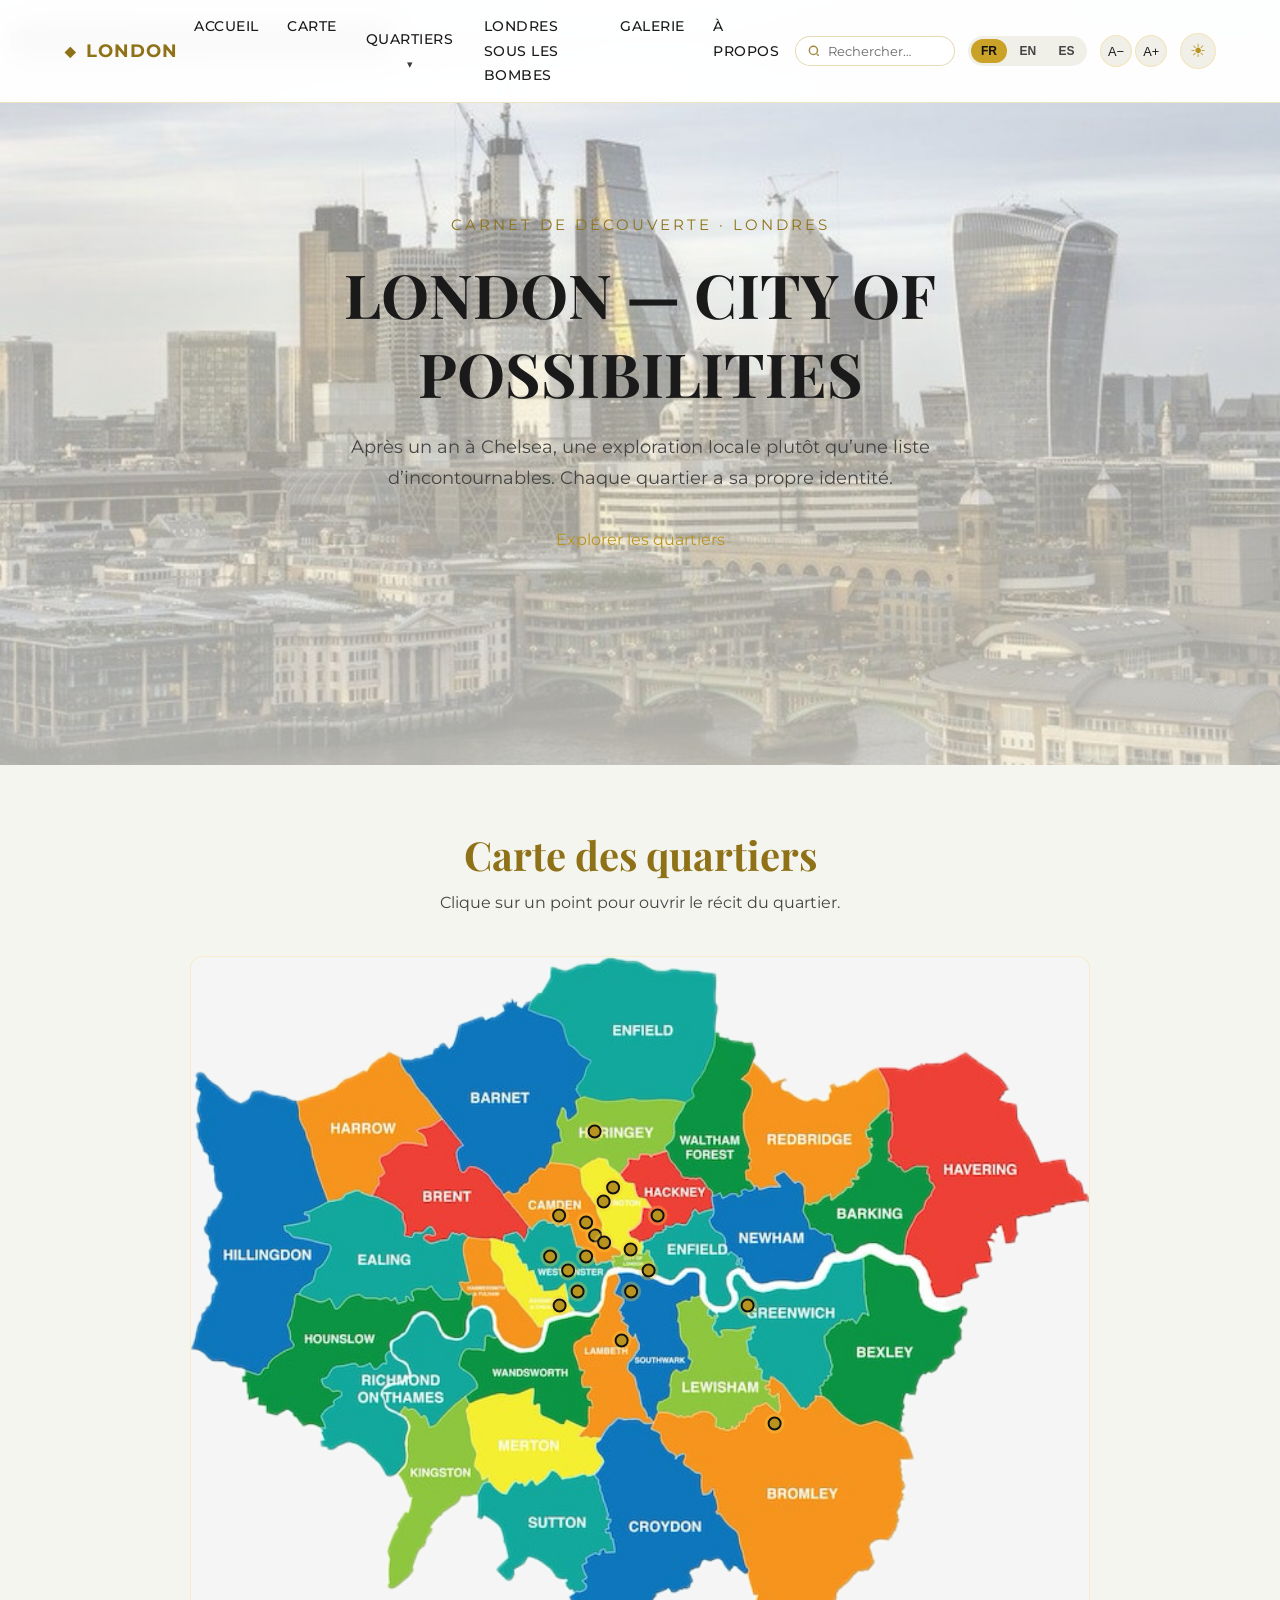
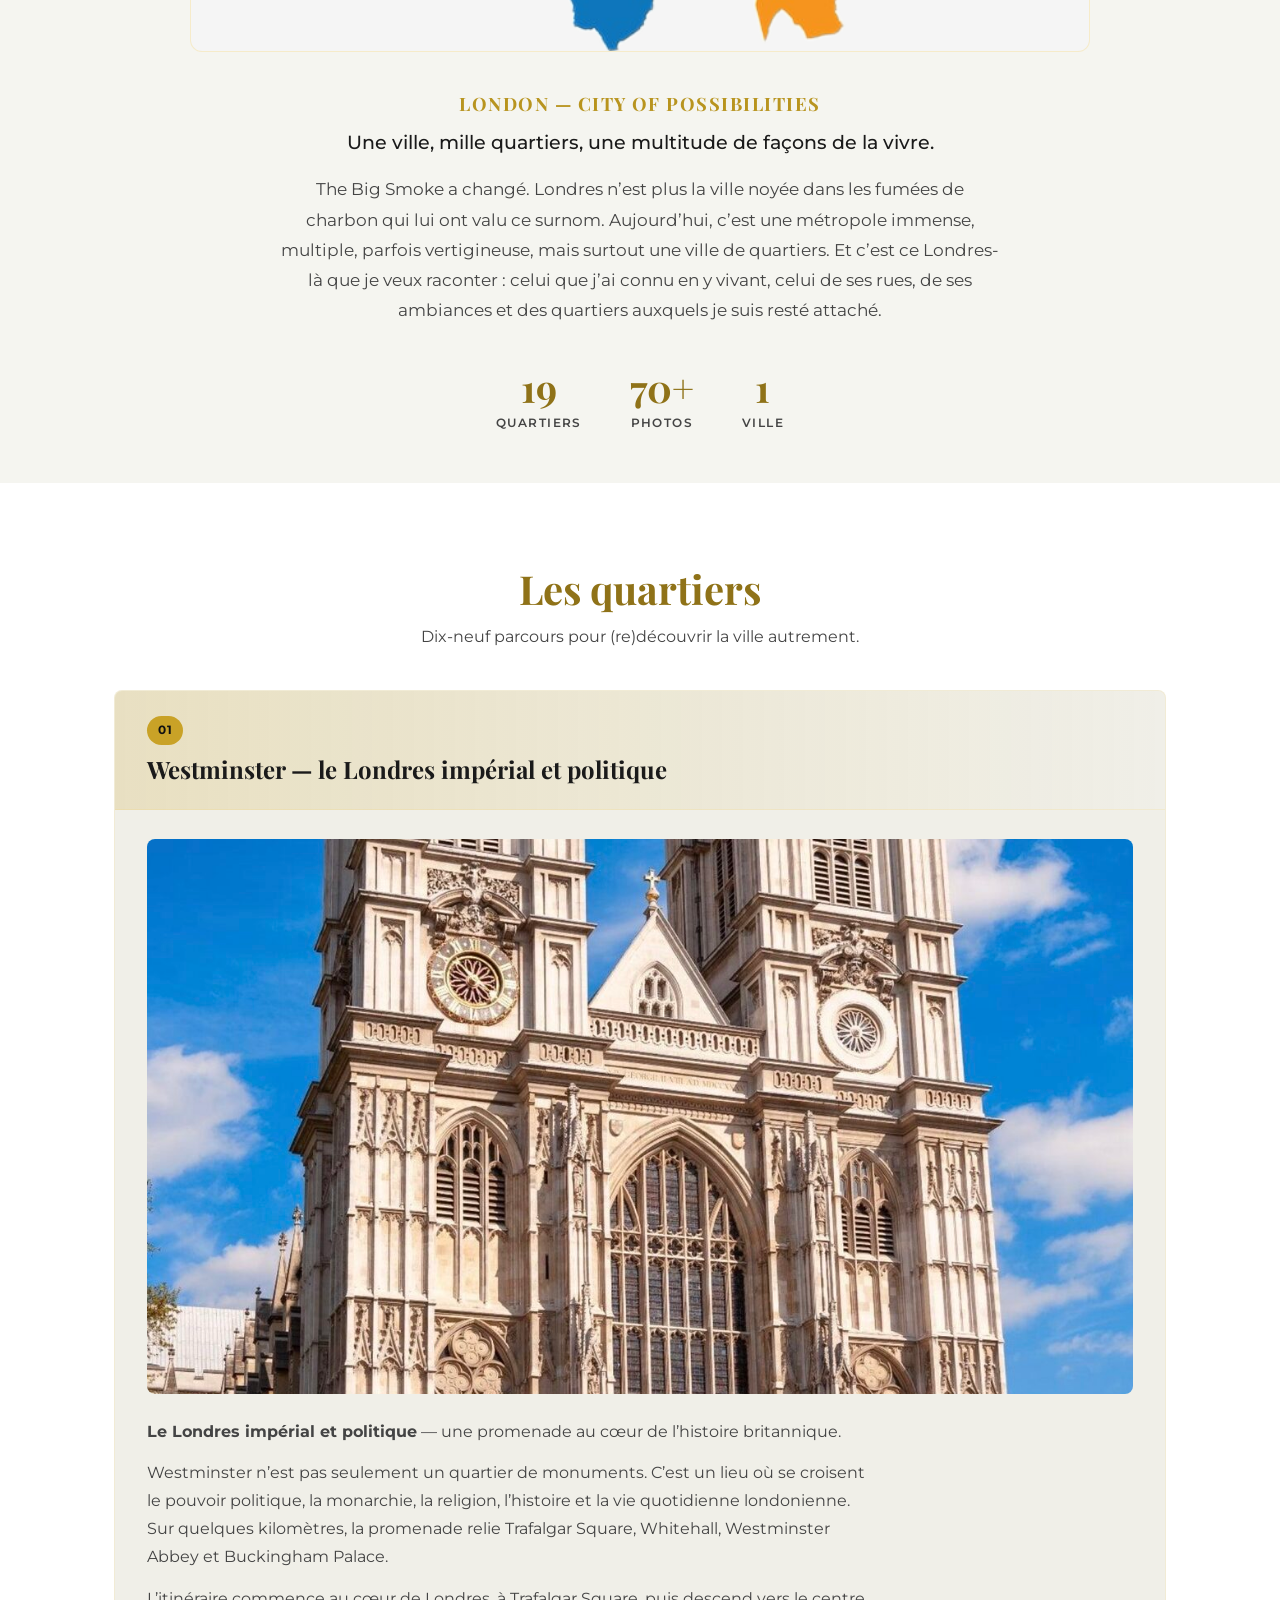
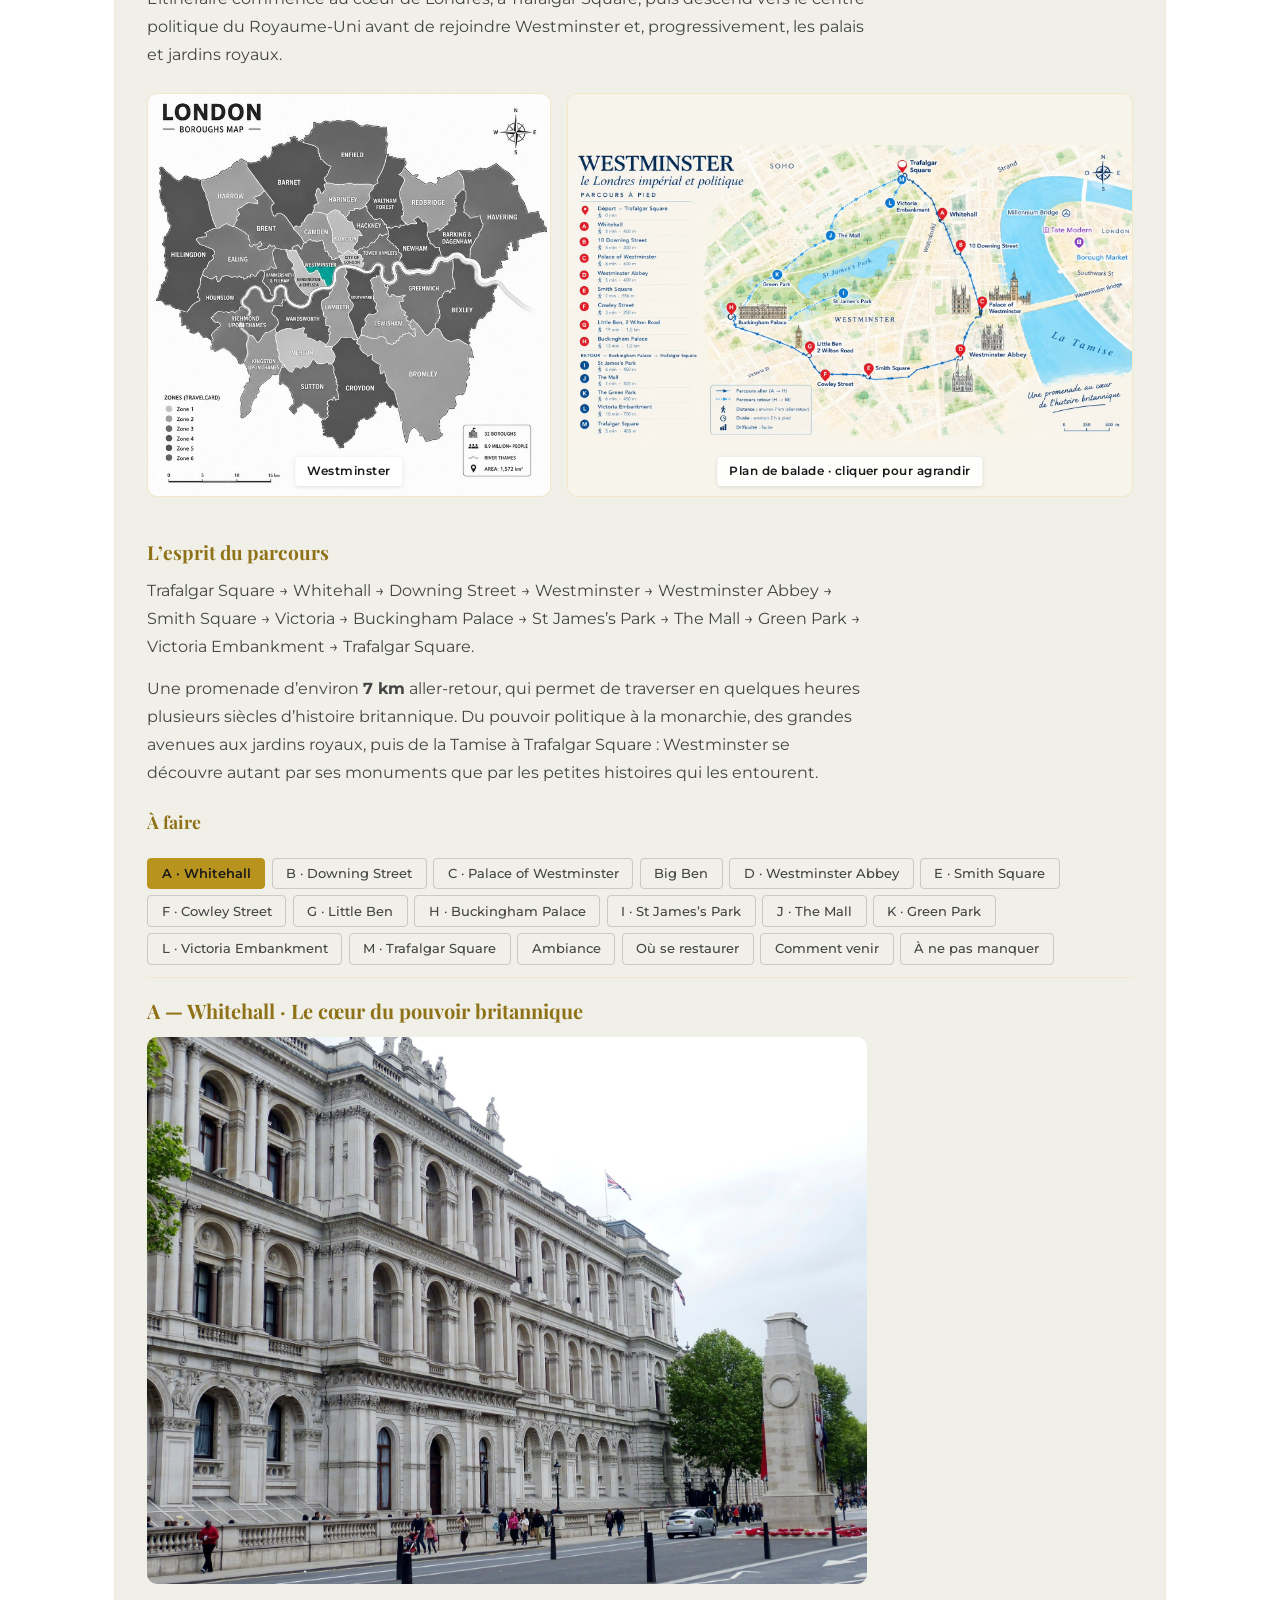
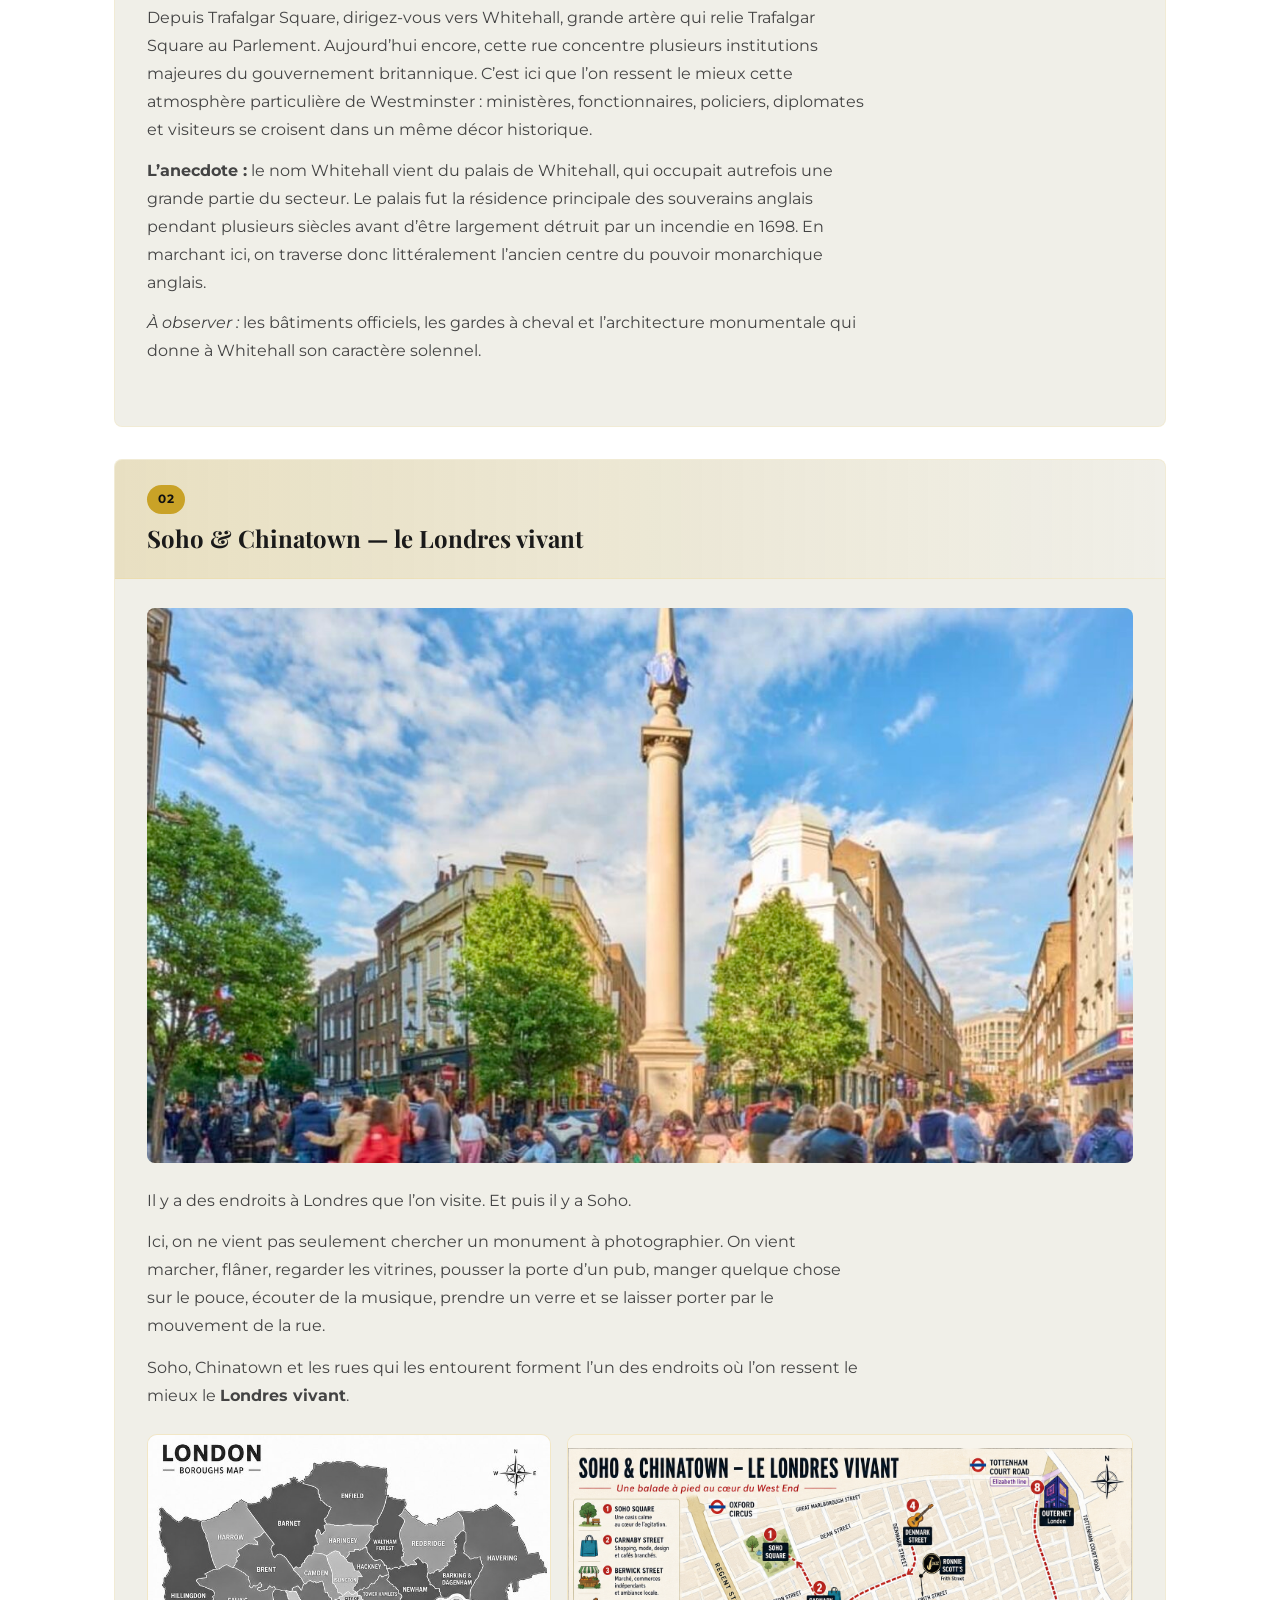
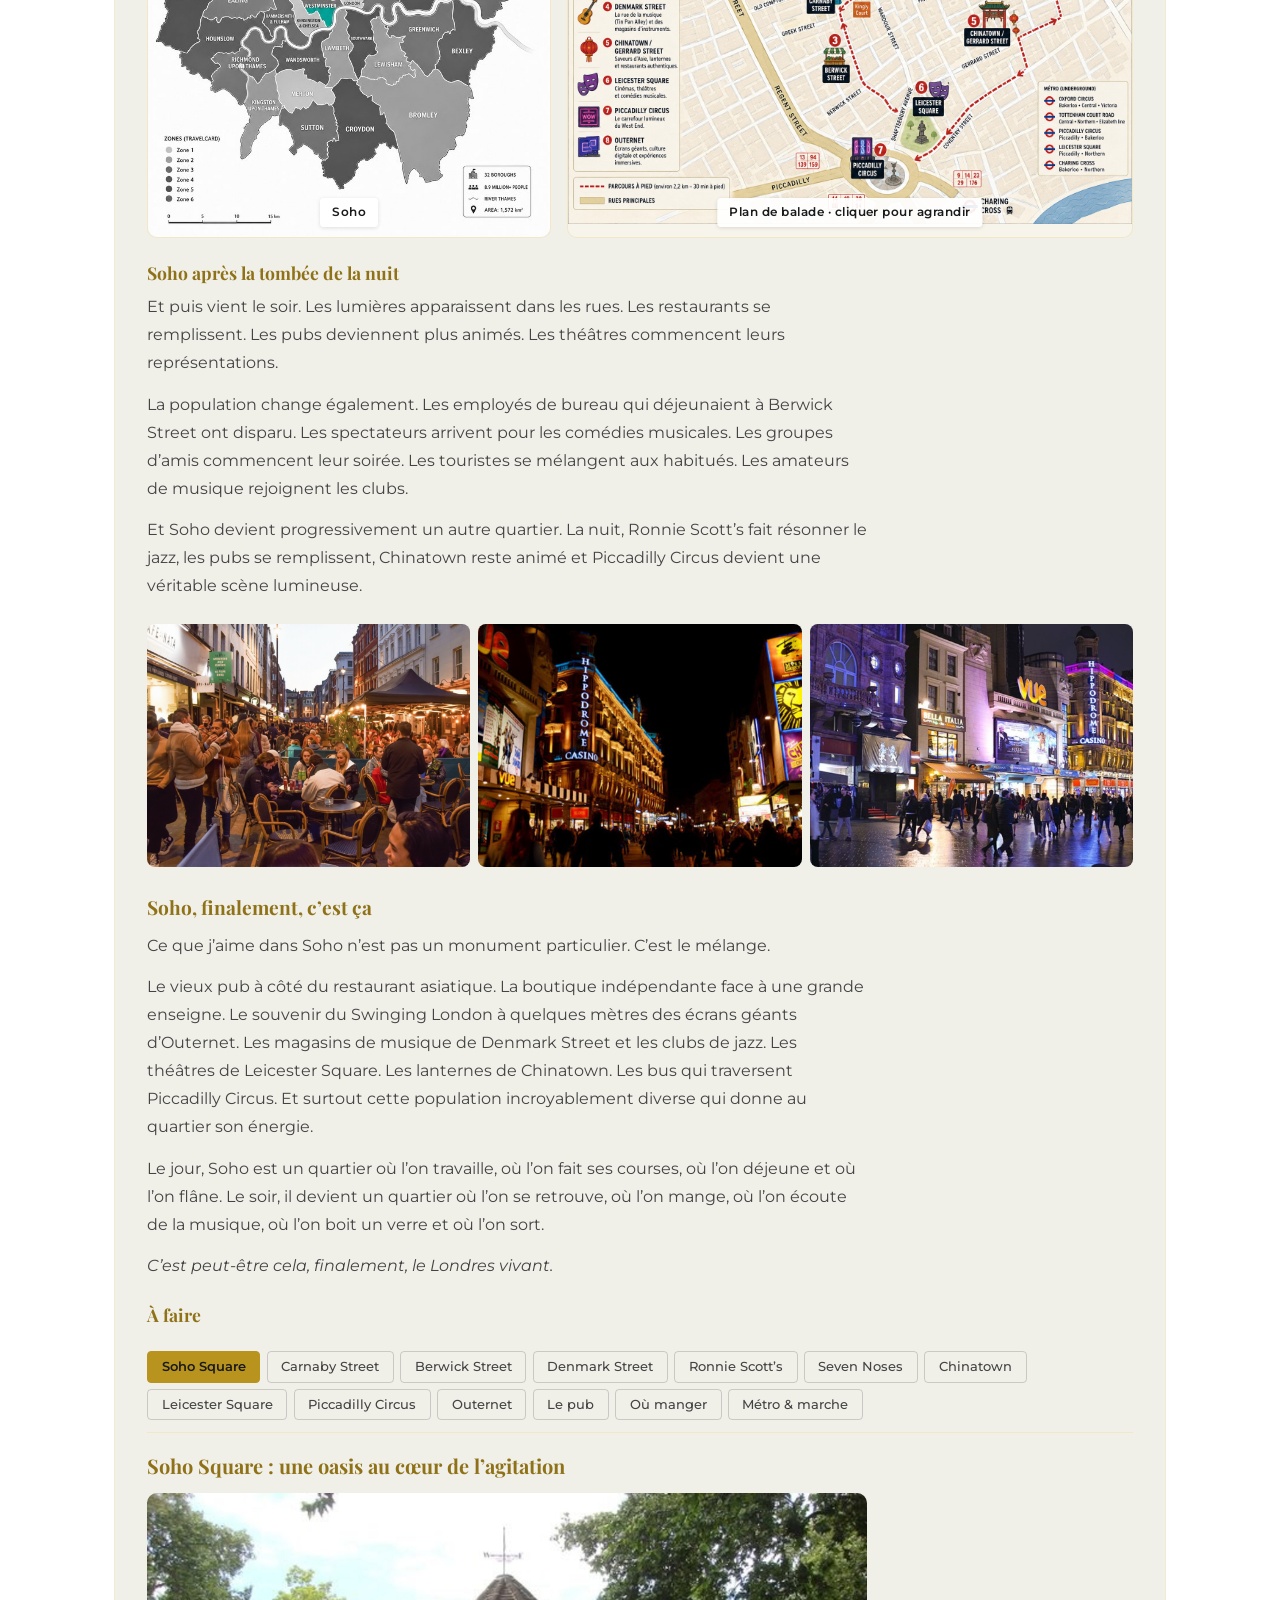
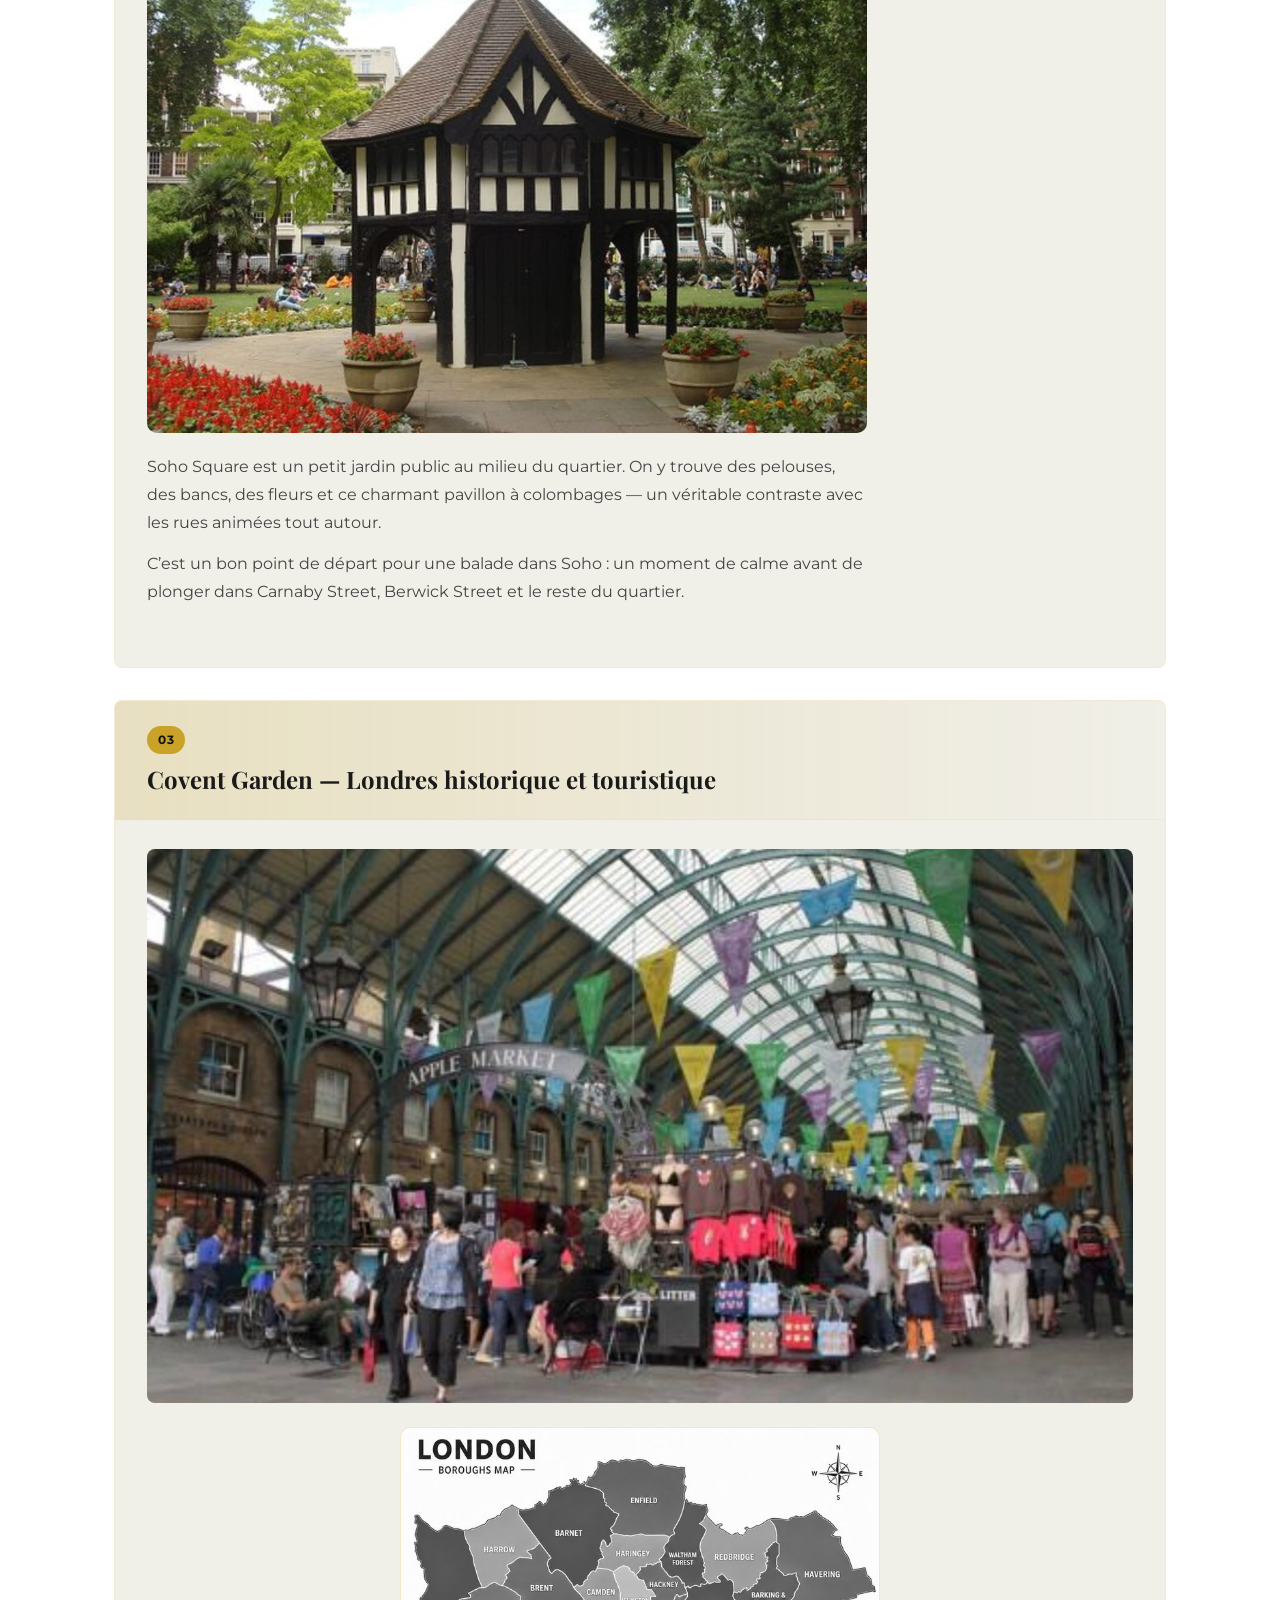
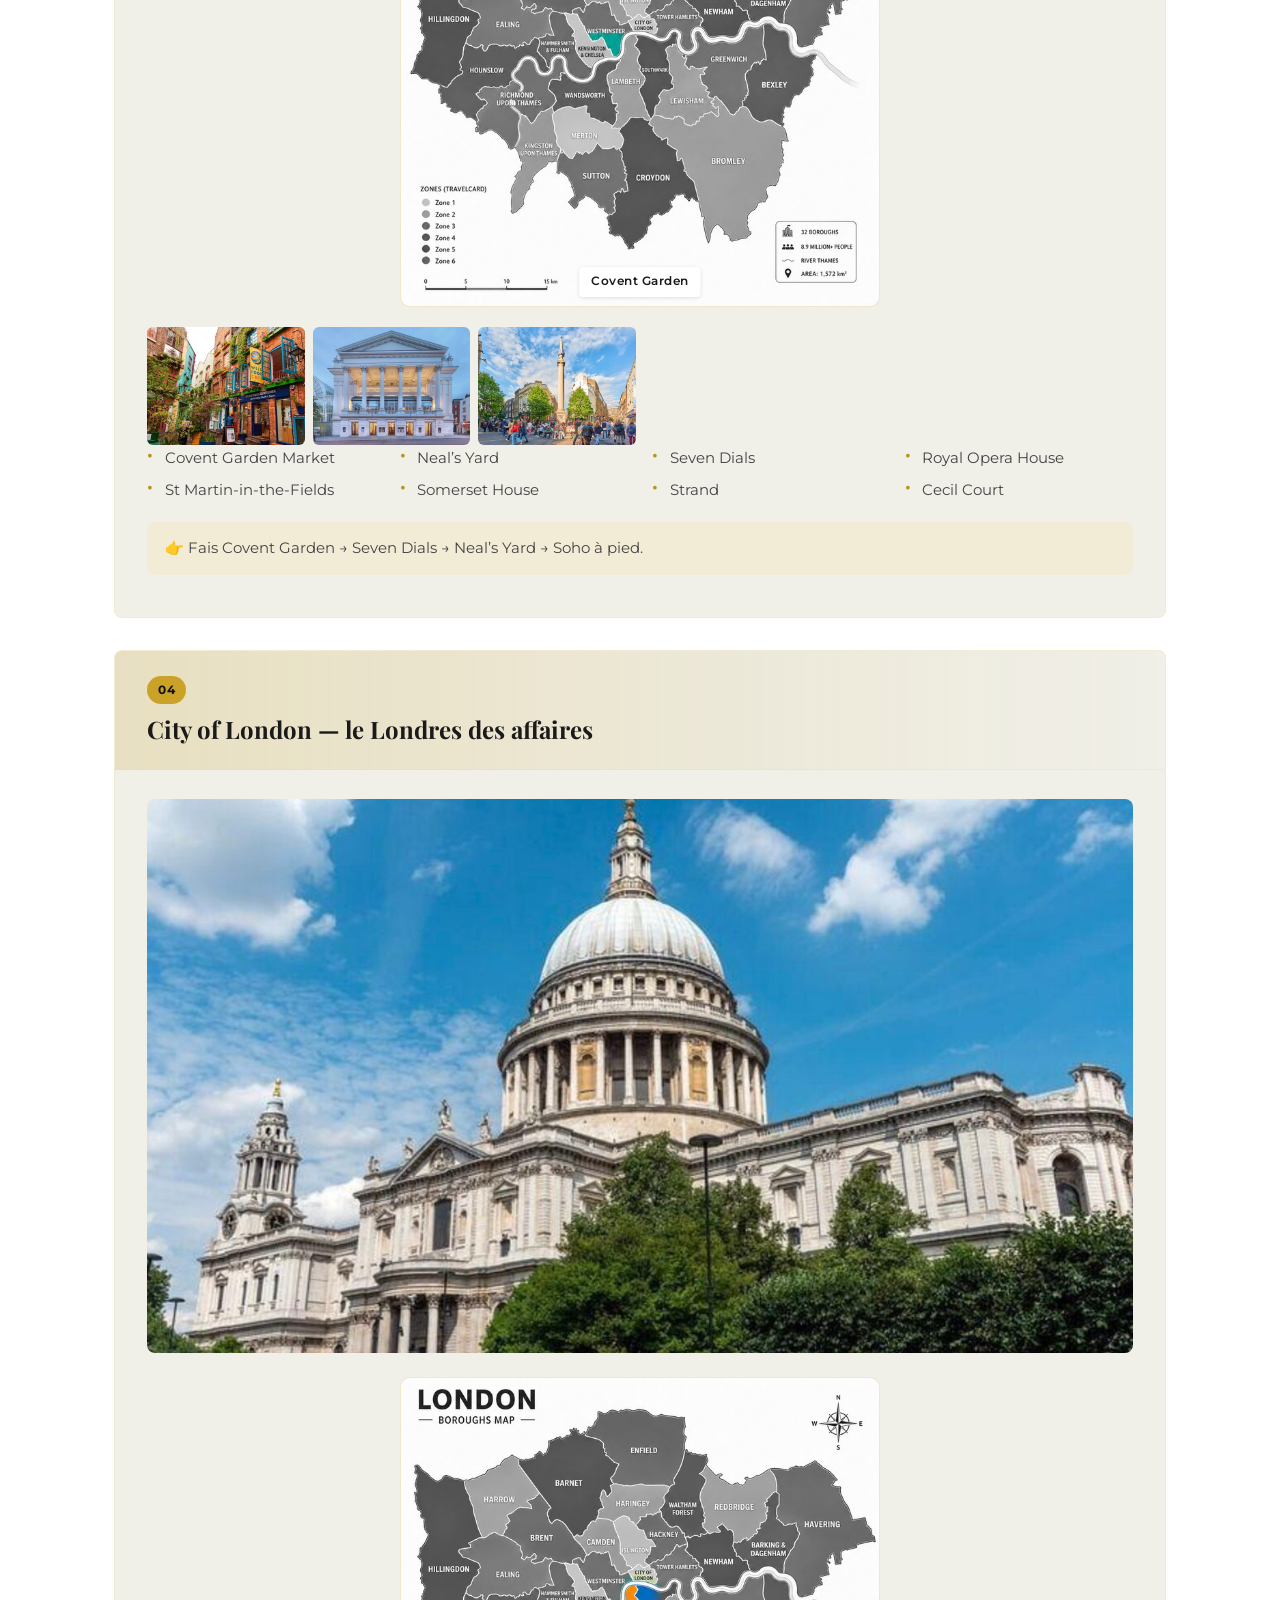
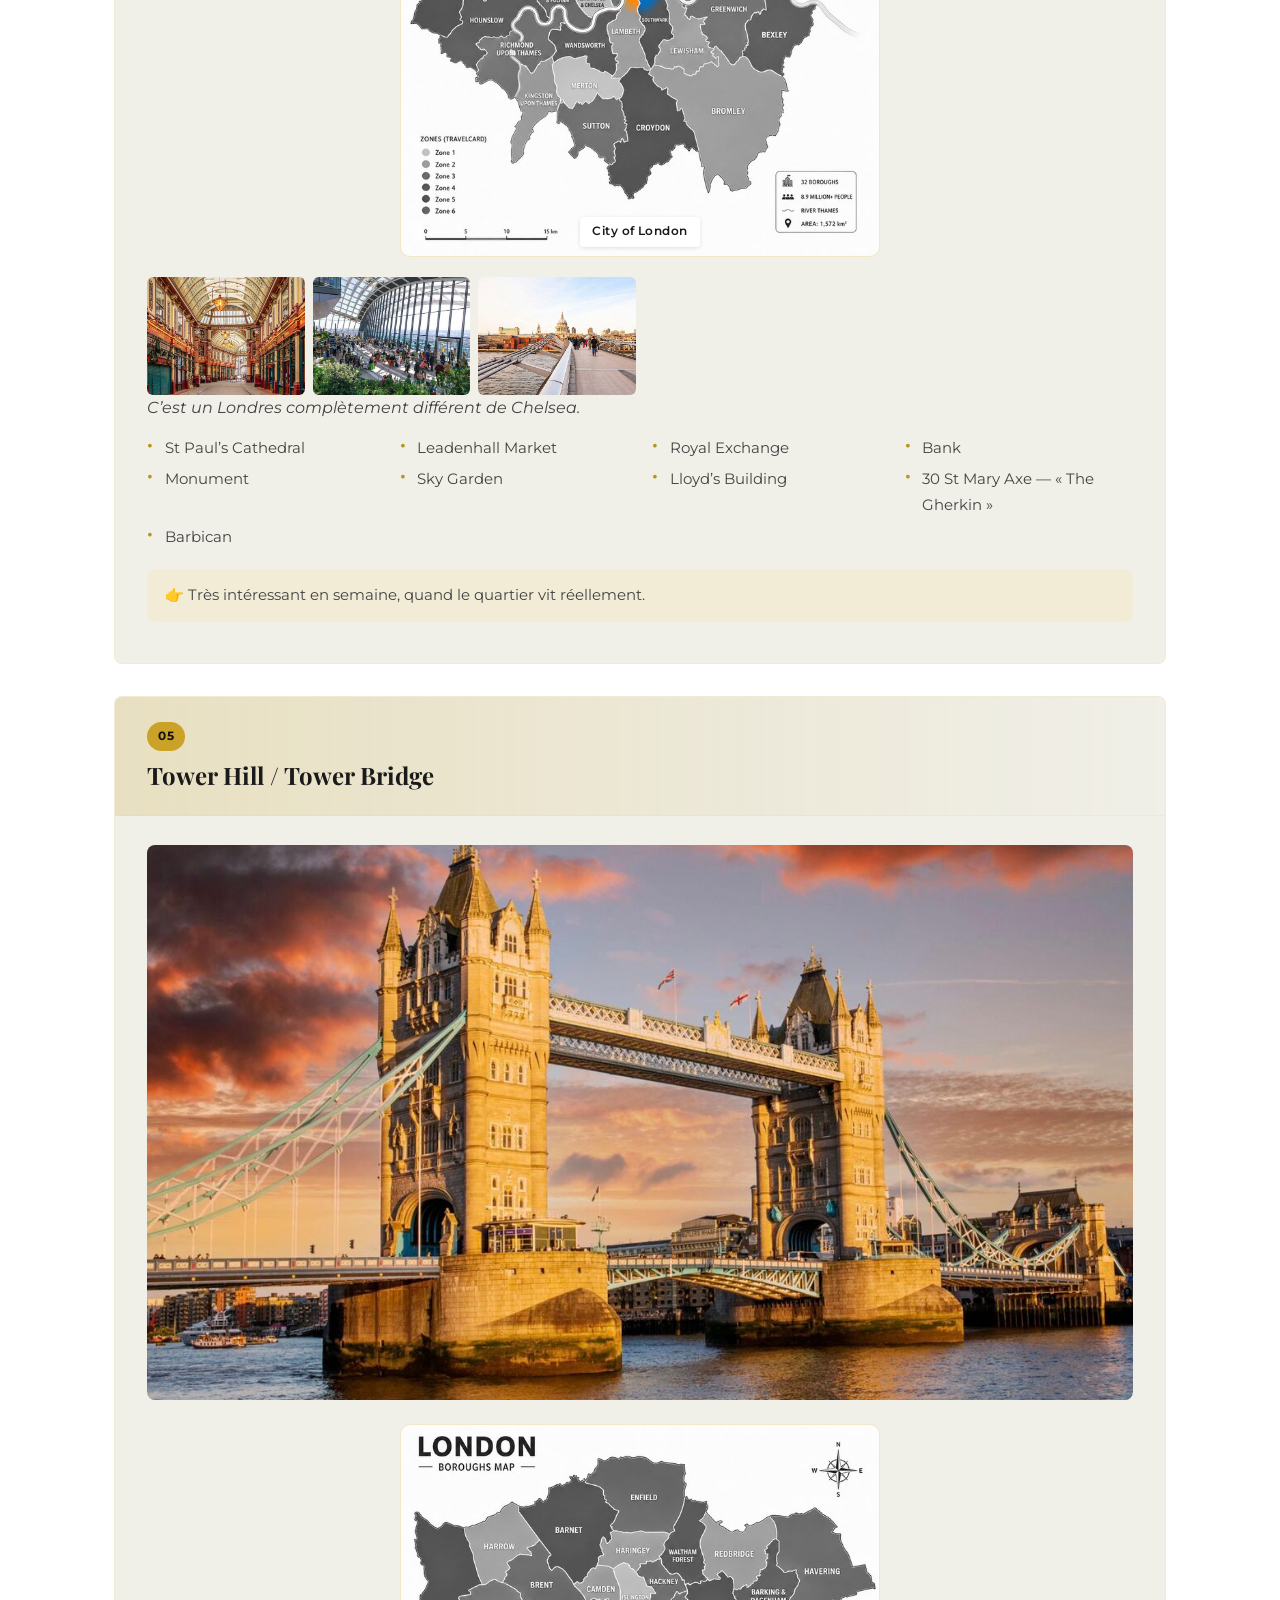
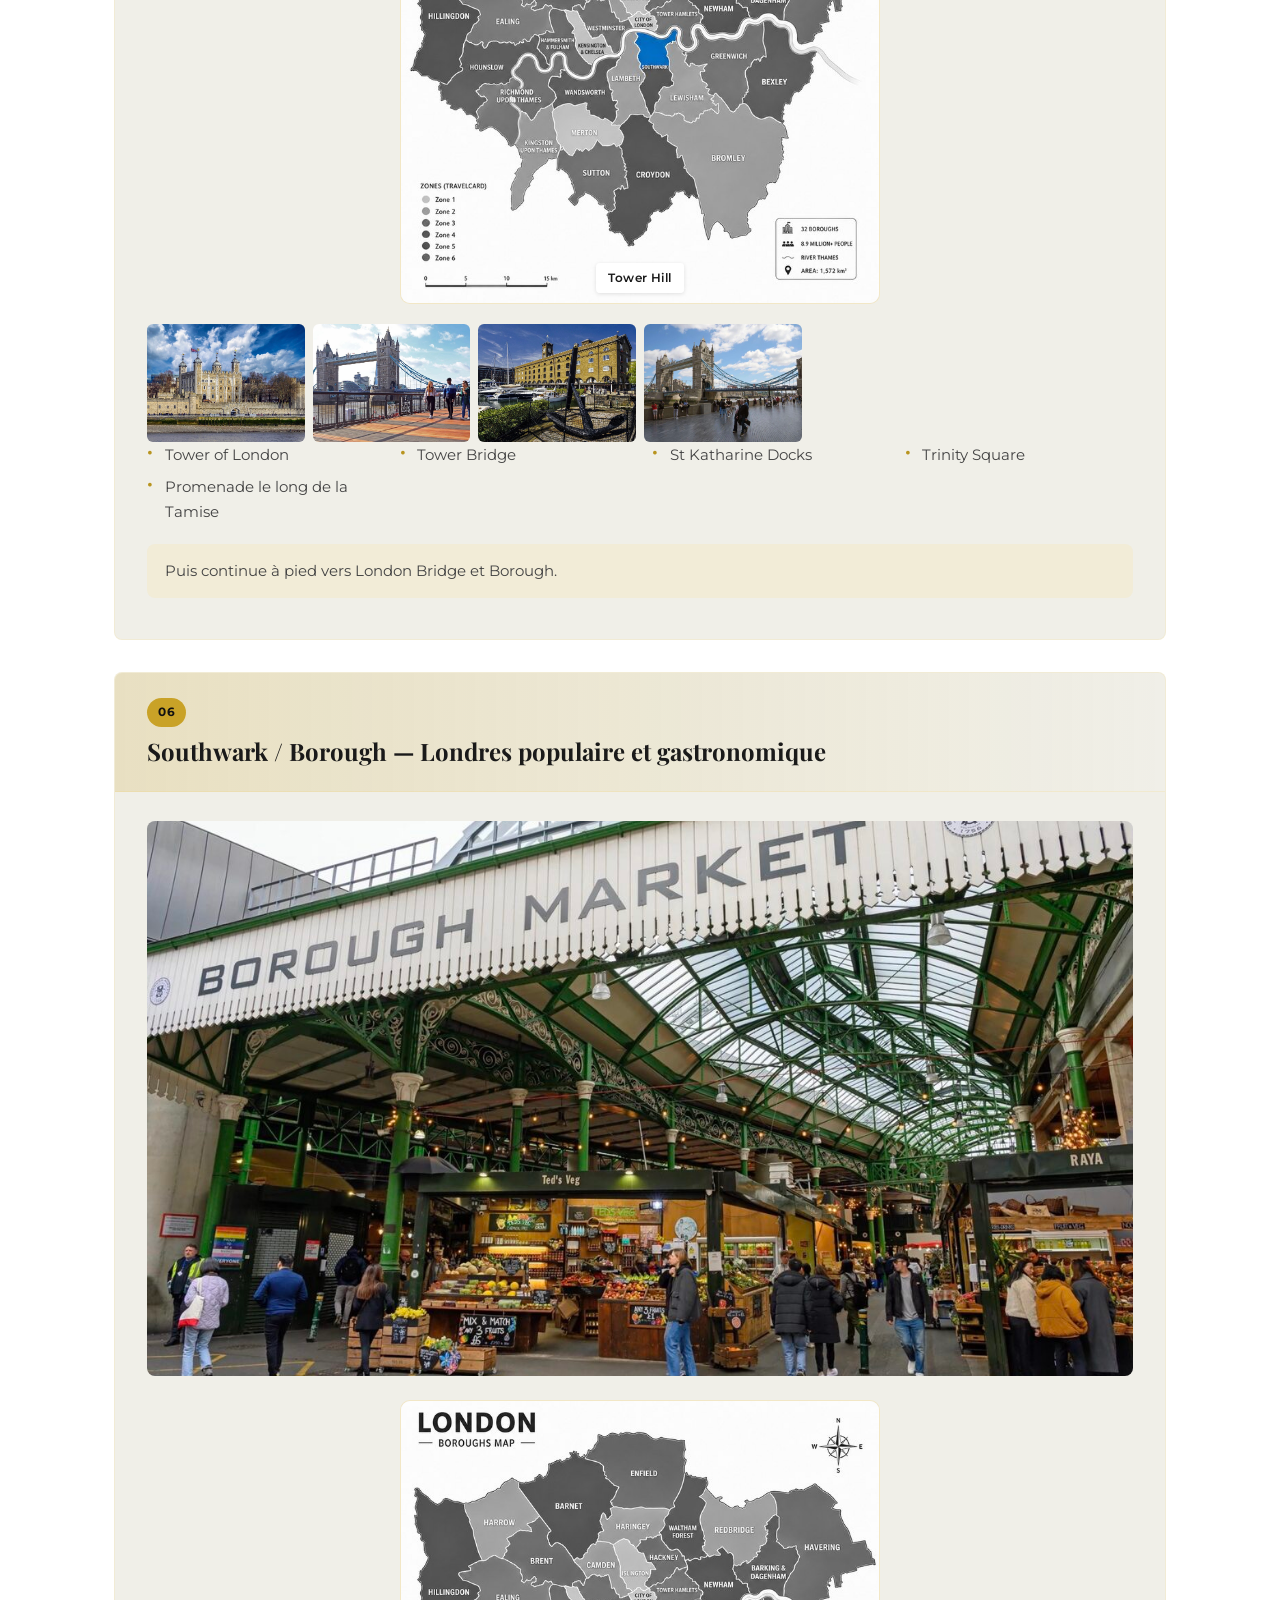
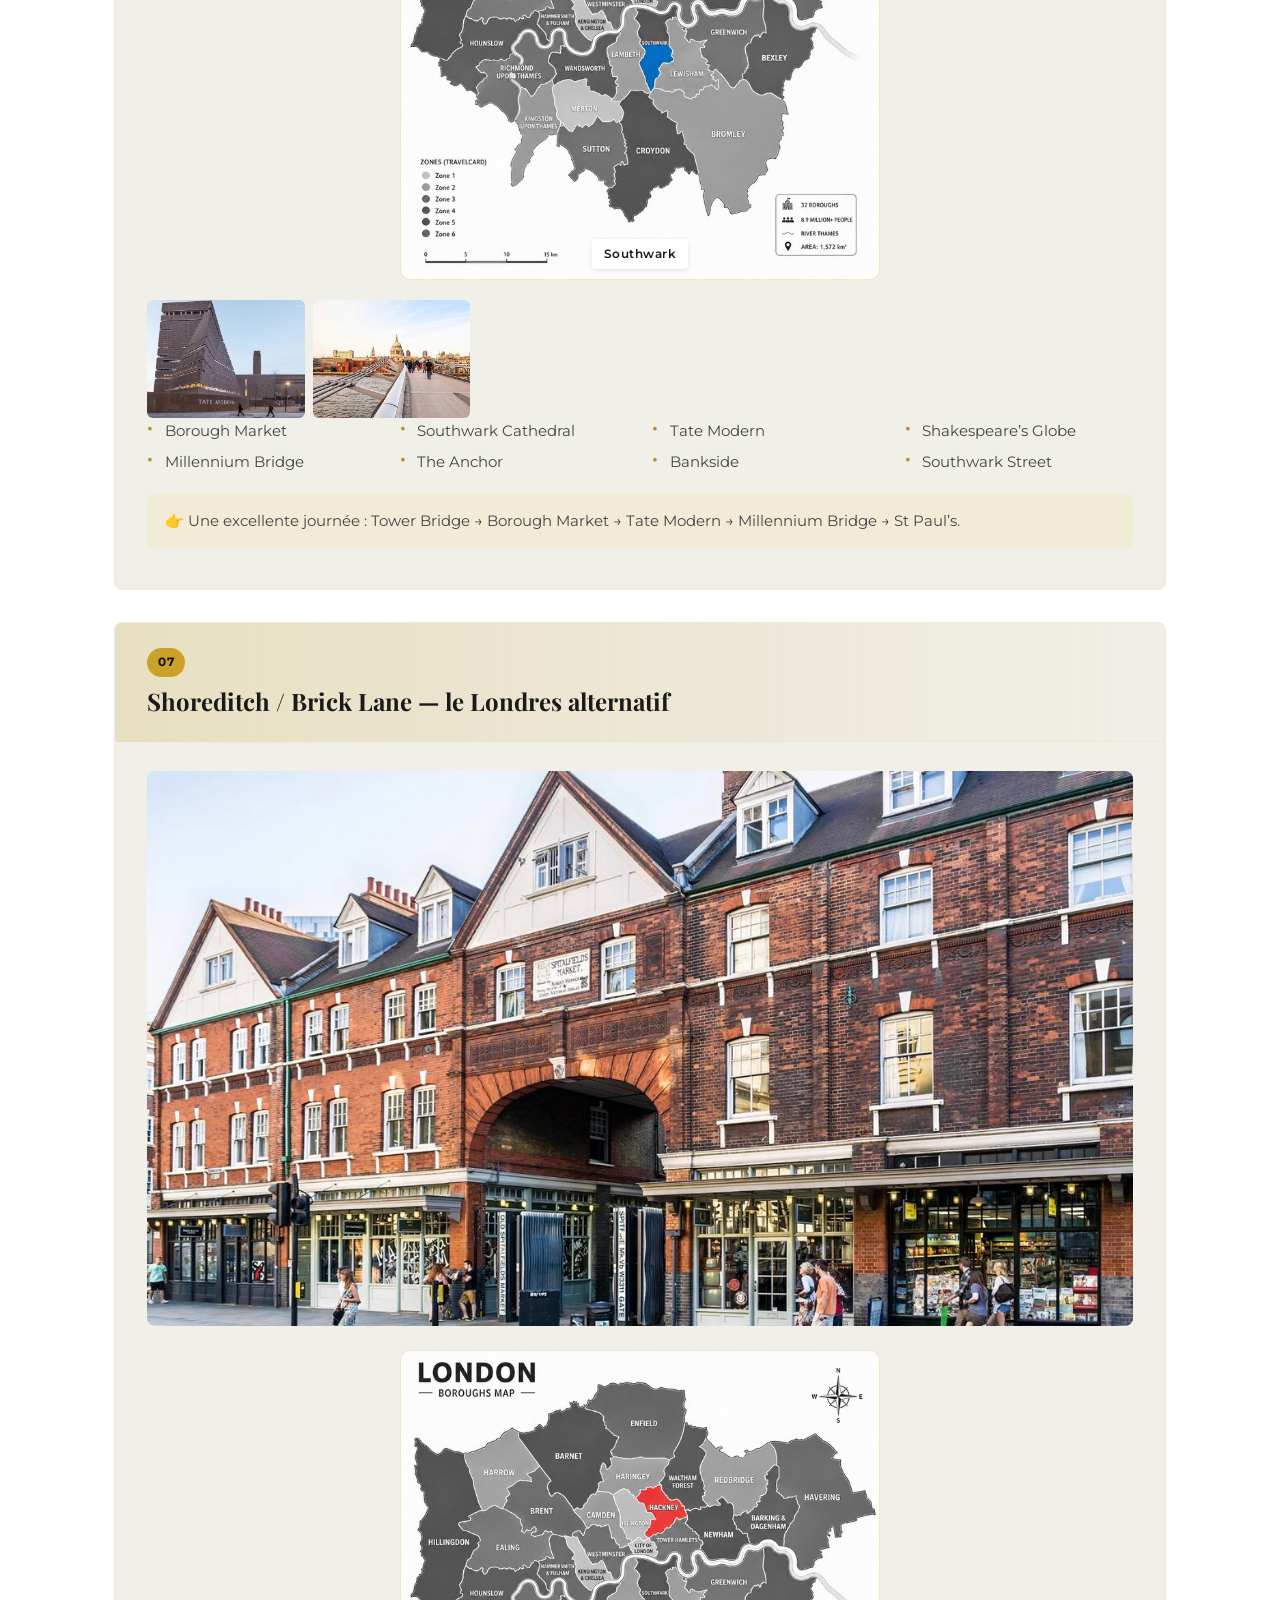
==== commit 3a90bae6: "Add files via upload" ====
--- a/index.html
+++ b/index.html
@@ -48,7 +48,8 @@
           </div>
         </div>
       </div>
-      <a href="#galerie">Galerie</a>
+      <a href="#blitz" data-i18n="nav.blitz">Londres sous les bombes</a>
+    <a href="#galerie">Galerie</a>
       <a href="#about" data-i18n="nav.about">À propos</a>
     </nav>
     <div class="header-controls">
@@ -99,6 +100,7 @@
       <a href="#bromley">Bromley</a>
     </div>
     <a href="#galerie">Galerie</a>
+    <a href="#blitz" data-i18n="nav.blitz">Londres sous les bombes</a>
     <a href="#about" data-i18n="nav.about">À propos</a>
     <div class="menu-stages menu-elsewhere">
       <p data-i18n="mobile.elsewhere">Ailleurs</p>
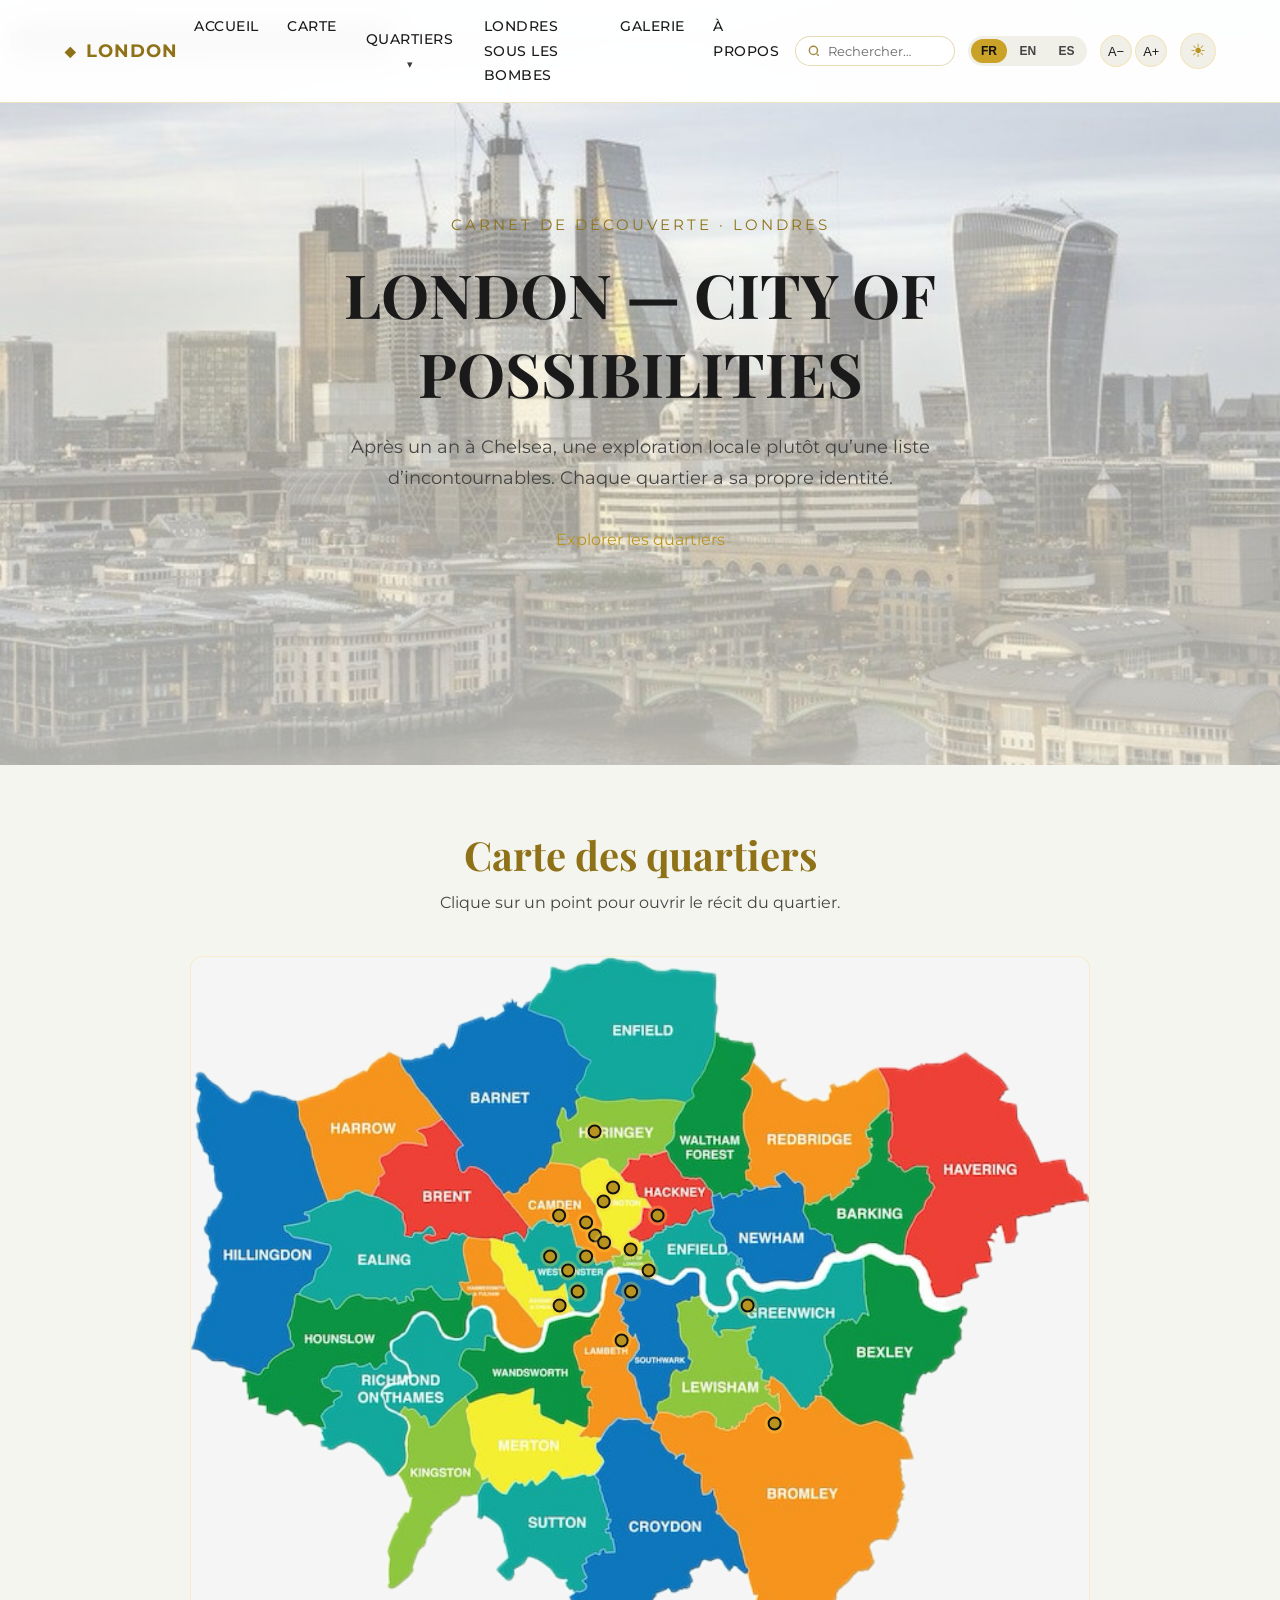
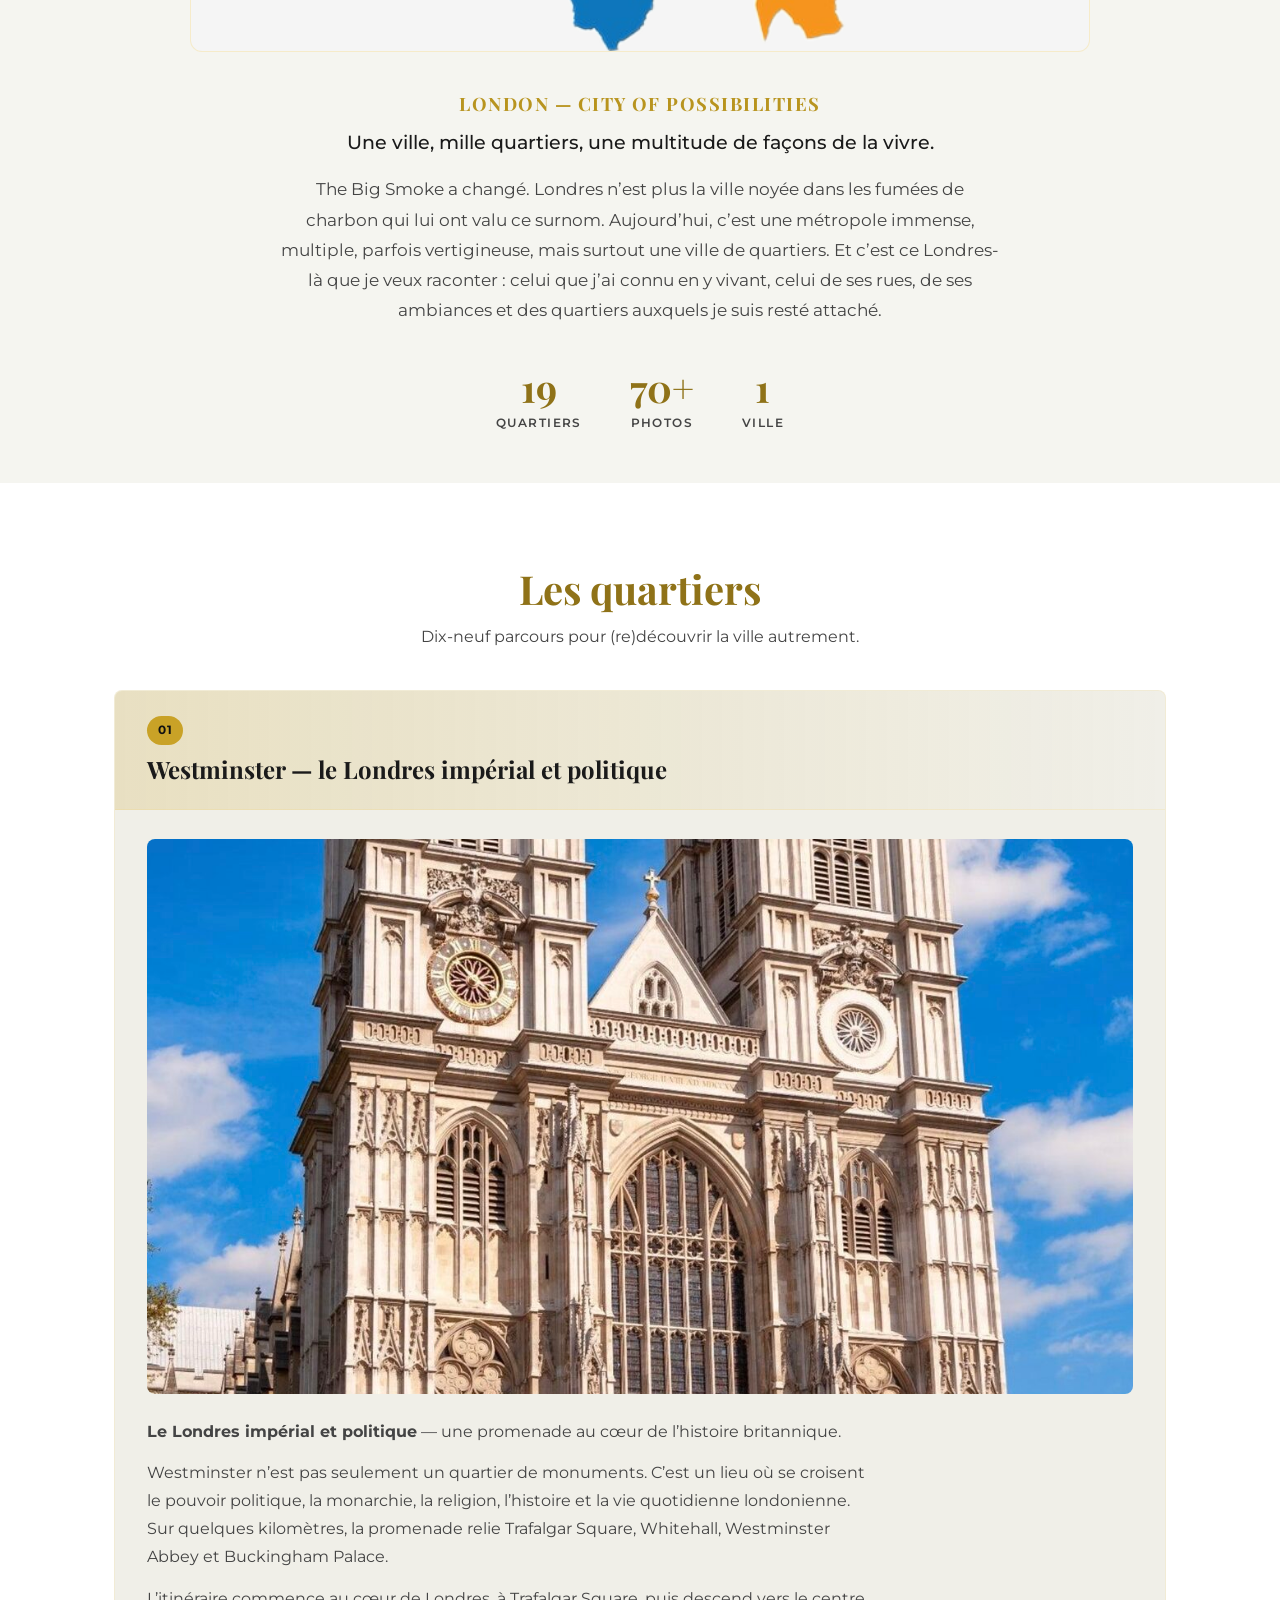
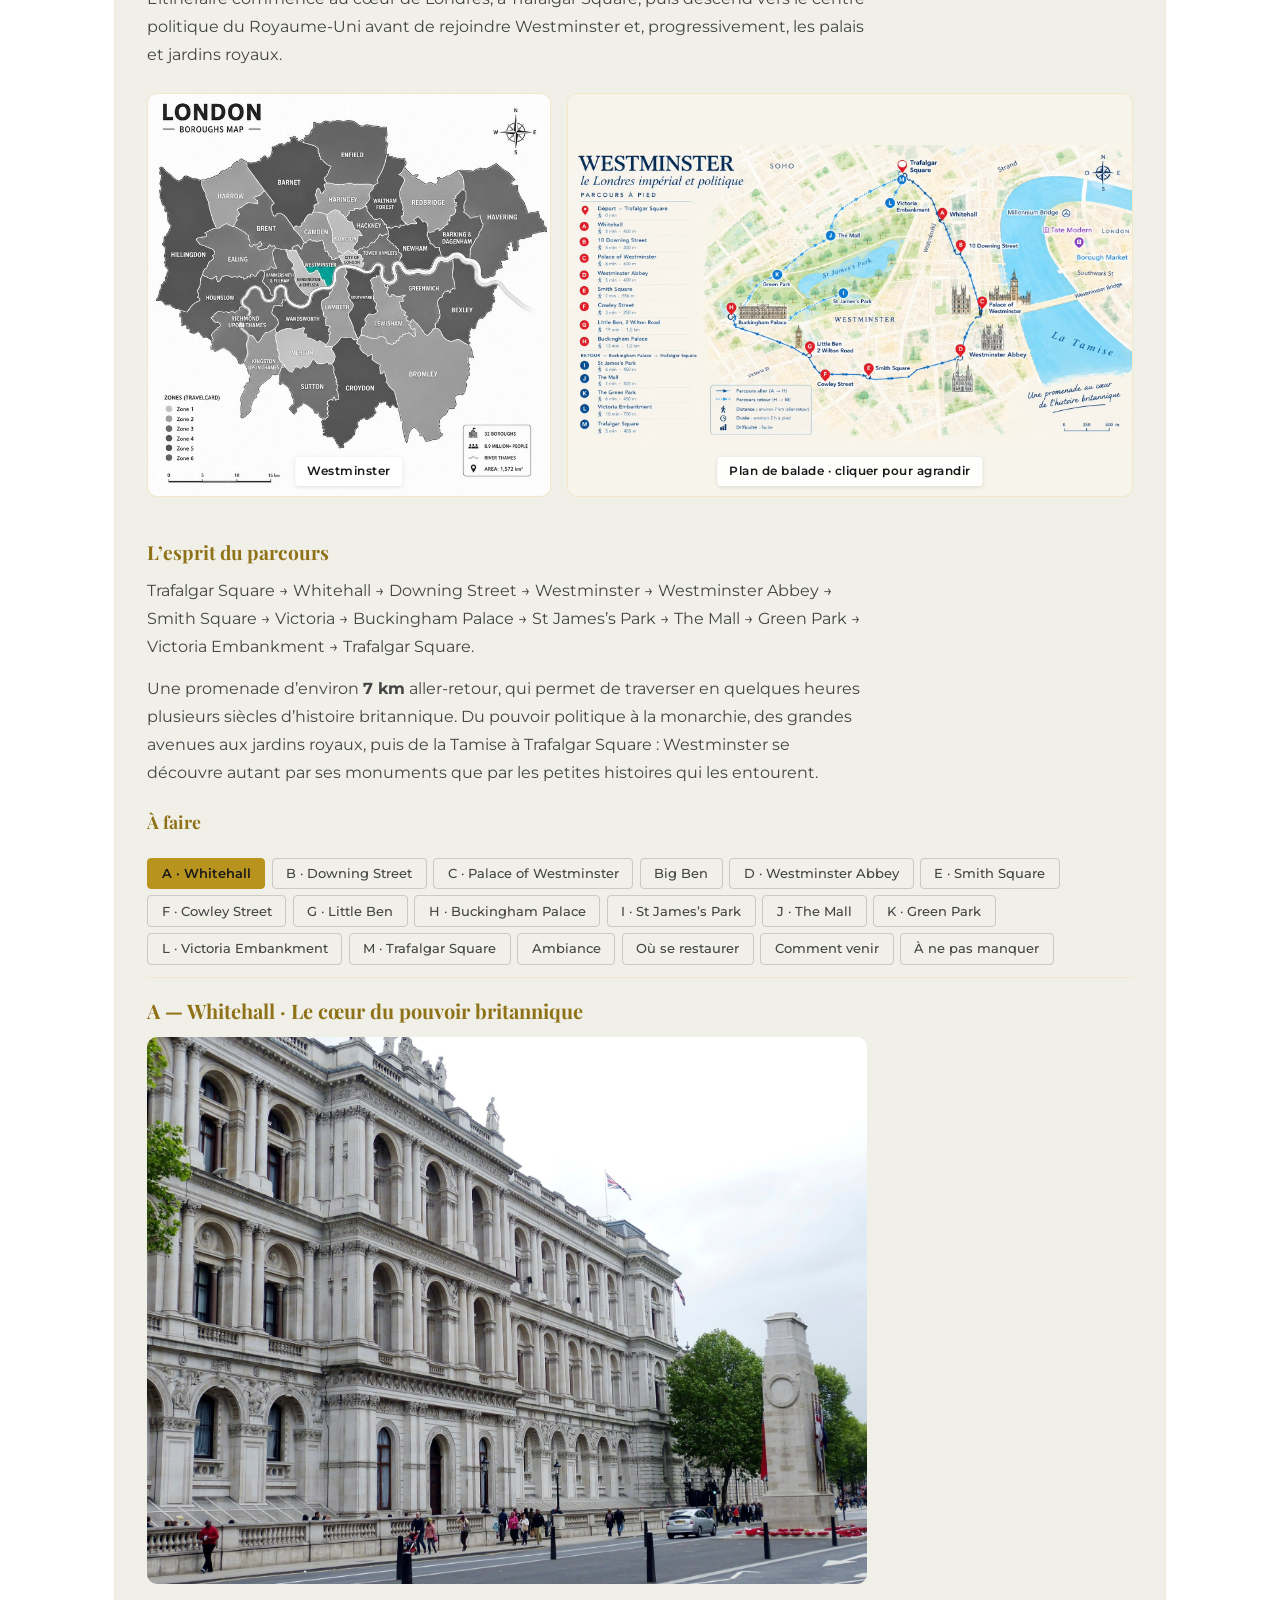
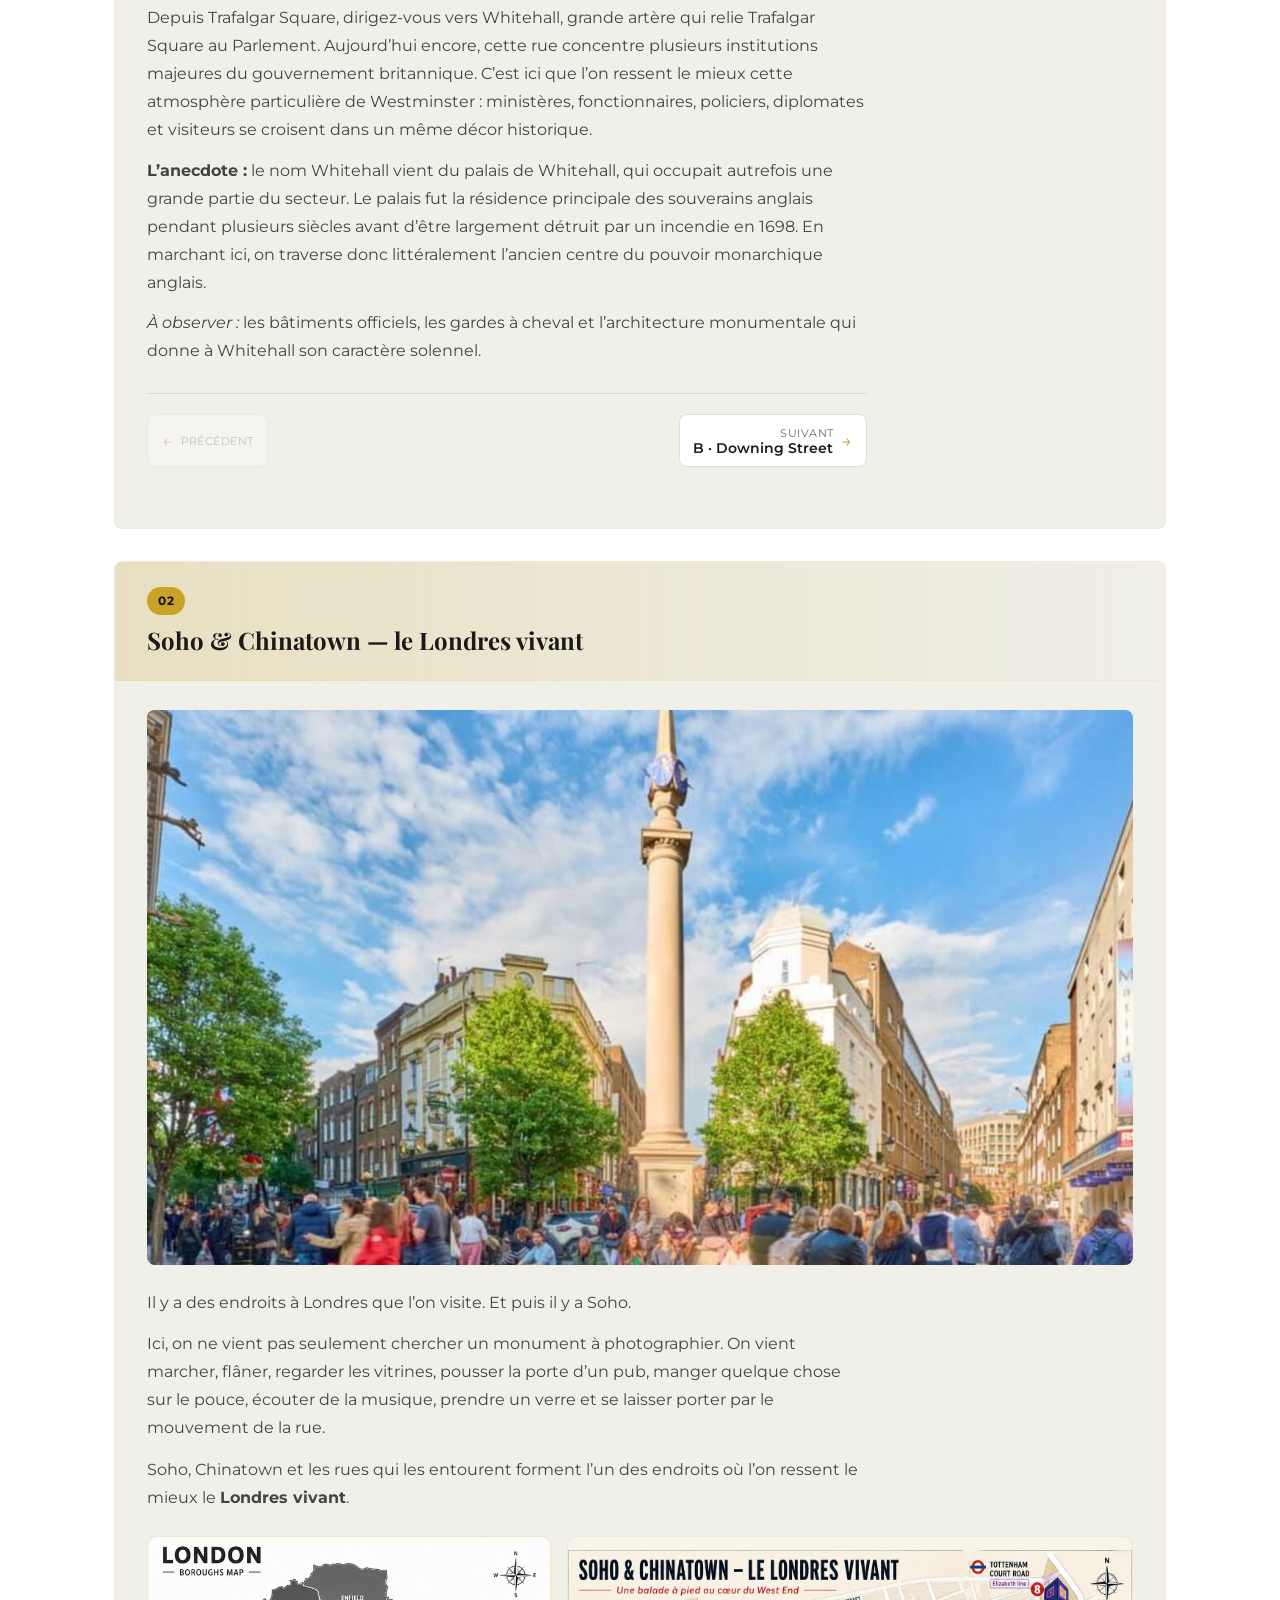
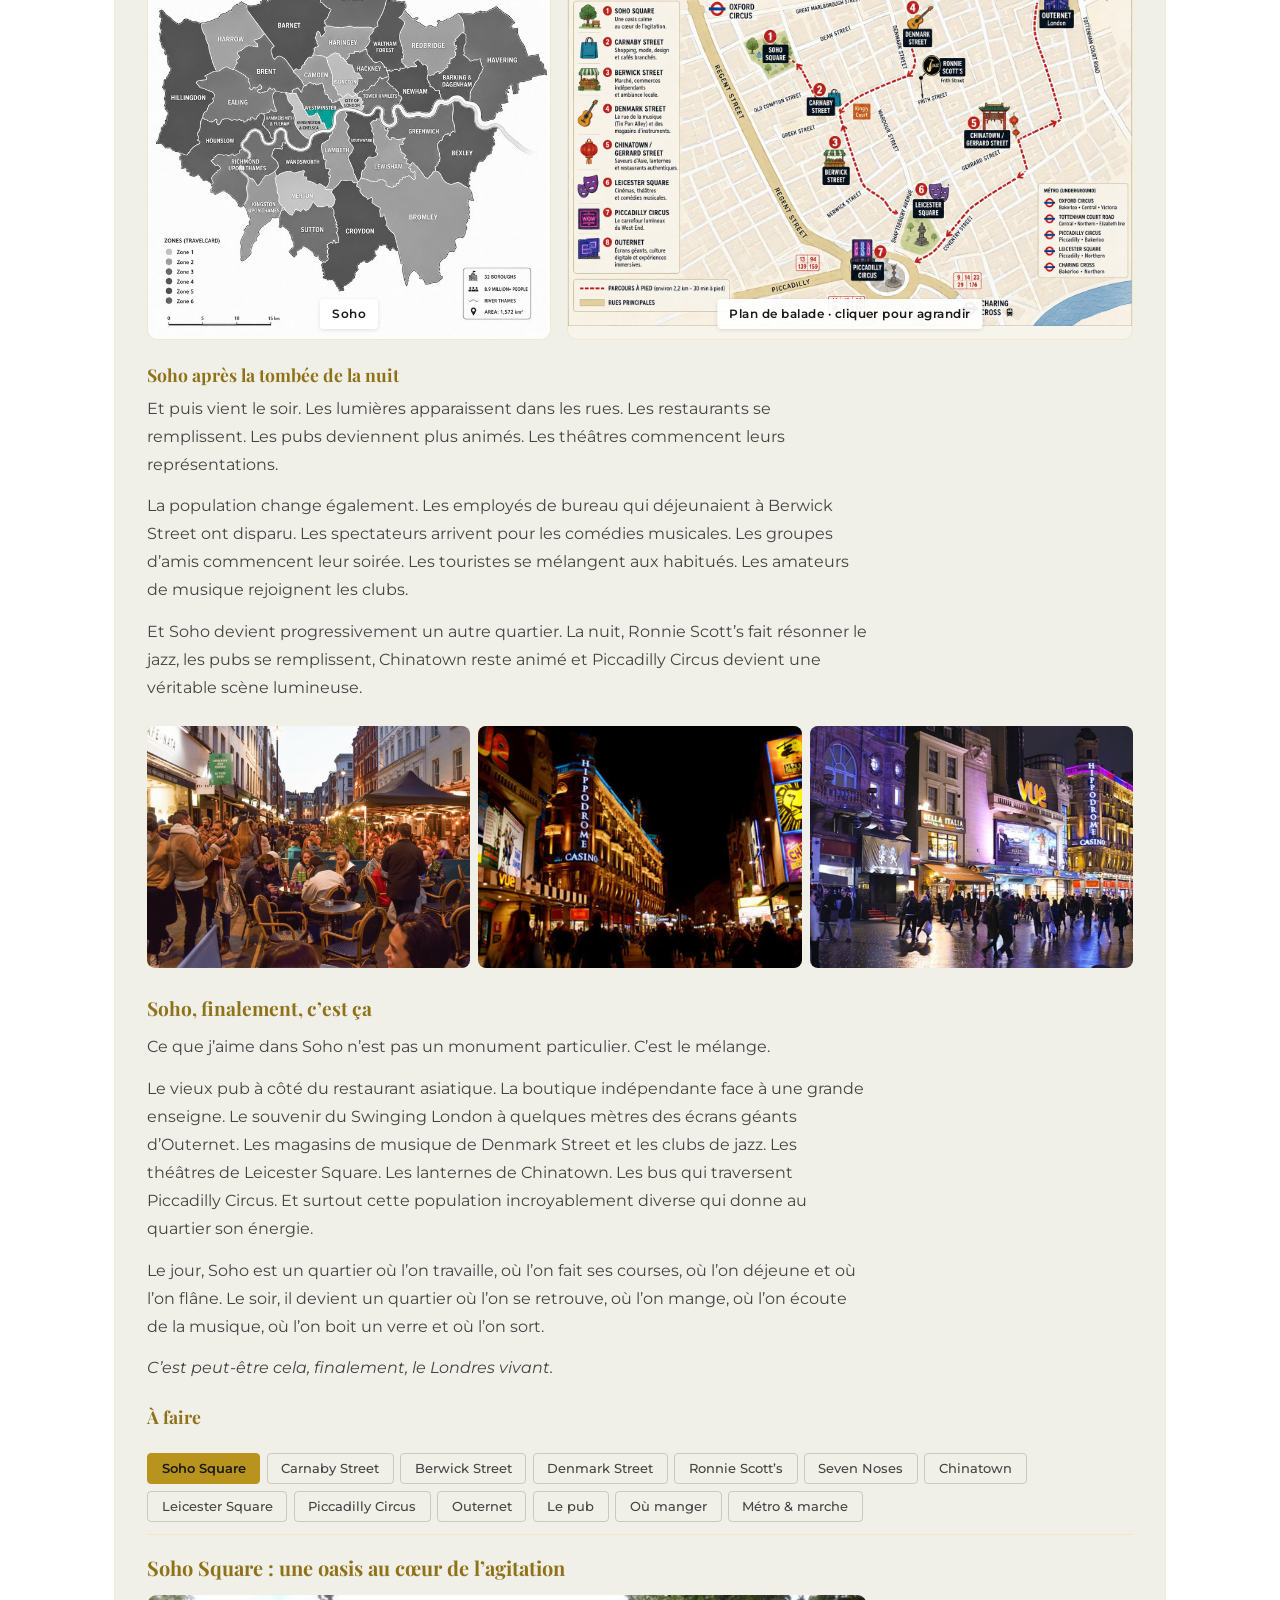
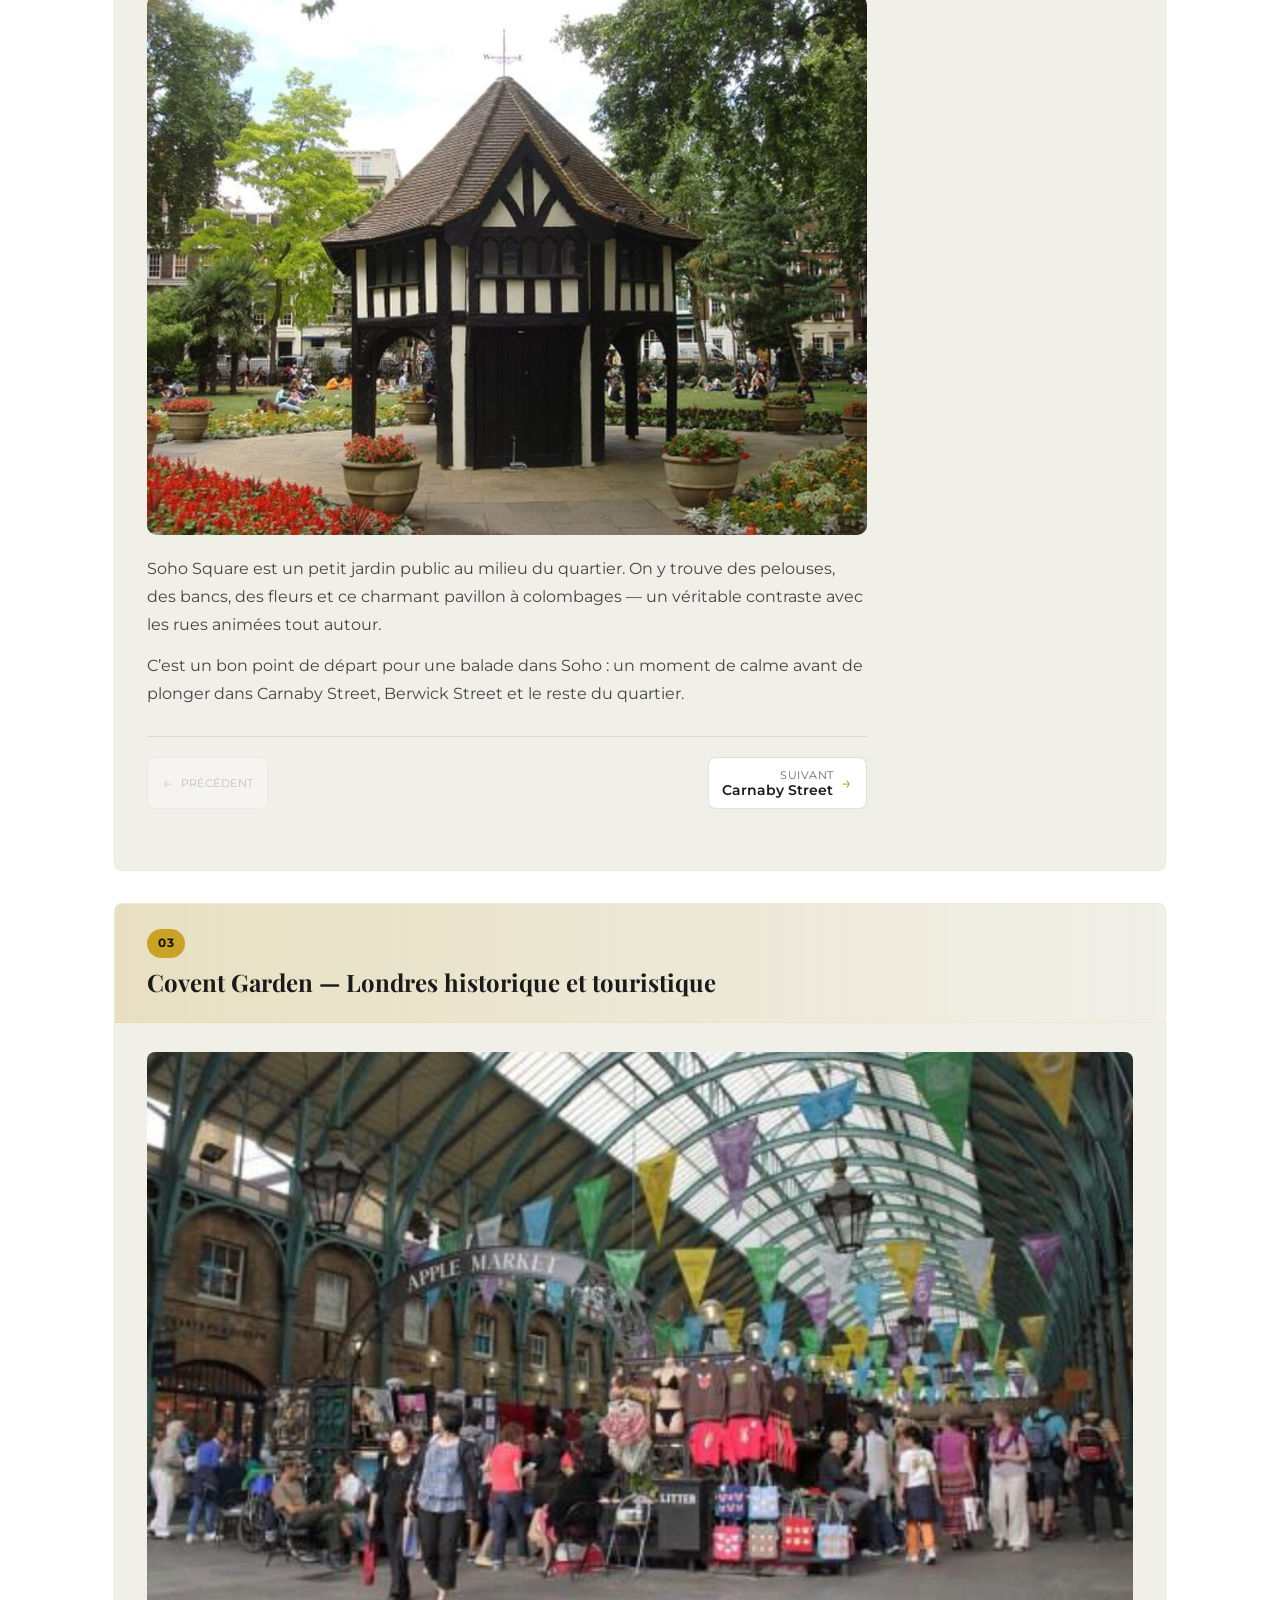
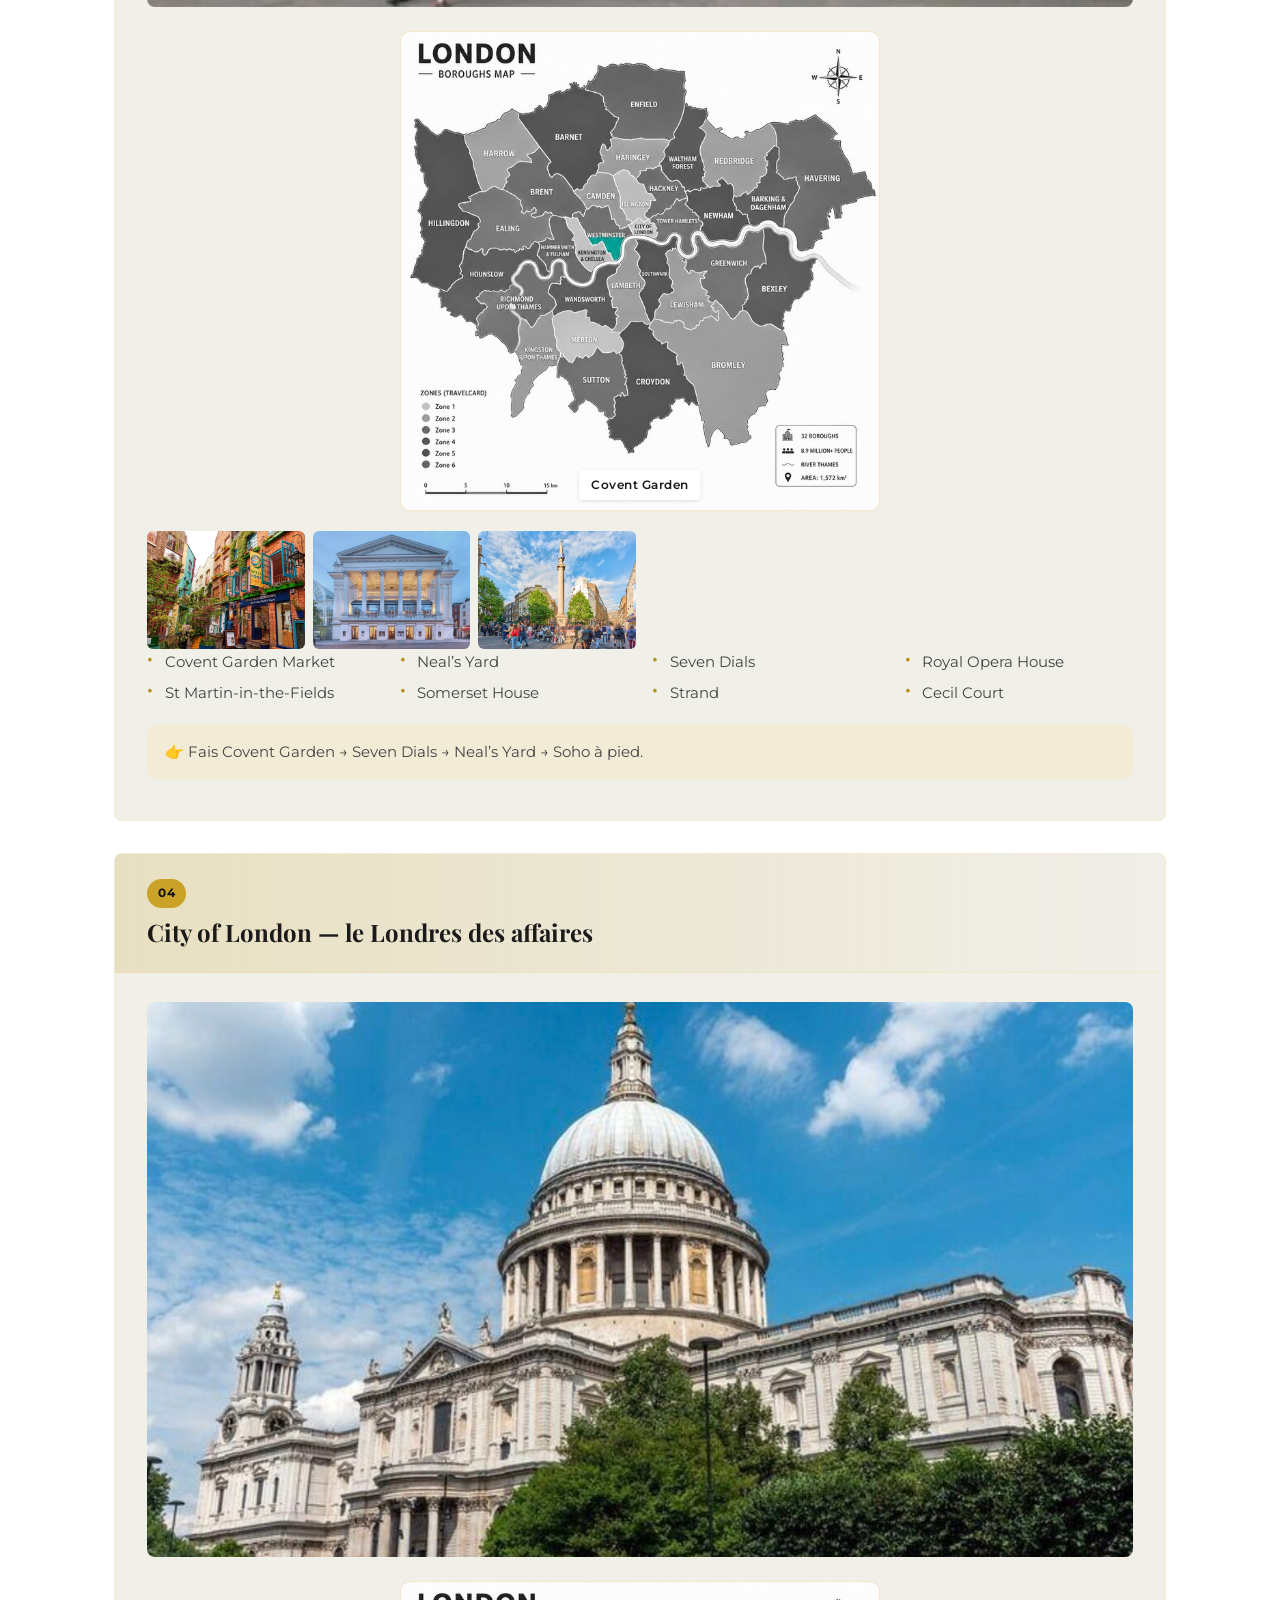
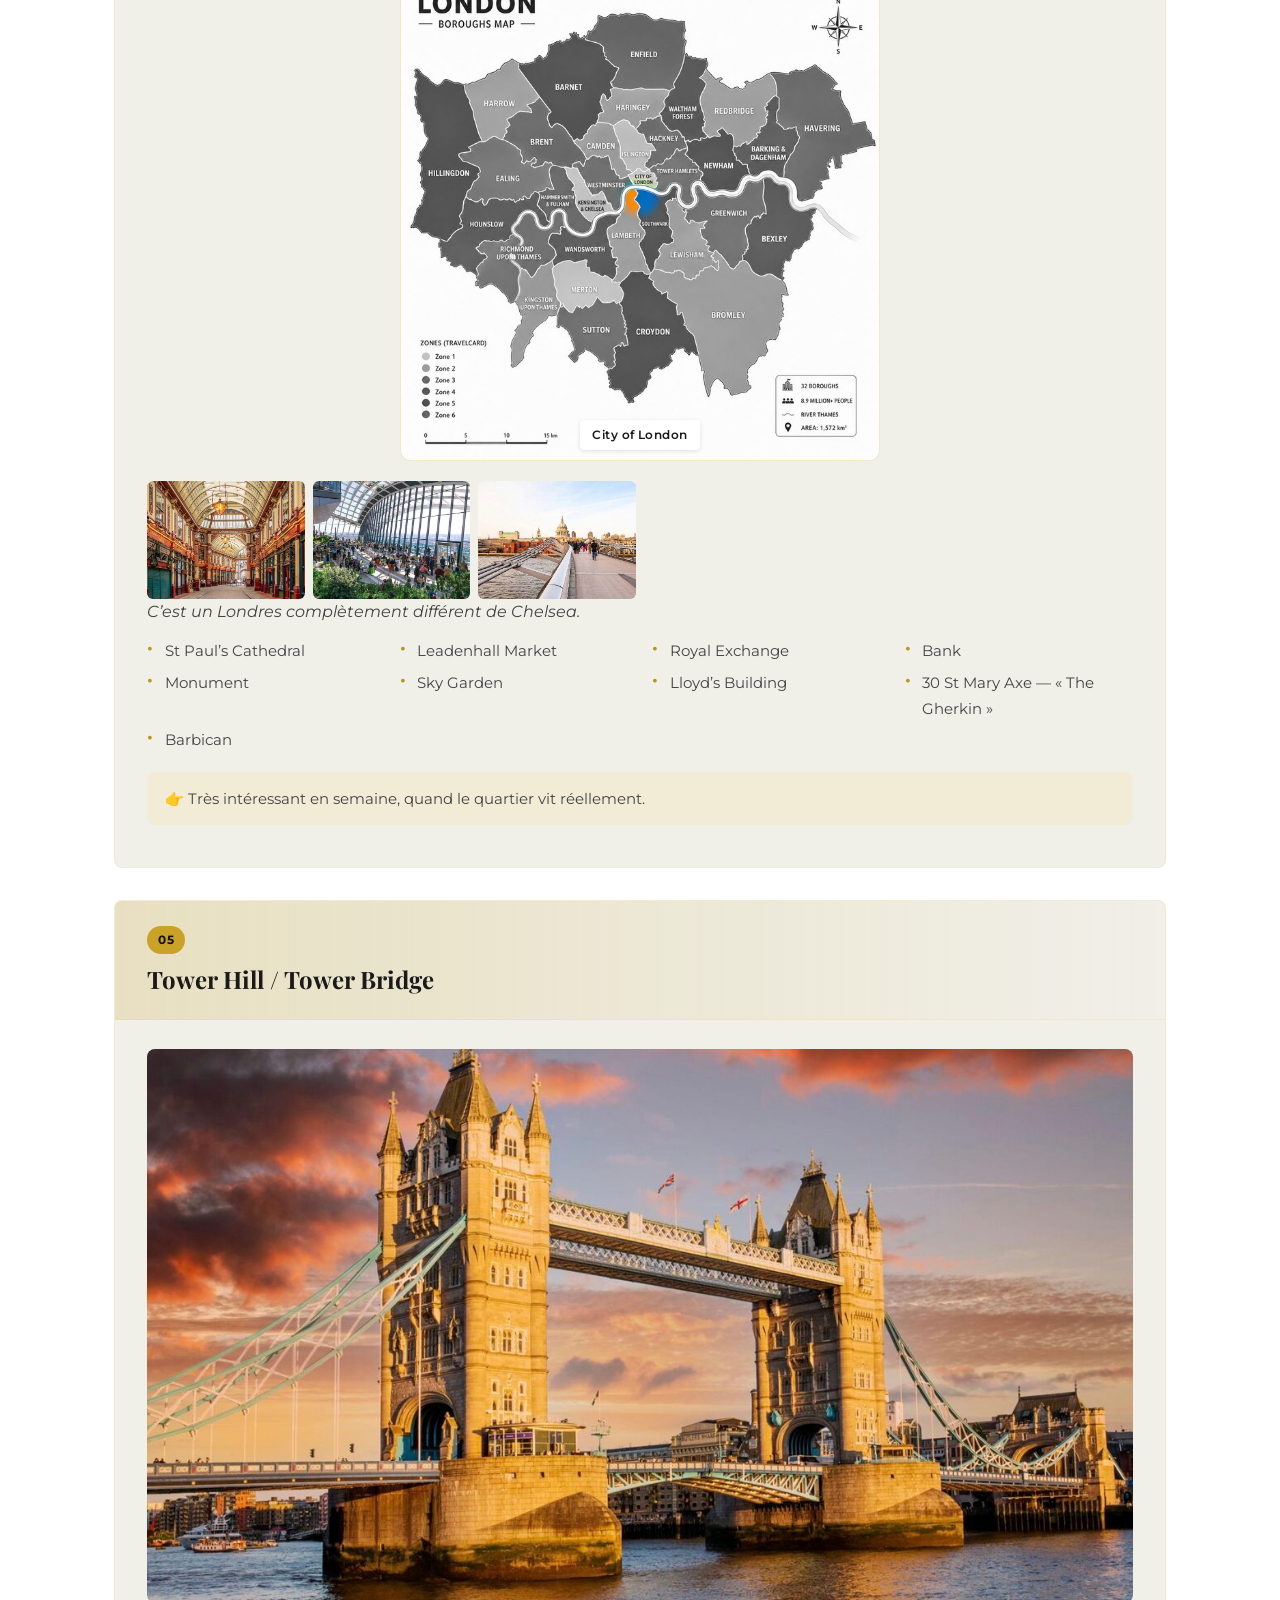
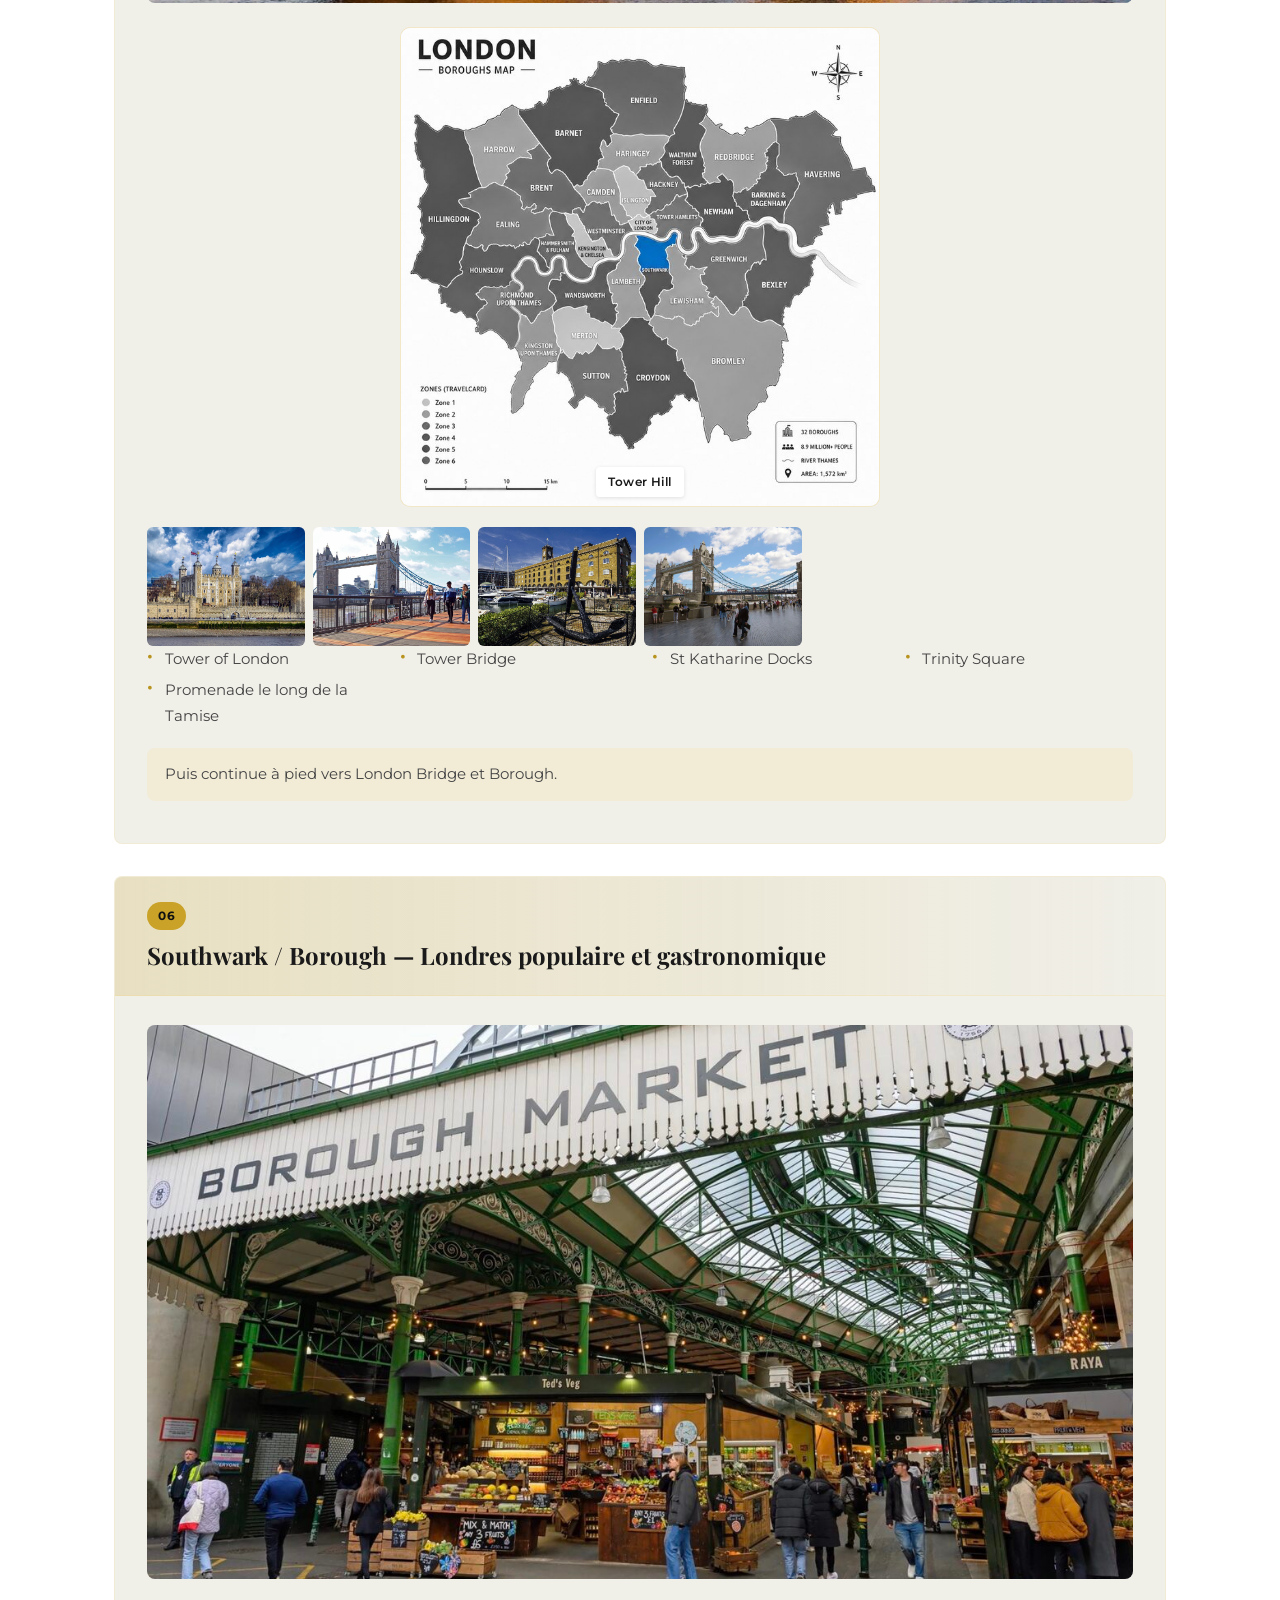
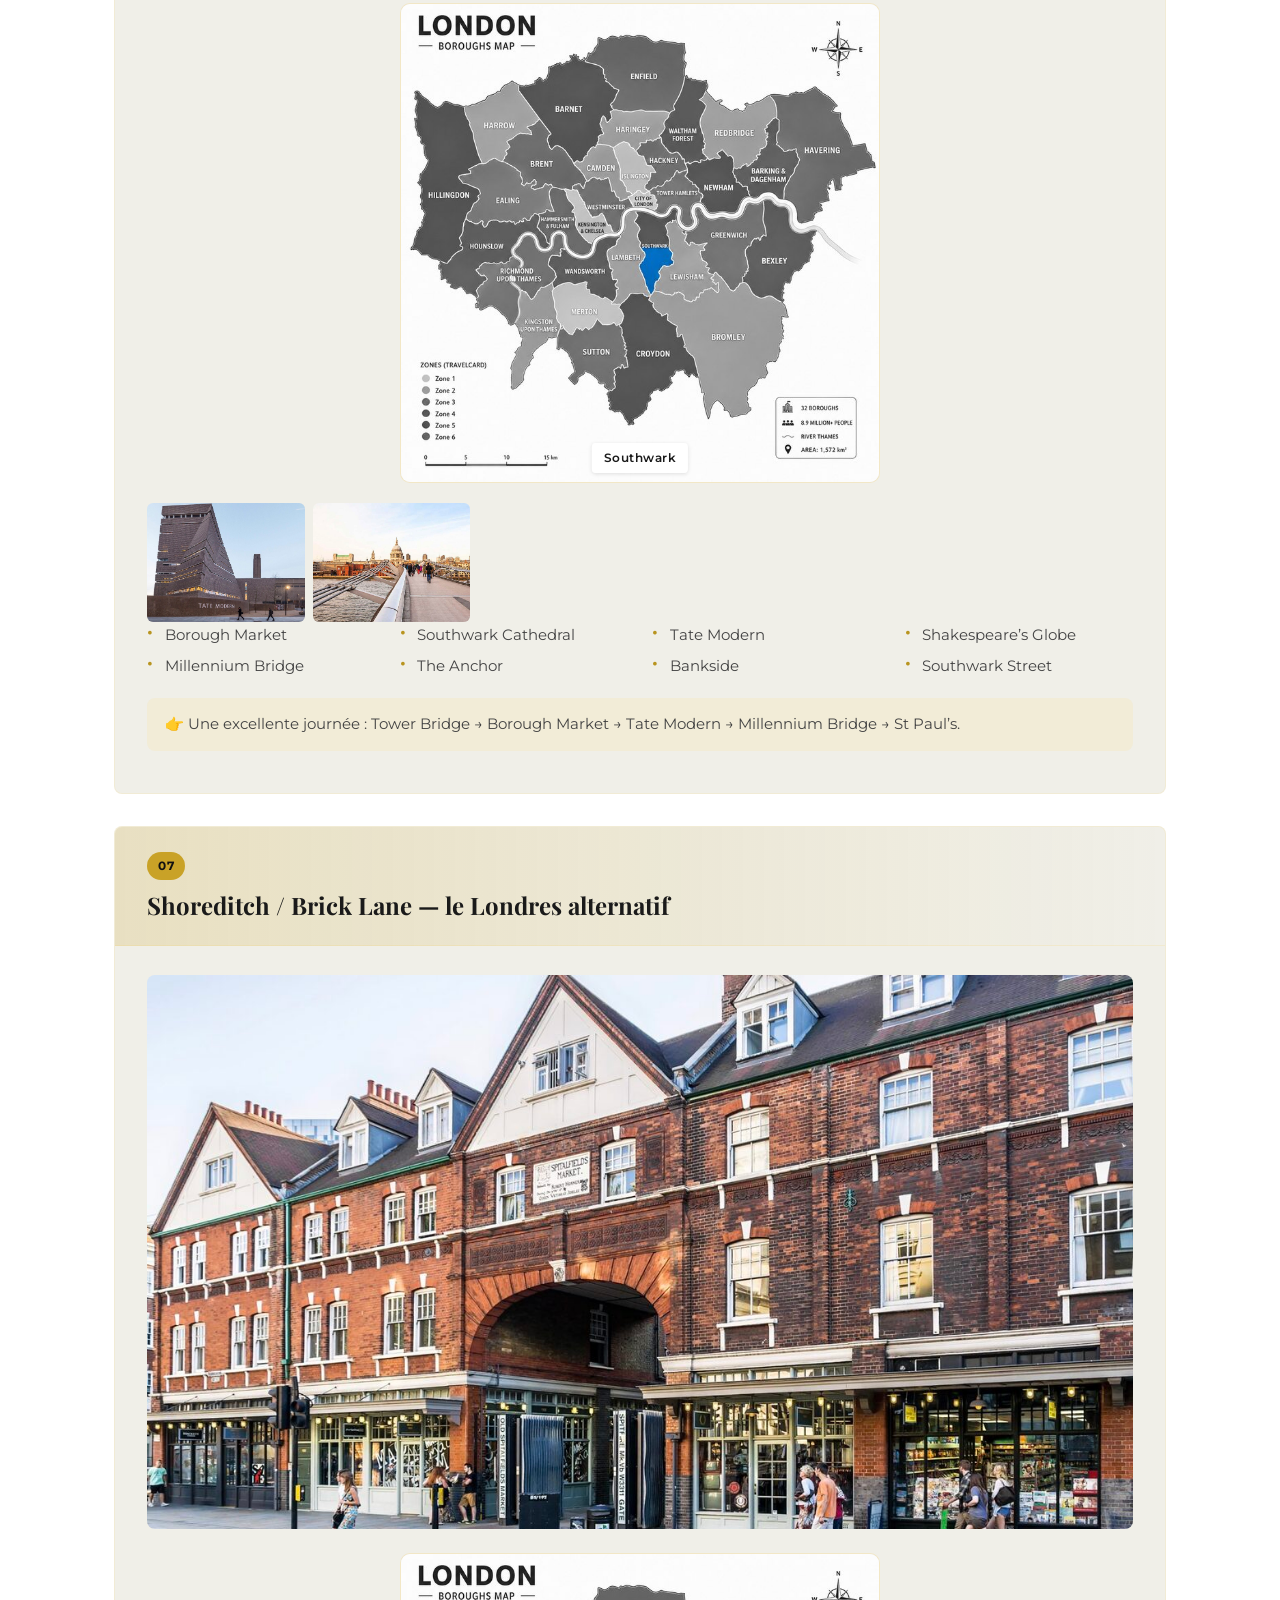
==== commit e39a1707: "Add files via upload" ====
--- a/index.html
+++ b/index.html
@@ -474,6 +474,7 @@
               <p>Dernière grande étape du parcours aller : Buckingham Palace. Après avoir traversé le Londres politique, vous arrivez au cœur du Londres monarchique. La façade du palais est immédiatement reconnaissable, mais l’expérience la plus intéressante consiste à observer l’ensemble : les grilles, les gardes, le Victoria Memorial et l’immense espace qui précède le palais.</p>
               <p><strong>L’anecdote :</strong> Buckingham Palace n’a pas toujours été un palais royal. Le bâtiment était à l’origine une maison privée connue sous le nom de Buckingham House. Il devient progressivement une résidence royale et prend une importance particulière sous le règne de la reine Victoria.</p>
               <p><em>À ne pas manquer :</em> si votre visite coïncide avec une relève de la garde, l’expérience devient particulièrement spectaculaire. Mais attention à une confusion fréquente : la cérémonie de Horse Guards Parade est distincte de la relève de la garde de Buckingham Palace.</p>
+              <p><strong>Anecdote :</strong> regardez le drapeau au sommet de Buckingham Palace : lorsque le roi est présent, l’étendard royal est hissé. S’il est absent, c’est l’Union Jack qui flotte à sa place.</p>
               </div>
               <div data-lang="en" hidden>
 <h4>H — Buckingham Palace · Royal London</h4>
@@ -481,6 +482,7 @@
 <p>Last major stop on the outward leg: Buckingham Palace. After political London, you reach the heart of monarchical London. The façade is instantly recognisable, but the most interesting experience is to take in the whole scene: the gates, the guards, the Victoria Memorial and the vast space in front of the palace.</p>
 <p><strong>Anecdote:</strong> Buckingham Palace was not always a royal palace. It began as a private house known as Buckingham House, gradually becoming a royal residence and gaining particular importance under Queen Victoria.</p>
 <p><em>Don’t miss:</em> if your visit coincides with the Changing of the Guard, the experience is especially spectacular. Note: the Horse Guards Parade ceremony is different from the Changing of the Guard at Buckingham Palace.</p>
+              <p><strong>Anecdote:</strong> look at the flag on top of Buckingham Palace: when the King is in residence, the Royal Standard is flown. When he is away, the Union Jack flies in its place.</p>
               </div>
               <div data-lang="es" hidden>
 <h4>H — Buckingham Palace · El Londres real</h4>
@@ -488,6 +490,7 @@
 <p>Última gran etapa del trayecto de ida: Buckingham Palace. Tras el Londres político, llegas al corazón del Londres monárquico. La fachada es reconocible al instante, pero lo más interesante es observar el conjunto: las rejas, la guardia, el Victoria Memorial y el enorme espacio ante el palacio.</p>
 <p><strong>Anécdota:</strong> Buckingham Palace no siempre fue un palacio real. Empezó como casa particular conocida como Buckingham House; se convirtió progresivamente en residencia real y cobró especial importancia bajo la reina Victoria.</p>
 <p><em>No te lo pierdas:</em> si tu visita coincide con el cambio de guardia, la experiencia es especialmente espectacular. Atención: la ceremonia de Horse Guards Parade es distinta del cambio de guardia de Buckingham Palace.</p>
+              <p><strong>Anécdota:</strong> mira la bandera en lo alto de Buckingham Palace: cuando el rey está presente, se iza el estandarte real. Si está ausente, es la Union Jack la que ondea en su lugar.</p>
               </div>
             </div>
 
--- a/london.css
+++ b/london.css
@@ -1021,3 +1021,70 @@
 .blitz-links li {
   margin-bottom: 0.5rem;
 }
+
+
+/* Prev / next at end of each tab */
+.tab-end-nav {
+  display: flex;
+  justify-content: space-between;
+  gap: 0.75rem;
+  margin-top: 1.75rem;
+  padding-top: 1.25rem;
+  border-top: 1px solid var(--border, rgba(0,0,0,0.1));
+}
+.tab-nav-btn {
+  display: flex;
+  align-items: center;
+  gap: 0.5rem;
+  max-width: 48%;
+  padding: 0.65rem 0.85rem;
+  border: 1px solid var(--border, rgba(0,0,0,0.12));
+  border-radius: 8px;
+  background: var(--card-bg, #fff);
+  color: var(--text);
+  font-family: inherit;
+  font-size: 0.85rem;
+  cursor: pointer;
+  text-align: left;
+  transition: border-color 0.15s, background 0.15s;
+}
+.tab-nav-next {
+  margin-left: auto;
+  text-align: right;
+  flex-direction: row;
+}
+.tab-nav-btn:hover:not([disabled]) {
+  border-color: var(--accent, #c4a035);
+  background: rgba(196, 160, 53, 0.08);
+}
+.tab-nav-btn[disabled] {
+  opacity: 0.35;
+  cursor: default;
+}
+.tab-nav-arrow {
+  font-size: 1.1rem;
+  line-height: 1;
+  color: var(--accent, #c4a035);
+  flex-shrink: 0;
+}
+.tab-nav-text {
+  display: flex;
+  flex-direction: column;
+  min-width: 0;
+}
+.tab-nav-dir {
+  font-size: 0.7rem;
+  text-transform: uppercase;
+  letter-spacing: 0.04em;
+  opacity: 0.65;
+}
+.tab-nav-name {
+  white-space: nowrap;
+  overflow: hidden;
+  text-overflow: ellipsis;
+  font-weight: 600;
+}
+@media (max-width: 520px) {
+  .tab-nav-btn { max-width: 49%; padding: 0.55rem 0.6rem; font-size: 0.78rem; }
+  .tab-nav-name { max-width: 9rem; }
+}
